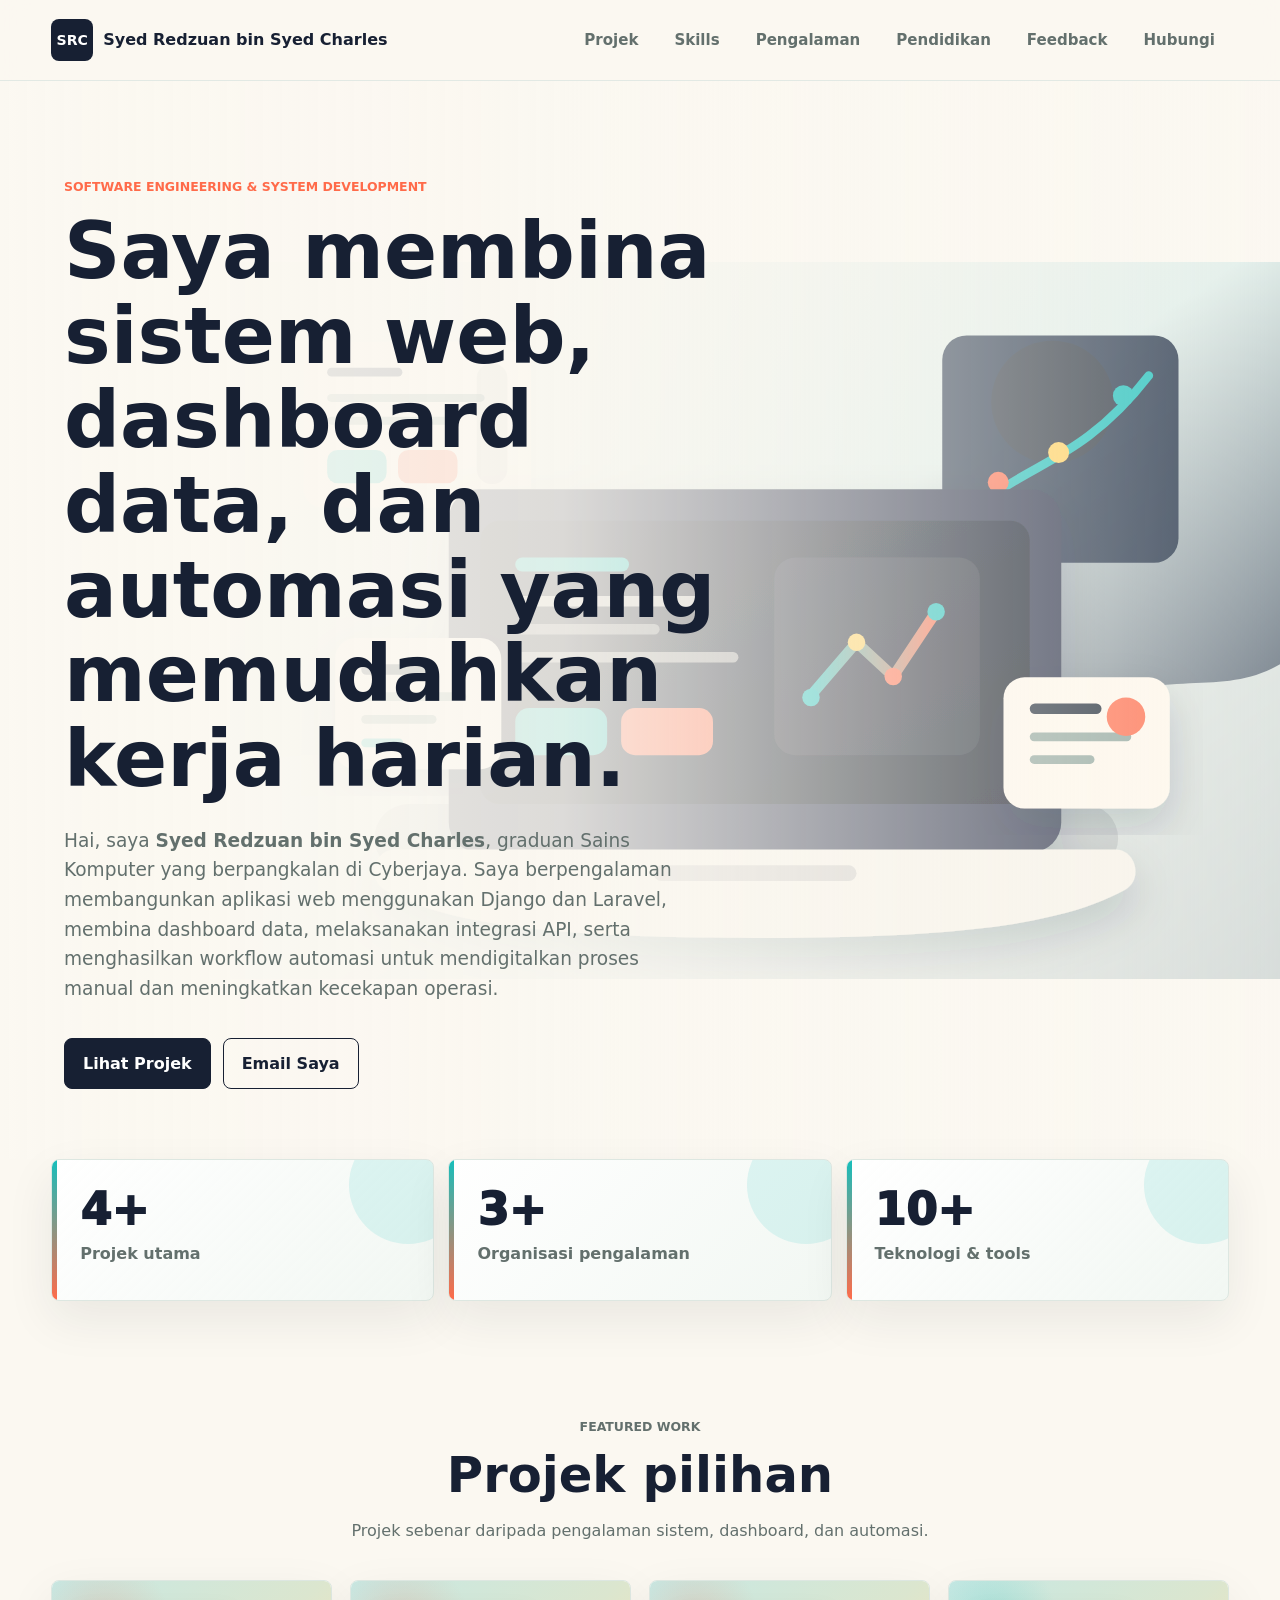
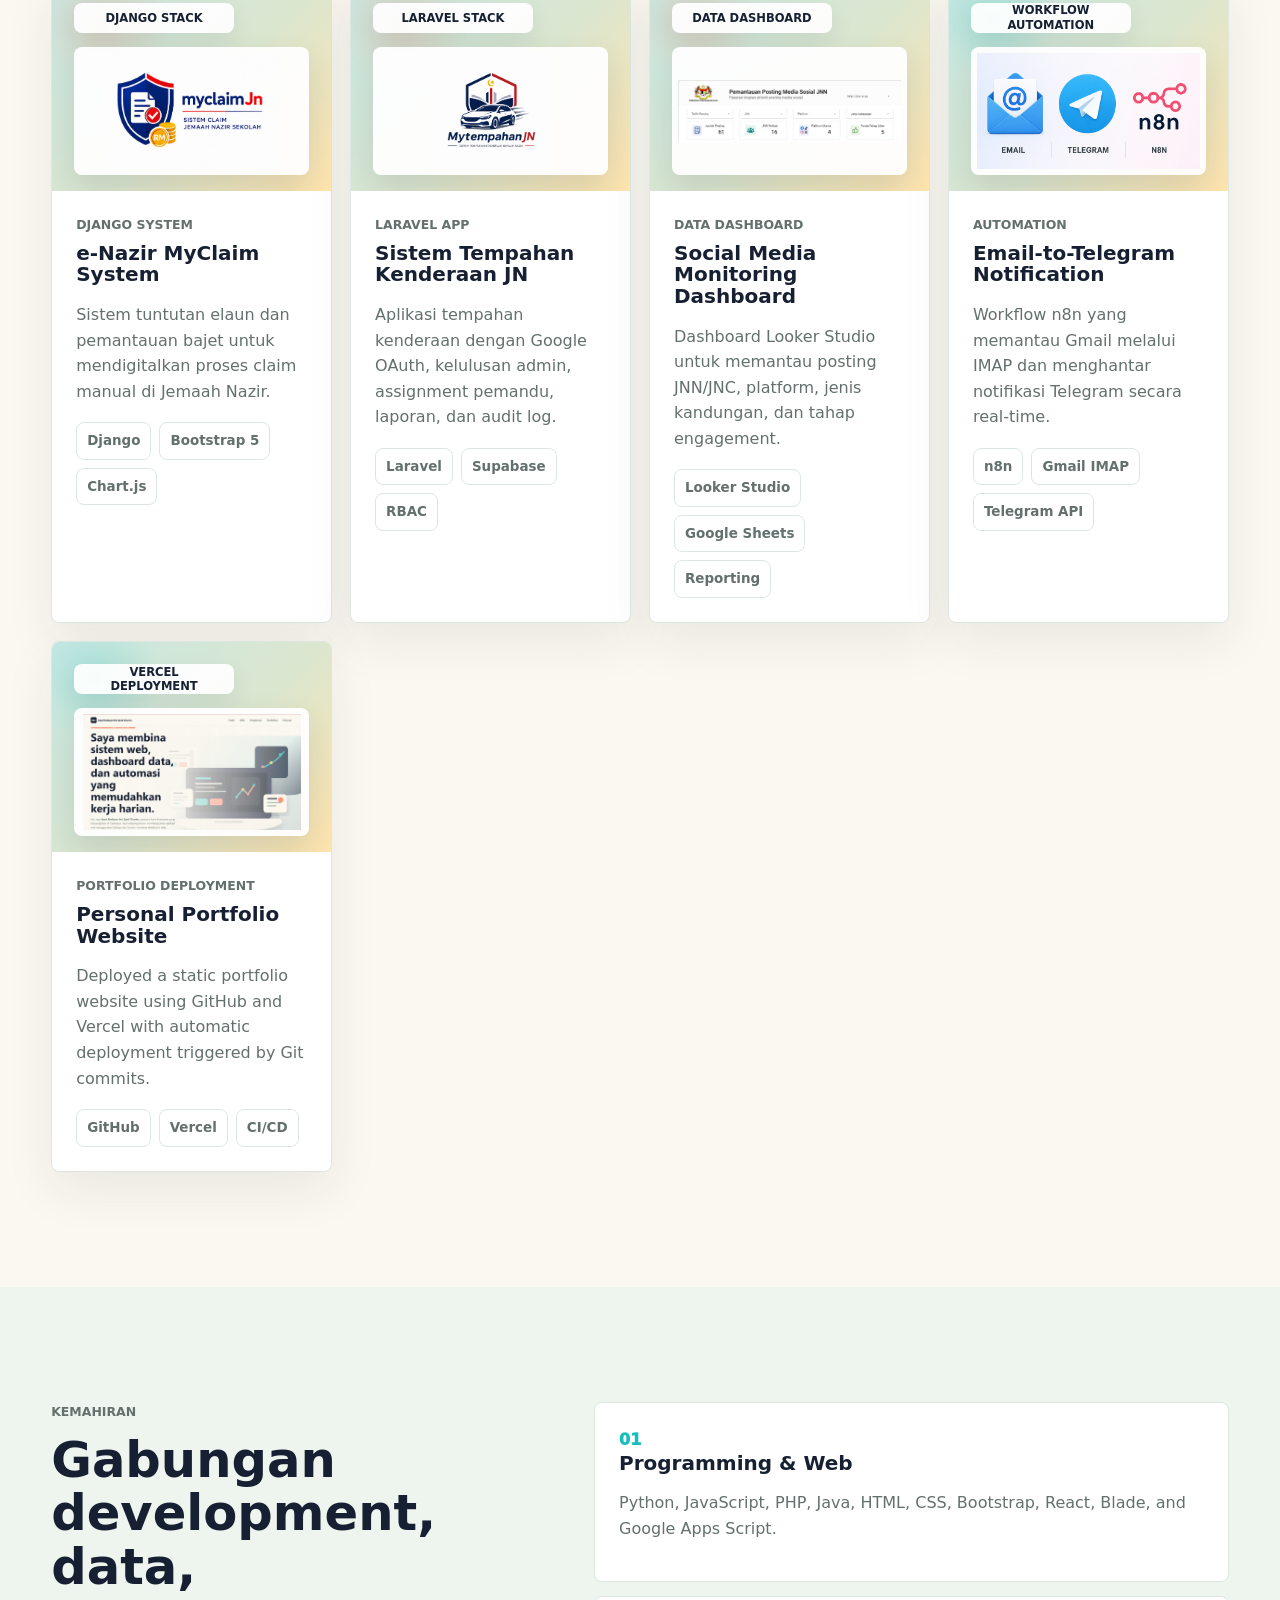
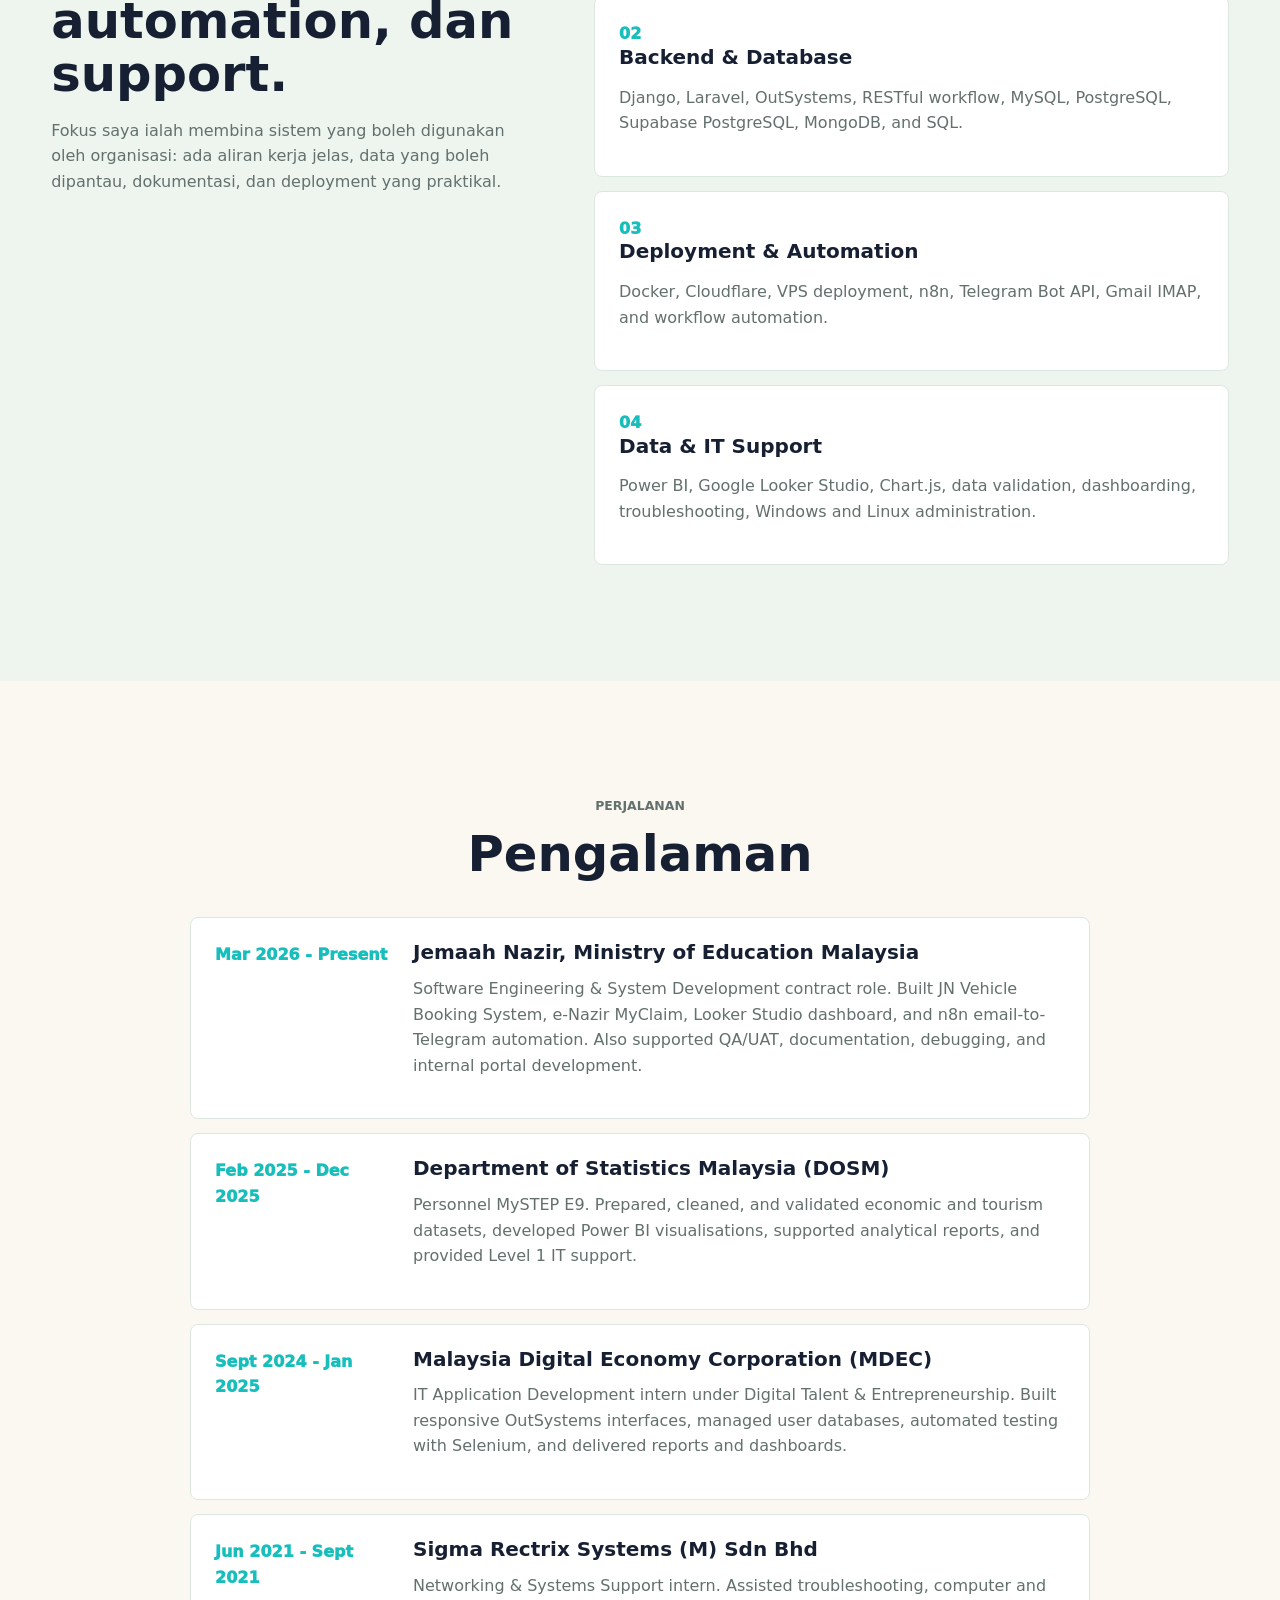
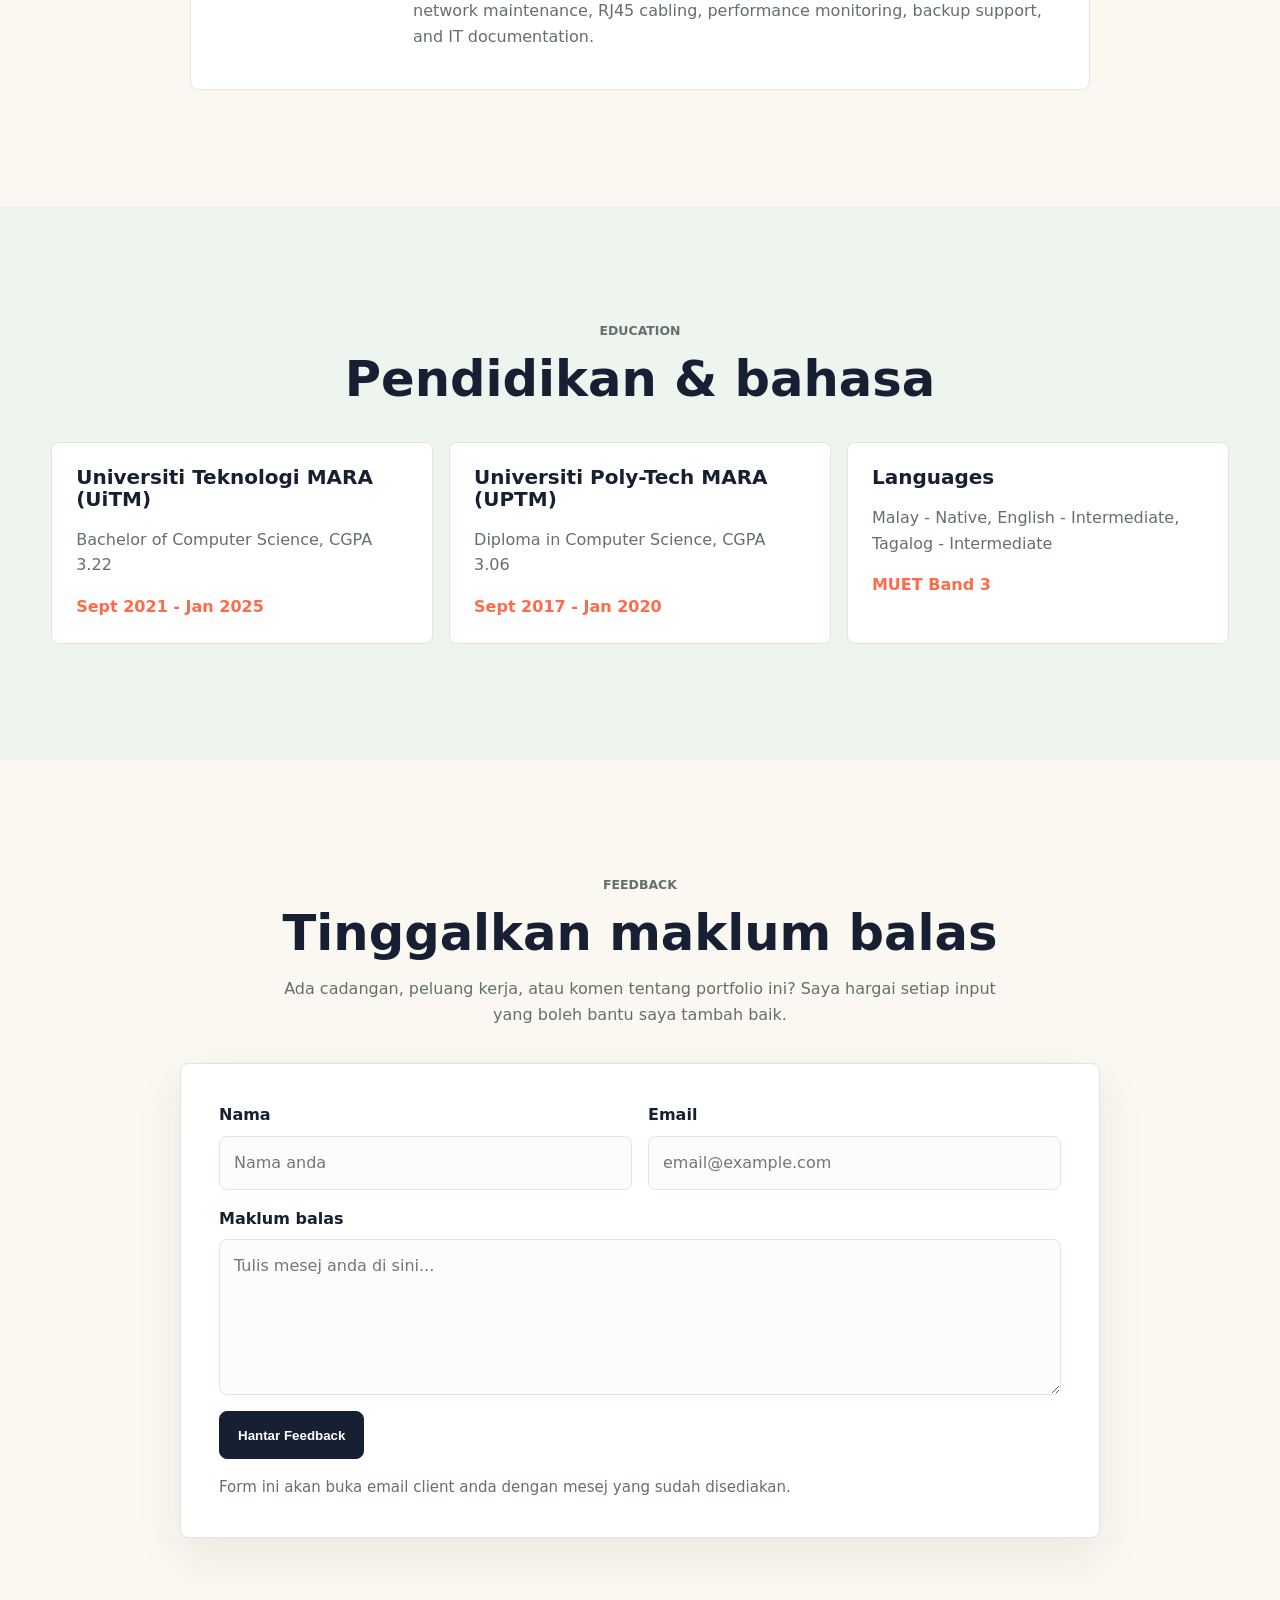
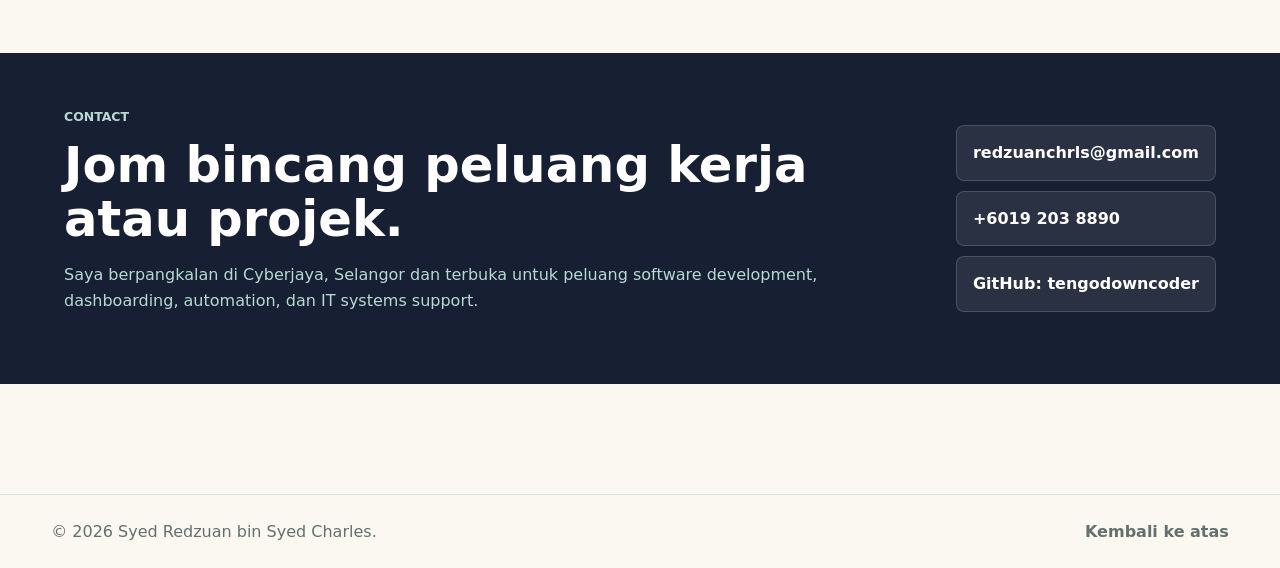
==== index.html @ b67ead53 "Add feedback section" ====
<!doctype html>
<html lang="ms">
  <head>
    <meta charset="utf-8" />
    <meta name="viewport" content="width=device-width, initial-scale=1" />
    <meta
      name="description"
      content="Portfolio peribadi untuk mempamerkan projek, kemahiran, pengalaman, dan cara untuk dihubungi."
    />
    <title>Syed Redzuan Charles | Software Engineer Portfolio</title>
    <link rel="stylesheet" href="styles.css" />
    <script defer src="script.js"></script>
  </head>
  <body>
    <header class="site-header">
      <a class="brand" href="#home" aria-label="Pergi ke halaman utama">
        <span class="brand-mark">SRC</span>
        <span>Syed Redzuan bin Syed Charles</span>
      </a>

      <button class="nav-toggle" type="button" aria-label="Buka menu" aria-expanded="false">
        <span></span>
        <span></span>
        <span></span>
      </button>

      <nav class="site-nav" aria-label="Navigasi utama">
        <a href="#projects">Projek</a>
        <a href="#skills">Skills</a>
        <a href="#experience">Pengalaman</a>
        <a href="#education">Pendidikan</a>
        <a href="#feedback">Feedback</a>
        <a href="#contact">Hubungi</a>
      </nav>
    </header>

    <main>
      <section class="hero" id="home">
        <div class="hero-copy">
          <p class="eyebrow">Software Engineering & System Development</p>
          <h1>Saya membina sistem web, dashboard data, dan automasi yang memudahkan kerja harian.</h1>
          <p class="hero-text">
            Hai, saya <strong>Syed Redzuan bin Syed Charles</strong>, graduan Sains
            Komputer yang berpangkalan di Cyberjaya. Saya berpengalaman membangunkan
            aplikasi web menggunakan Django dan Laravel, membina dashboard data,
            melaksanakan integrasi API, serta menghasilkan workflow automasi untuk
            mendigitalkan proses manual dan meningkatkan kecekapan operasi.
          </p>
          <div class="hero-actions" aria-label="Tindakan utama">
            <a class="button primary" href="#projects">Lihat Projek</a>
            <a class="button secondary" href="mailto:redzuanchrls@gmail.com">Email Saya</a>
          </div>
        </div>
      </section>

      <section class="stats" aria-label="Ringkasan pencapaian">
        <div>
          <strong data-count="4">0</strong>
          <span>Projek utama</span>
        </div>
        <div>
          <strong data-count="3">0</strong>
          <span>Organisasi pengalaman</span>
        </div>
        <div>
          <strong data-count="10">0</strong>
          <span>Teknologi & tools</span>
        </div>
      </section>

      <section class="section" id="projects">
        <div class="section-heading">
          <p class="eyebrow">Featured Work</p>
          <h2>Projek pilihan</h2>
          <p>Projek sebenar daripada pengalaman sistem, dashboard, dan automasi.</p>
        </div>

        <div class="project-grid">
          <article class="project-card">
            <div class="project-shot screenshot myclaim-preview">
              <span>Django Stack</span>
              <figure>
                <img src="assets/myclaim-preview.png" alt="Logo MyClaim JN" />
              </figure>
            </div>
            <div class="project-content">
              <p class="project-type">Django System</p>
              <h3>e-Nazir MyClaim System</h3>
              <p>Sistem tuntutan elaun dan pemantauan bajet untuk mendigitalkan proses claim manual di Jemaah Nazir.</p>
              <div class="tags">
                <span>Django</span>
                <span>Bootstrap 5</span>
                <span>Chart.js</span>
              </div>
            </div>
          </article>

          <article class="project-card">
            <div class="project-shot screenshot vehicle-preview">
              <span>Laravel Stack</span>
              <figure>
                <img src="assets/vehicle-booking-preview.png" alt="Logo MyTempahanJN" />
              </figure>
            </div>
            <div class="project-content">
              <p class="project-type">Laravel App</p>
              <h3>Sistem Tempahan Kenderaan JN</h3>
              <p>Aplikasi tempahan kenderaan dengan Google OAuth, kelulusan admin, assignment pemandu, laporan, dan audit log.</p>
              <div class="tags">
                <span>Laravel</span>
                <span>Supabase</span>
                <span>RBAC</span>
              </div>
            </div>
          </article>

          <article class="project-card">
            <div class="project-shot screenshot">
              <span>Data Dashboard</span>
              <figure>
                <img src="assets/social-media-dashboard.png" alt="Paparan Social Media Monitoring Dashboard" />
              </figure>
            </div>
            <div class="project-content">
              <p class="project-type">Data Dashboard</p>
              <h3>Social Media Monitoring Dashboard</h3>
              <p>Dashboard Looker Studio untuk memantau posting JNN/JNC, platform, jenis kandungan, dan tahap engagement.</p>
              <div class="tags">
                <span>Looker Studio</span>
                <span>Google Sheets</span>
                <span>Reporting</span>
              </div>
            </div>
          </article>

          <article class="project-card">
            <div class="project-shot screenshot automation-preview">
              <span>Workflow Automation</span>
              <figure>
                <img src="assets/email-telegram-n8n.png" alt="Visual automasi Email, Telegram, dan n8n" />
              </figure>
            </div>
            <div class="project-content">
              <p class="project-type">Automation</p>
              <h3>Email-to-Telegram Notification</h3>
              <p>Workflow n8n yang memantau Gmail melalui IMAP dan menghantar notifikasi Telegram secara real-time.</p>
              <div class="tags">
                <span>n8n</span>
                <span>Gmail IMAP</span>
                <span>Telegram API</span>
              </div>
            </div>
          </article>

          <article class="project-card">
            <div class="project-shot screenshot portfolio-preview">
              <span>Vercel Deployment</span>
              <figure>
                <img src="assets/portfolio-preview.png" alt="Paparan hero portfolio Syed Redzuan" />
              </figure>
            </div>
            <div class="project-content">
              <p class="project-type">Portfolio Deployment</p>
              <h3>Personal Portfolio Website</h3>
              <p>Deployed a static portfolio website using GitHub and Vercel with automatic deployment triggered by Git commits.</p>
              <div class="tags">
                <span>GitHub</span>
                <span>Vercel</span>
                <span>CI/CD</span>
              </div>
            </div>
          </article>
        </div>
      </section>

      <section class="section split" id="skills">
        <div class="section-heading align-left">
          <p class="eyebrow">Kemahiran</p>
          <h2>Gabungan development, data, automation, dan support.</h2>
          <p>
            Fokus saya ialah membina sistem yang boleh digunakan oleh organisasi:
            ada aliran kerja jelas, data yang boleh dipantau, dokumentasi, dan deployment
            yang praktikal.
          </p>
        </div>

        <div class="skill-list">
          <div>
            <span>01</span>
            <h3>Programming & Web</h3>
            <p>Python, JavaScript, PHP, Java, HTML, CSS, Bootstrap, React, Blade, and Google Apps Script.</p>
          </div>
          <div>
            <span>02</span>
            <h3>Backend & Database</h3>
            <p>Django, Laravel, OutSystems, RESTful workflow, MySQL, PostgreSQL, Supabase PostgreSQL, MongoDB, and SQL.</p>
          </div>
          <div>
            <span>03</span>
            <h3>Deployment & Automation</h3>
            <p>Docker, Cloudflare, VPS deployment, n8n, Telegram Bot API, Gmail IMAP, and workflow automation.</p>
          </div>
          <div>
            <span>04</span>
            <h3>Data & IT Support</h3>
            <p>Power BI, Google Looker Studio, Chart.js, data validation, dashboarding, troubleshooting, Windows and Linux administration.</p>
          </div>
        </div>
      </section>

      <section class="section timeline-section" id="experience">
        <div class="section-heading">
          <p class="eyebrow">Perjalanan</p>
          <h2>Pengalaman</h2>
        </div>

        <div class="timeline">
          <article>
            <time>Mar 2026 - Present</time>
            <div>
              <h3>Jemaah Nazir, Ministry of Education Malaysia</h3>
              <p>Software Engineering & System Development contract role. Built JN Vehicle Booking System, e-Nazir MyClaim, Looker Studio dashboard, and n8n email-to-Telegram automation. Also supported QA/UAT, documentation, debugging, and internal portal development.</p>
            </div>
          </article>
          <article>
            <time>Feb 2025 - Dec 2025</time>
            <div>
              <h3>Department of Statistics Malaysia (DOSM)</h3>
              <p>Personnel MySTEP E9. Prepared, cleaned, and validated economic and tourism datasets, developed Power BI visualisations, supported analytical reports, and provided Level 1 IT support.</p>
            </div>
          </article>
          <article>
            <time>Sept 2024 - Jan 2025</time>
            <div>
              <h3>Malaysia Digital Economy Corporation (MDEC)</h3>
              <p>IT Application Development intern under Digital Talent & Entrepreneurship. Built responsive OutSystems interfaces, managed user databases, automated testing with Selenium, and delivered reports and dashboards.</p>
            </div>
          </article>
          <article>
            <time>Jun 2021 - Sept 2021</time>
            <div>
              <h3>Sigma Rectrix Systems (M) Sdn Bhd</h3>
              <p>Networking & Systems Support intern. Assisted troubleshooting, computer and network maintenance, RJ45 cabling, performance monitoring, backup support, and IT documentation.</p>
            </div>
          </article>
        </div>
      </section>

      <section class="section education-section" id="education">
        <div class="section-heading">
          <p class="eyebrow">Education</p>
          <h2>Pendidikan & bahasa</h2>
        </div>

        <div class="education-grid">
          <article>
            <h3>Universiti Teknologi MARA (UiTM)</h3>
            <p>Bachelor of Computer Science, CGPA 3.22</p>
            <span>Sept 2021 - Jan 2025</span>
          </article>
          <article>
            <h3>Universiti Poly-Tech MARA (UPTM)</h3>
            <p>Diploma in Computer Science, CGPA 3.06</p>
            <span>Sept 2017 - Jan 2020</span>
          </article>
          <article>
            <h3>Languages</h3>
            <p>Malay - Native, English - Intermediate, Tagalog - Intermediate</p>
            <span>MUET Band 3</span>
          </article>
        </div>
      </section>

      <section class="section feedback-section" id="feedback">
        <div class="section-heading">
          <p class="eyebrow">Feedback</p>
          <h2>Tinggalkan maklum balas</h2>
          <p>
            Ada cadangan, peluang kerja, atau komen tentang portfolio ini? Saya hargai
            setiap input yang boleh bantu saya tambah baik.
          </p>
        </div>

        <form class="feedback-form" id="feedback-form">
          <div class="field-row">
            <label>
              <span>Nama</span>
              <input type="text" name="name" placeholder="Nama anda" required />
            </label>
            <label>
              <span>Email</span>
              <input type="email" name="email" placeholder="email@example.com" required />
            </label>
          </div>
          <label>
            <span>Maklum balas</span>
            <textarea name="message" rows="5" placeholder="Tulis mesej anda di sini..." required></textarea>
          </label>
          <button class="button primary" type="submit">Hantar Feedback</button>
          <p class="form-note" id="feedback-note" aria-live="polite">
            Form ini akan buka email client anda dengan mesej yang sudah disediakan.
          </p>
        </form>
      </section>

      <section class="contact" id="contact">
        <div>
          <p class="eyebrow">Contact</p>
          <h2>Jom bincang peluang kerja atau projek.</h2>
          <p>
            Saya berpangkalan di Cyberjaya, Selangor dan terbuka untuk peluang software
            development, dashboarding, automation, dan IT systems support.
          </p>
        </div>

        <div class="contact-panel">
          <a href="mailto:redzuanchrls@gmail.com">redzuanchrls@gmail.com</a>
          <a href="tel:+60192038890">+6019 203 8890</a>
          <a href="https://github.com/tengodowncoder" target="_blank" rel="noreferrer">GitHub: tengodowncoder</a>
        </div>
      </section>
    </main>

    <footer class="site-footer">
      <span>© <span id="year"></span> Syed Redzuan bin Syed Charles.</span>
      <a href="#home">Kembali ke atas</a>
    </footer>
  </body>
</html>
---- styles.css ----
:root {
  color-scheme: light;
  --ink: #172033;
  --muted: #63706d;
  --paper: #fbf8f1;
  --surface: #ffffff;
  --teal: #17bebb;
  --coral: #ff6b4a;
  --gold: #ffcf5a;
  --line: #dde7e1;
  --shadow: 0 24px 70px rgba(23, 32, 51, 0.12);
}

* {
  box-sizing: border-box;
}

html {
  scroll-behavior: smooth;
}

body {
  margin: 0;
  color: var(--ink);
  background: var(--paper);
  font-family:
    Inter, ui-sans-serif, system-ui, -apple-system, BlinkMacSystemFont, "Segoe UI",
    sans-serif;
  line-height: 1.6;
}

a {
  color: inherit;
  text-decoration: none;
}

img {
  display: block;
  max-width: 100%;
}

.site-header {
  position: sticky;
  top: 0;
  z-index: 20;
  display: flex;
  align-items: center;
  justify-content: space-between;
  gap: 24px;
  padding: 18px clamp(18px, 4vw, 64px);
  background: rgba(251, 248, 241, 0.88);
  border-bottom: 1px solid rgba(221, 231, 225, 0.8);
  backdrop-filter: blur(14px);
}

.brand,
.site-nav,
.hero-actions,
.tags,
.contact-panel {
  display: flex;
  align-items: center;
}

.brand {
  gap: 10px;
  font-weight: 800;
}

.brand-mark {
  display: grid;
  width: 42px;
  height: 42px;
  place-items: center;
  color: white;
  background: var(--ink);
  border-radius: 8px;
  font-size: 0.88rem;
}

.site-nav {
  gap: 8px;
}

.site-nav a {
  padding: 10px 14px;
  border-radius: 8px;
  color: var(--muted);
  font-weight: 700;
  font-size: 0.94rem;
}

.site-nav a:hover,
.site-nav a:focus-visible {
  color: var(--ink);
  background: #eef5ef;
}

.nav-toggle {
  display: none;
  width: 44px;
  height: 44px;
  border: 1px solid var(--line);
  border-radius: 8px;
  background: var(--surface);
}

.nav-toggle span {
  display: block;
  width: 18px;
  height: 2px;
  margin: 4px auto;
  background: var(--ink);
}

.hero {
  position: relative;
  display: flex;
  align-items: center;
  min-height: calc(100vh - 80px);
  padding: clamp(48px, 7rem, 96px) clamp(18px, 4rem, 64px) clamp(28px, 5rem, 70px);
  overflow: hidden;
  background:
    linear-gradient(90deg, rgba(251, 248, 241, 0.98) 0%, rgba(251, 248, 241, 0.86) 44%, rgba(251, 248, 241, 0.18) 100%),
    url("assets/portfolio-visual.svg") right center / min(66rem, 82vw) auto no-repeat,
    #fbf8f1;
}

.hero-copy {
  position: relative;
  z-index: 1;
  max-width: 680px;
}

.eyebrow {
  margin: 0 0 12px;
  color: var(--coral);
  font-size: 0.78rem;
  font-weight: 900;
  letter-spacing: 0;
  text-transform: uppercase;
}

h1,
h2,
h3,
p {
  overflow-wrap: anywhere;
}

h1,
h2,
h3 {
  margin: 0;
  line-height: 1.08;
}

h1 {
  font-size: clamp(2.55rem, 4.9rem, 5.8rem);
  max-width: 850px;
}

h2 {
  font-size: clamp(2rem, 3.1rem, 3.6rem);
}

h3 {
  font-size: 1.25rem;
}

.hero-text {
  max-width: 620px;
  margin: 24px 0 0;
  color: var(--muted);
  font-size: clamp(1.03rem, 1.16rem, 1.24rem);
}

.hero-actions {
  flex-wrap: wrap;
  gap: 12px;
  margin-top: 34px;
}

.button {
  display: inline-flex;
  align-items: center;
  justify-content: center;
  min-height: 48px;
  padding: 12px 18px;
  border: 1px solid var(--ink);
  border-radius: 8px;
  font-weight: 850;
}

.button.primary {
  color: white;
  background: var(--ink);
}

.button.secondary {
  background: transparent;
}

.button:hover {
  transform: translateY(-2px);
}

.stats {
  display: grid;
  grid-template-columns: repeat(3, 1fr);
  margin: 0 clamp(18px, 4vw, 64px);
  gap: 14px;
  overflow: visible;
  border: 0;
  background: transparent;
}

.stats div {
  position: relative;
  min-height: 142px;
  padding: 28px;
  overflow: hidden;
  border: 1px solid var(--line);
  border-radius: 8px;
  background:
    linear-gradient(135deg, rgba(255, 255, 255, 0.96), rgba(238, 245, 239, 0.78)),
    var(--surface);
  box-shadow: 0 18px 48px rgba(23, 32, 51, 0.08);
}

.stats div::before {
  content: "";
  position: absolute;
  inset: 0 auto 0 0;
  width: 5px;
  background: linear-gradient(180deg, var(--teal), var(--coral));
}

.stats div::after {
  content: "";
  position: absolute;
  right: -34px;
  top: -34px;
  width: 118px;
  height: 118px;
  border-radius: 50%;
  background: rgba(23, 190, 187, 0.12);
}

.stats strong {
  position: relative;
  display: block;
  font-size: clamp(2rem, 2.8rem, 3.2rem);
  font-weight: 950;
  line-height: 1;
}

.stats span,
.section-heading p,
.project-content p,
.skill-list p,
.timeline p,
.contact p {
  color: var(--muted);
}

.stats span {
  position: relative;
  display: block;
  margin-top: 8px;
  font-weight: 750;
}

.section {
  padding: clamp(70px, 9vw, 122px) clamp(18px, 4vw, 64px);
}

.section-heading {
  max-width: 730px;
  margin: 0 auto 36px;
  text-align: center;
}

.section-heading.align-left {
  margin: 0;
  text-align: left;
}

.project-grid {
  display: grid;
  grid-template-columns: repeat(auto-fit, minmax(260px, 1fr));
  gap: 18px;
}

.project-card {
  overflow: hidden;
  background: var(--surface);
  border: 1px solid var(--line);
  border-radius: 8px;
  box-shadow: 0 18px 50px rgba(23, 32, 51, 0.08);
}

.project-shot {
  position: relative;
  min-height: 210px;
  padding: 22px;
  background-color: #e8f5f2;
  background-image:
    radial-gradient(circle at 20% 22%, rgba(255, 107, 74, 0.24), transparent 26%),
    linear-gradient(135deg, rgba(23, 190, 187, 0.28), rgba(255, 207, 90, 0.3));
}

.project-shot::before,
.project-shot::after {
  content: "";
  display: block;
  border-radius: 8px;
  background: rgba(255, 255, 255, 0.76);
}

.project-shot::before {
  width: 68%;
  height: 28px;
  margin-bottom: 18px;
}

.project-shot::after {
  width: 100%;
  height: 118px;
}

.project-shot.booking {
  background-color: #f7e9df;
}

.project-shot.brand {
  background-color: #e9ecf7;
}

.project-shot.screenshot {
  display: flex;
  flex-direction: column;
  gap: 14px;
  height: 210px;
  min-height: 210px;
  padding: 22px;
  overflow: hidden;
  background:
    radial-gradient(circle at 16% 18%, rgba(255, 107, 74, 0.18), transparent 22%),
    linear-gradient(135deg, #c7e8e3 0%, #dbe6cf 55%, #ffe4ad 100%);
}

.project-shot.screenshot::before,
.project-shot.screenshot::after {
  display: none;
}

.project-shot.screenshot span {
  display: inline-flex;
  width: min(68%, 238px);
  min-height: 30px;
  align-items: center;
  justify-content: center;
  padding: 4px 12px;
  border-radius: 8px;
  background: rgba(255, 255, 255, 0.92);
  color: var(--ink);
  font-size: 0.72rem;
  font-weight: 900;
  line-height: 1.25;
  text-align: center;
  text-transform: uppercase;
  overflow-wrap: anywhere;
  box-shadow: 0 10px 24px rgba(23, 32, 51, 0.08);
}

.project-shot.screenshot figure {
  display: grid;
  flex: 1;
  height: 128px;
  min-height: 128px;
  margin: 0;
  padding: 6px;
  overflow: hidden;
  border-radius: 8px;
  background: rgba(255, 255, 255, 0.94);
  box-shadow: 0 14px 32px rgba(23, 32, 51, 0.12);
}

.project-shot.screenshot img {
  width: 100%;
  height: 100%;
  min-height: 0;
  object-fit: contain;
  object-position: center;
}

.project-shot.automation-preview {
  background:
    radial-gradient(circle at 16% 18%, rgba(23, 190, 187, 0.2), transparent 22%),
    linear-gradient(135deg, #c7e8e3 0%, #dbe6cf 55%, #ffe4ad 100%);
}

.project-shot.myclaim-preview {
  background:
    radial-gradient(circle at 18% 20%, rgba(255, 107, 74, 0.18), transparent 24%),
    linear-gradient(135deg, #c7e8e3 0%, #dbe6cf 55%, #ffe4ad 100%);
}

.project-shot.vehicle-preview {
  background:
    radial-gradient(circle at 18% 20%, rgba(255, 107, 74, 0.18), transparent 24%),
    linear-gradient(135deg, #c7e8e3 0%, #dbe6cf 55%, #ffe4ad 100%);
}

.project-shot.myclaim-preview img {
  object-fit: contain;
  object-position: center;
}

.project-shot.vehicle-preview img {
  object-fit: contain;
  object-position: center;
}

.project-shot.automation-preview img {
  object-fit: cover;
  object-position: center;
}

.project-shot.portfolio-preview {
  background:
    radial-gradient(circle at 16% 18%, rgba(23, 190, 187, 0.2), transparent 22%),
    linear-gradient(135deg, #c7e8e3 0%, #dbe6cf 55%, #ffe4ad 100%);
}

.project-shot.portfolio-preview img {
  object-fit: contain;
  object-position: center;
}

.project-content {
  padding: 24px;
}

.project-type {
  margin: 0 0 8px;
  color: var(--coral);
  font-size: 0.78rem;
  font-weight: 900;
  text-transform: uppercase;
}

.tags {
  flex-wrap: wrap;
  gap: 8px;
  margin-top: 18px;
}

.tags span {
  padding: 7px 10px;
  border: 1px solid var(--line);
  border-radius: 8px;
  color: var(--muted);
  font-size: 0.84rem;
  font-weight: 750;
}

.split {
  display: grid;
  grid-template-columns: minmax(0, 0.86fr) minmax(0, 1.14fr);
  gap: clamp(28px, 5vw, 70px);
  align-items: start;
  background: #eef5ef;
}

.skill-list {
  display: grid;
  gap: 14px;
}

.skill-list div,
.timeline article,
.contact,
.feedback-form {
  border: 1px solid var(--line);
  border-radius: 8px;
  background: var(--surface);
}

.skill-list div {
  padding: 24px;
}

.skill-list span {
  color: var(--teal);
  font-weight: 950;
}

.timeline-section {
  background: var(--paper);
}

.timeline {
  display: grid;
  gap: 14px;
  max-width: 900px;
  margin: 0 auto;
}

.timeline article {
  display: grid;
  grid-template-columns: minmax(120px, 180px) 1fr;
  gap: 18px;
  padding: 24px;
}

.timeline time {
  color: var(--teal);
  font-weight: 950;
}

.timeline h3 + p {
  margin-top: 12px;
}

.education-section {
  background: #eef5ef;
}

.education-grid {
  display: grid;
  grid-template-columns: repeat(auto-fit, minmax(260px, 1fr));
  gap: 16px;
}

.education-grid article {
  padding: 24px;
  border: 1px solid var(--line);
  border-radius: 8px;
  background: var(--surface);
}

.education-grid p {
  color: var(--muted);
}

.education-grid span {
  color: var(--coral);
  font-weight: 850;
}

.feedback-section {
  background: var(--paper);
}

.feedback-form {
  display: grid;
  gap: 16px;
  max-width: 920px;
  margin: 0 auto;
  padding: clamp(22px, 4rem, 38px);
  box-shadow: 0 18px 48px rgba(23, 32, 51, 0.08);
}

.field-row {
  display: grid;
  grid-template-columns: repeat(2, 1fr);
  gap: 16px;
}

.feedback-form label {
  display: grid;
  gap: 8px;
}

.feedback-form label span {
  color: var(--ink);
  font-weight: 850;
}

.feedback-form input,
.feedback-form textarea {
  width: 100%;
  border: 1px solid var(--line);
  border-radius: 8px;
  padding: 13px 14px;
  color: var(--ink);
  background: #fbfdfb;
  font: inherit;
}

.feedback-form textarea {
  resize: vertical;
}

.feedback-form input:focus,
.feedback-form textarea:focus {
  border-color: var(--teal);
  outline: 3px solid rgba(23, 190, 187, 0.16);
}

.feedback-form .button {
  justify-self: start;
  cursor: pointer;
}

.form-note {
  margin: 0;
  color: var(--muted);
  font-size: 0.94rem;
}

.contact {
  display: grid;
  grid-template-columns: 1fr auto;
  gap: 28px;
  align-items: center;
  margin: 0 0 clamp(70px, 8rem, 110px);
  padding: clamp(28px, 5rem, 54px) clamp(18px, 4rem, 64px);
  color: white;
  background: var(--ink);
  border-width: 0;
  border-radius: 0;
}

.contact .eyebrow,
.contact p {
  color: #b9d8d1;
}

.contact-panel {
  flex-direction: column;
  align-items: stretch;
  gap: 10px;
  min-width: min(320px, 100%);
}

.contact-panel a {
  padding: 14px 16px;
  border: 1px solid rgba(255, 255, 255, 0.16);
  border-radius: 8px;
  color: white;
  background: rgba(255, 255, 255, 0.08);
  font-weight: 800;
  overflow-wrap: anywhere;
}

.site-footer {
  display: flex;
  justify-content: space-between;
  gap: 16px;
  padding: 24px clamp(18px, 4vw, 64px);
  color: var(--muted);
  border-top: 1px solid var(--line);
}

.site-footer a {
  font-weight: 800;
}

@media (max-width: 900px) {
  .split,
  .contact {
    grid-template-columns: 1fr;
  }

  .hero {
    min-height: auto;
    background:
      linear-gradient(180deg, rgba(251, 248, 241, 0.96), rgba(251, 248, 241, 0.82)),
      url("assets/portfolio-visual.svg") right bottom / 54rem auto no-repeat,
      #fbf8f1;
  }

  .project-grid,
  .stats,
  .field-row {
    grid-template-columns: 1fr;
  }

  .contact-panel {
    width: 100%;
  }
}

@media (max-width: 620px) {
  h1 {
    font-size: 2.75rem;
  }

  h2 {
    font-size: 2.08rem;
  }
}

@media (max-width: 720px) {
  .nav-toggle {
    display: block;
  }

  .site-nav {
    position: fixed;
    inset: 79px 14px auto;
    display: none;
    flex-direction: column;
    align-items: stretch;
    padding: 10px;
    background: var(--surface);
    border: 1px solid var(--line);
    border-radius: 8px;
    box-shadow: var(--shadow);
  }

  .site-nav.open {
    display: flex;
  }

  .timeline article {
    grid-template-columns: 1fr;
  }

  .site-footer {
    flex-direction: column;
  }
}
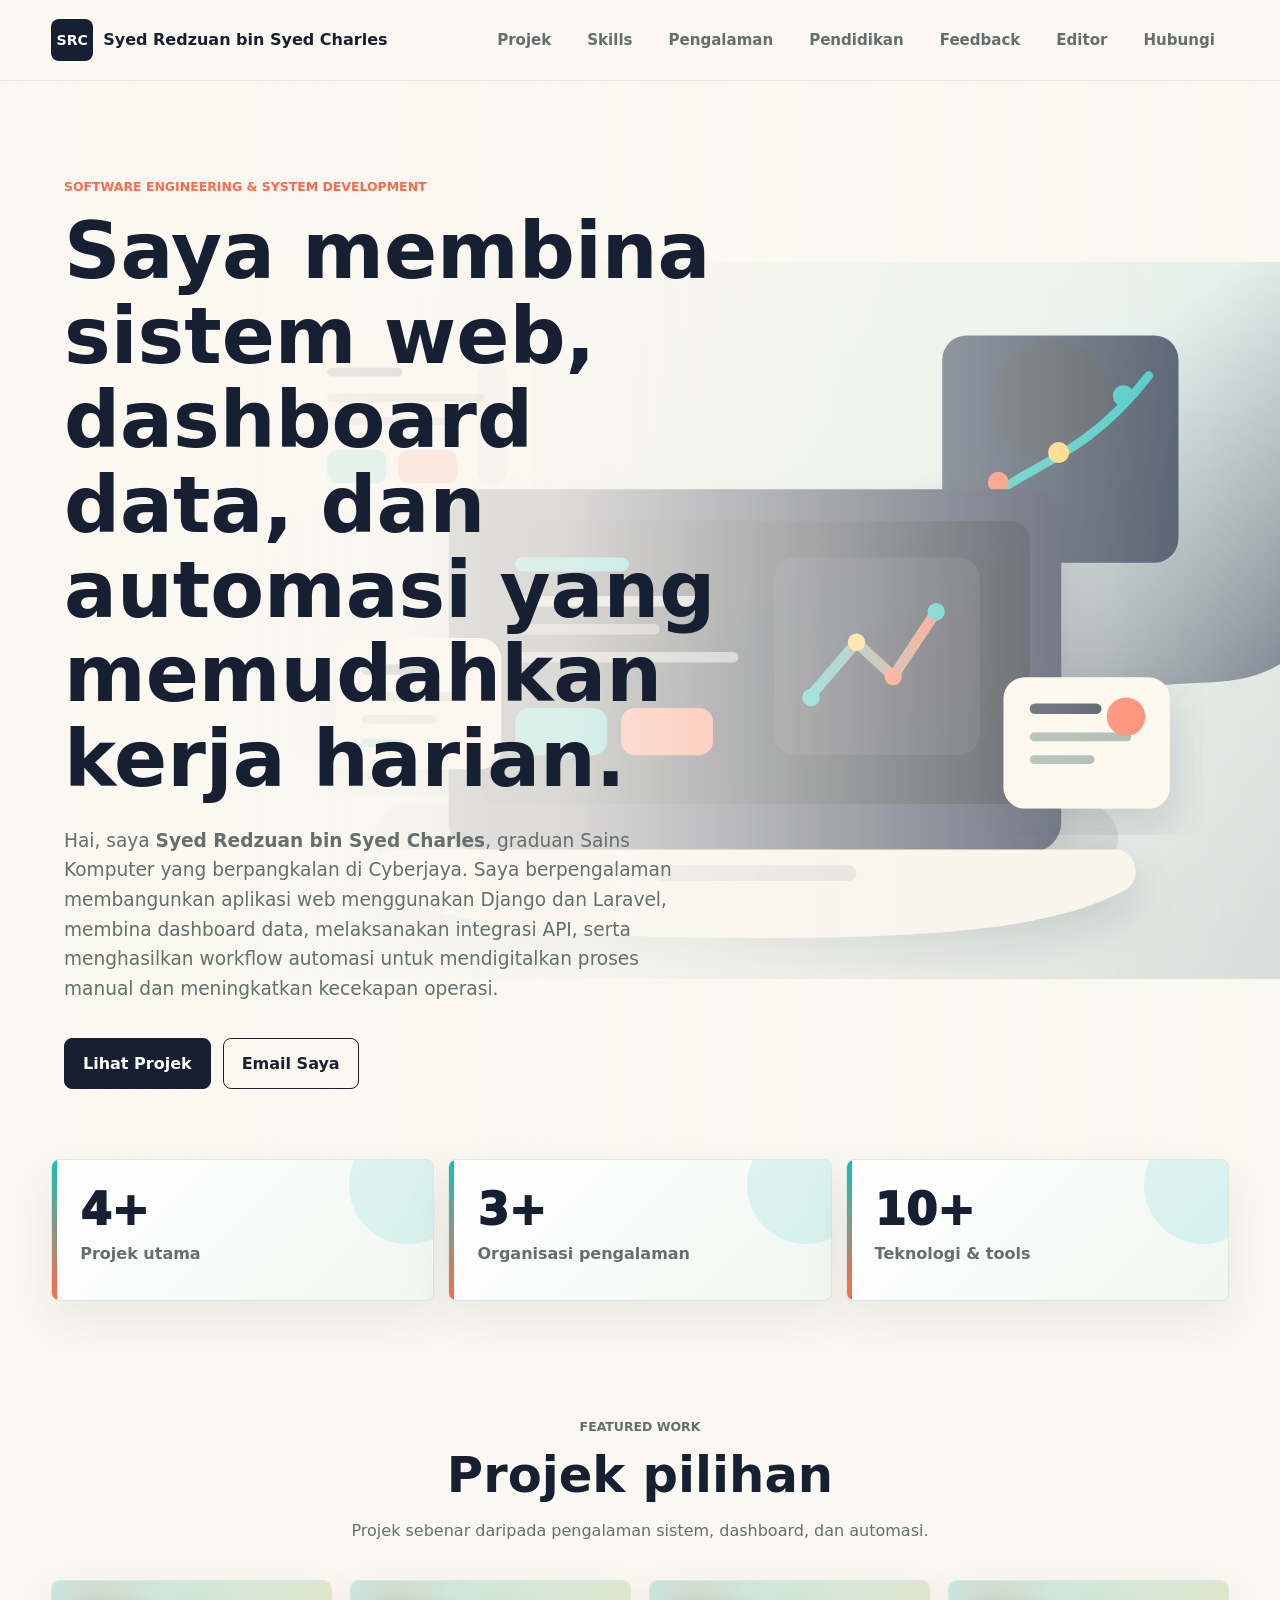
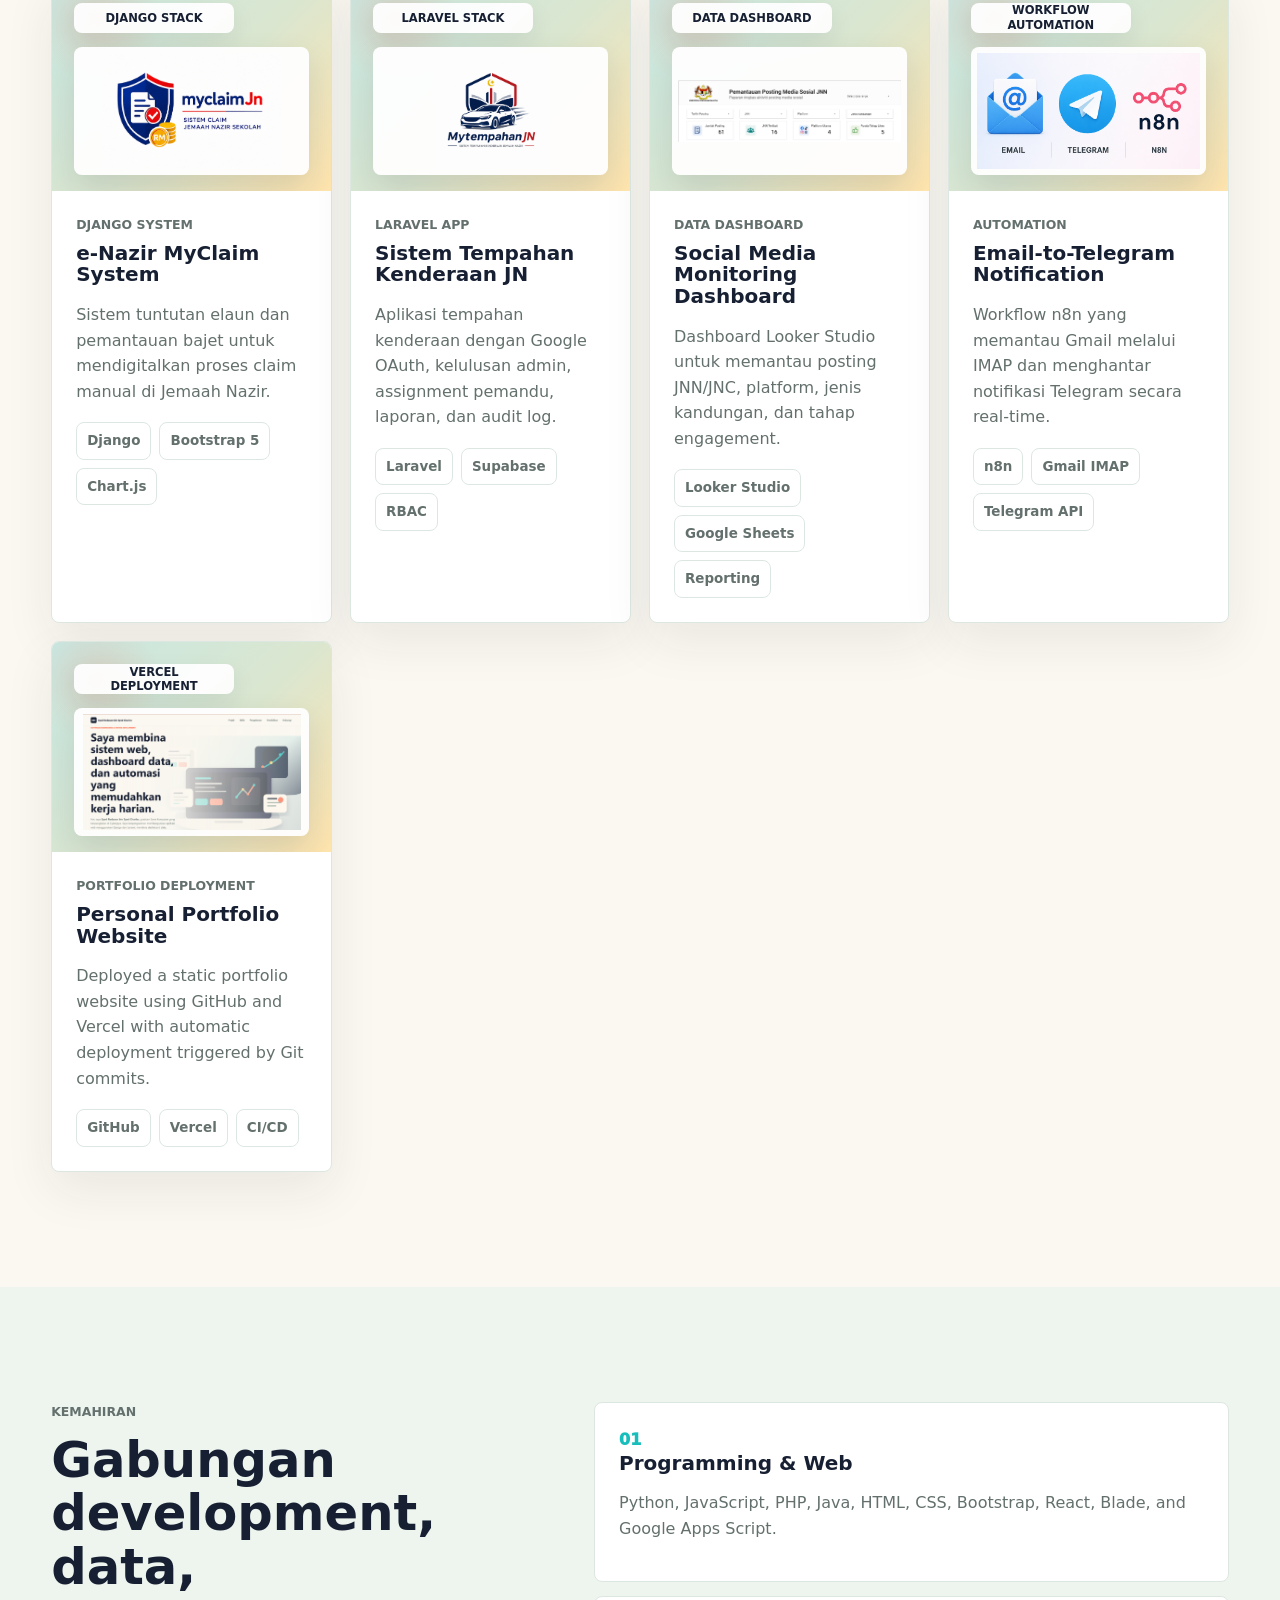
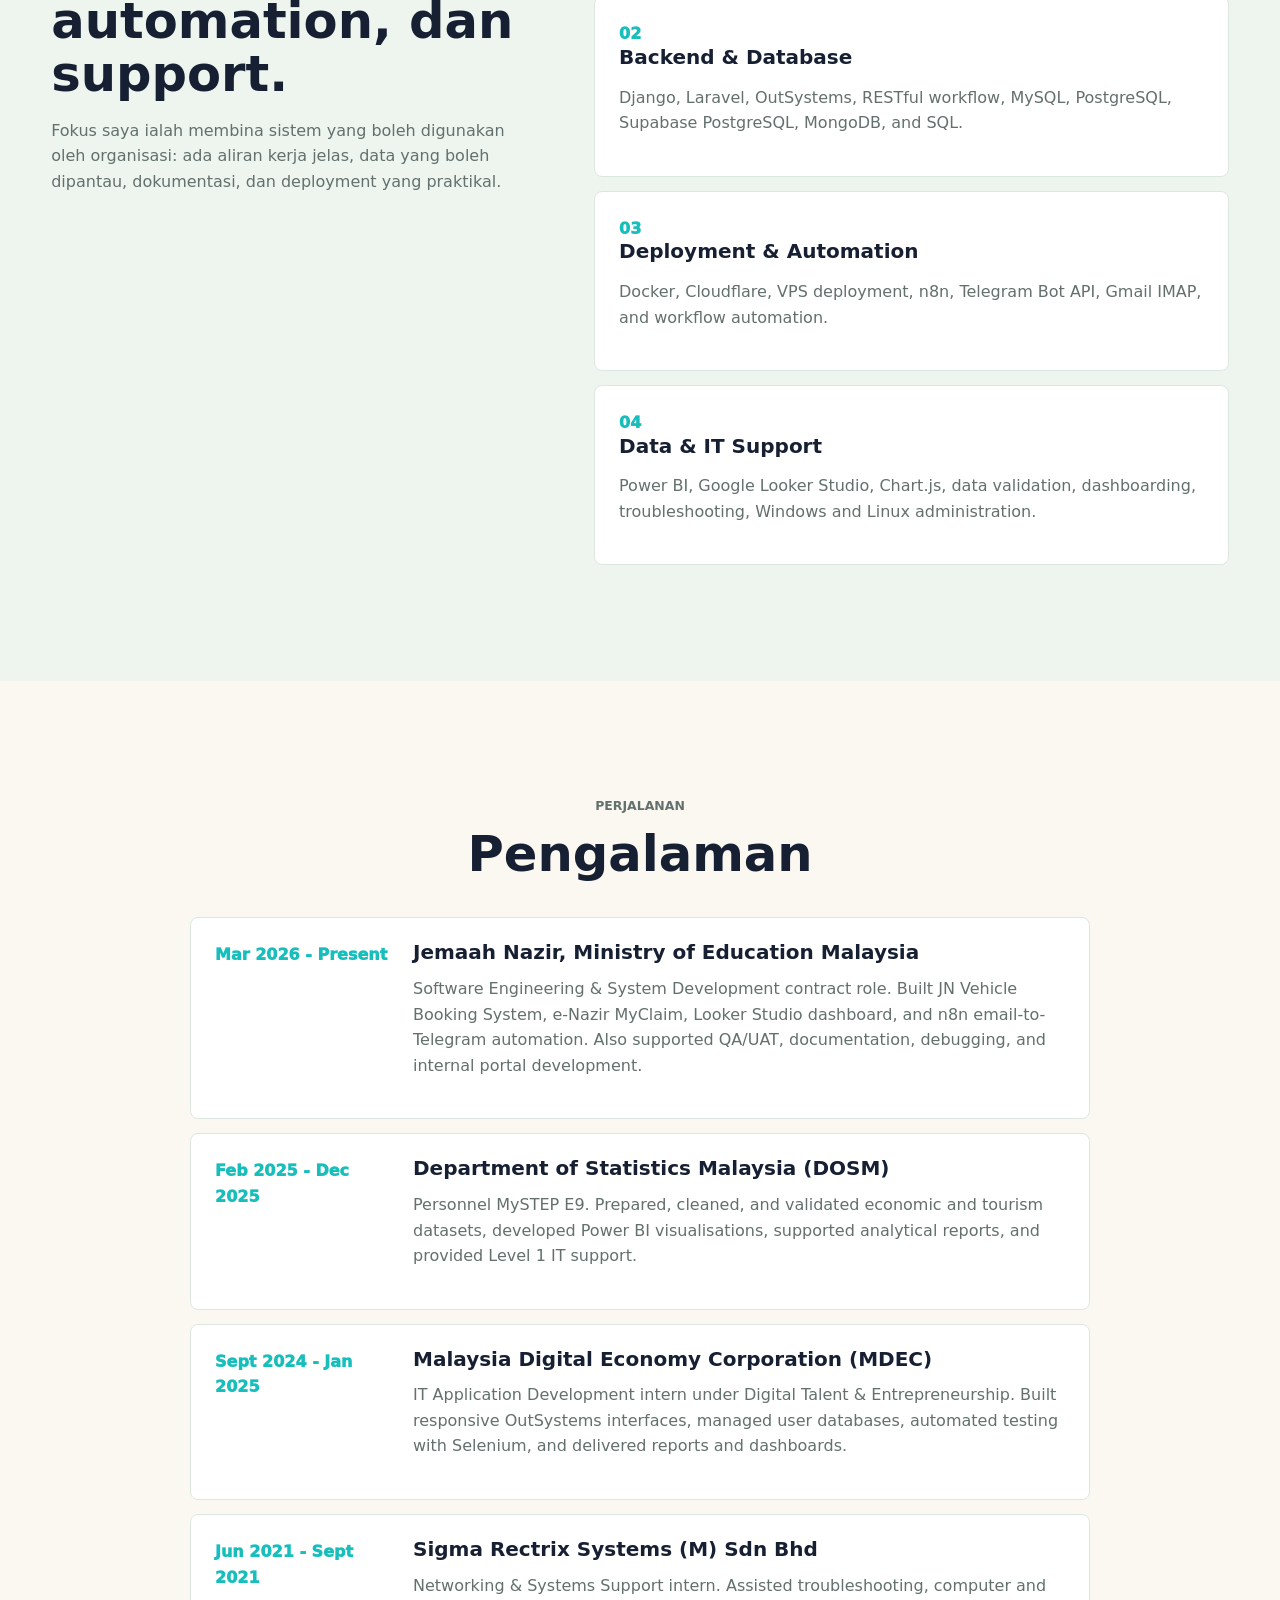
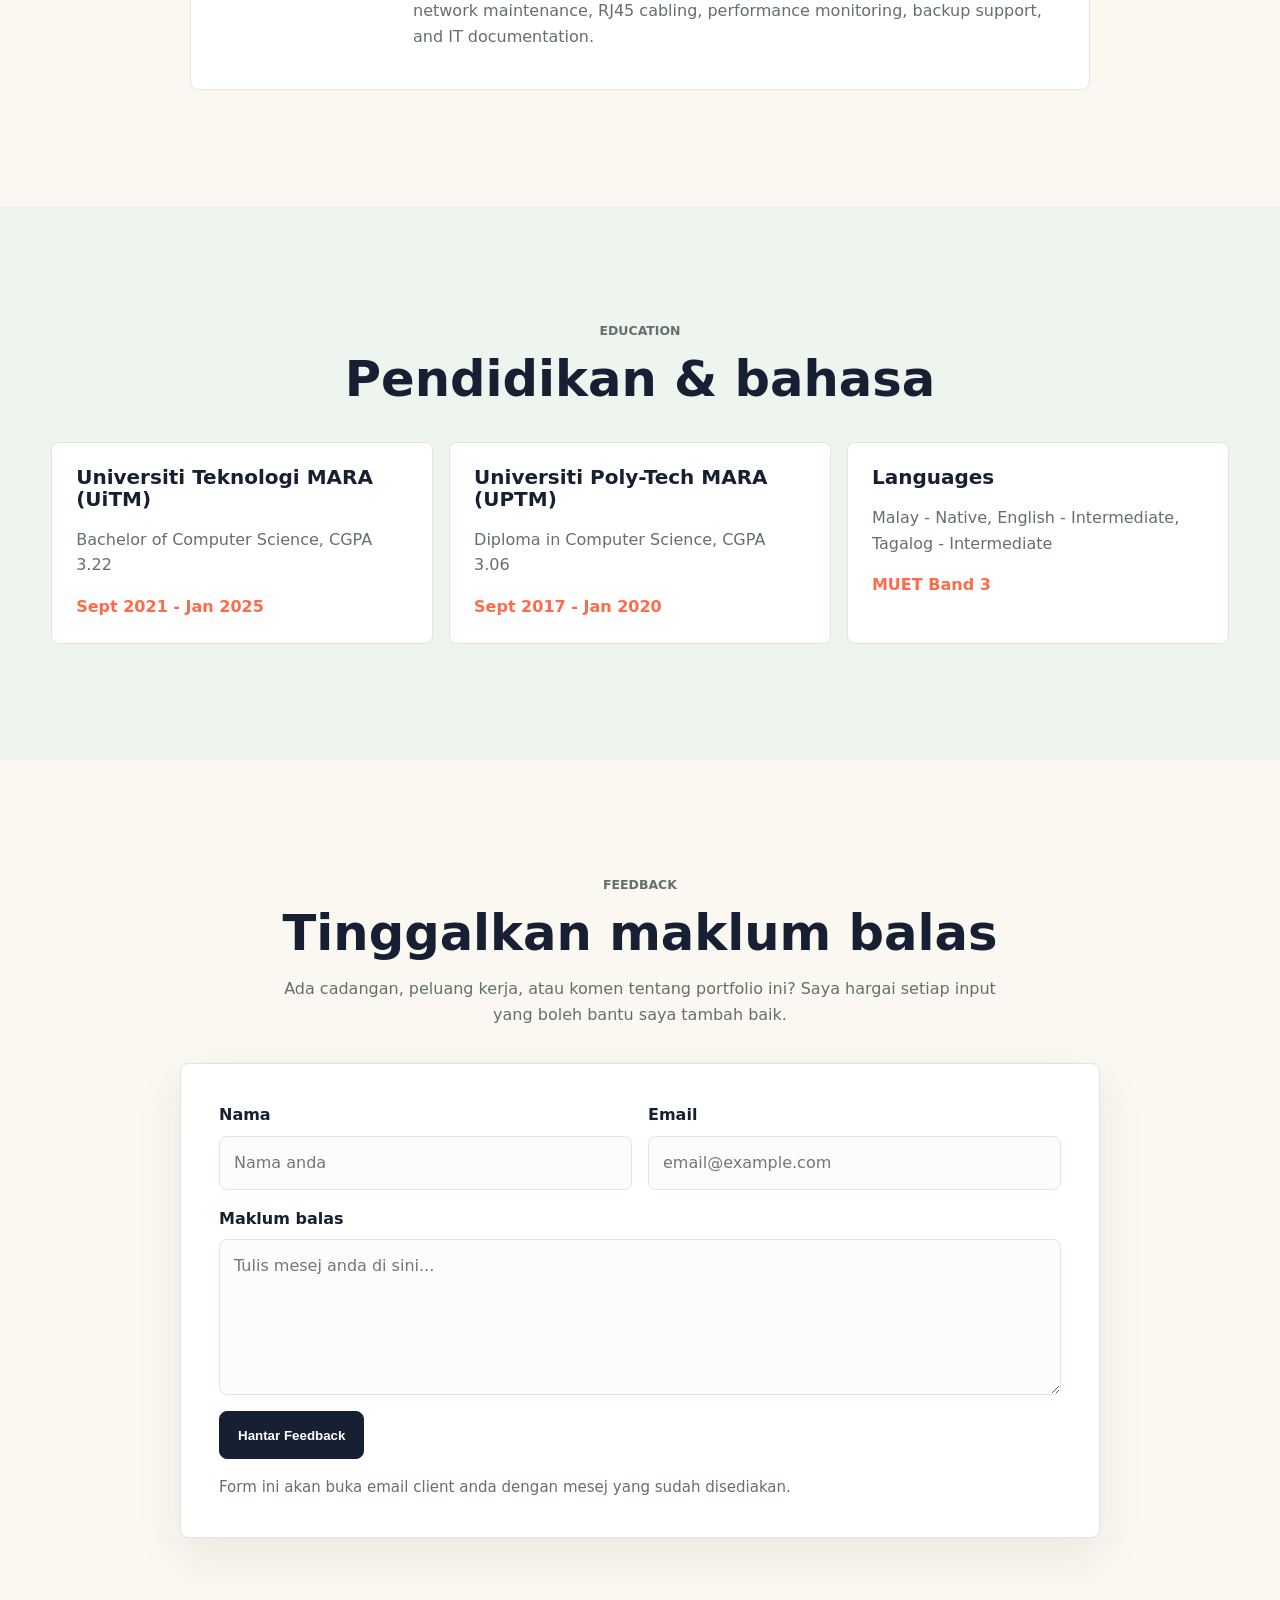
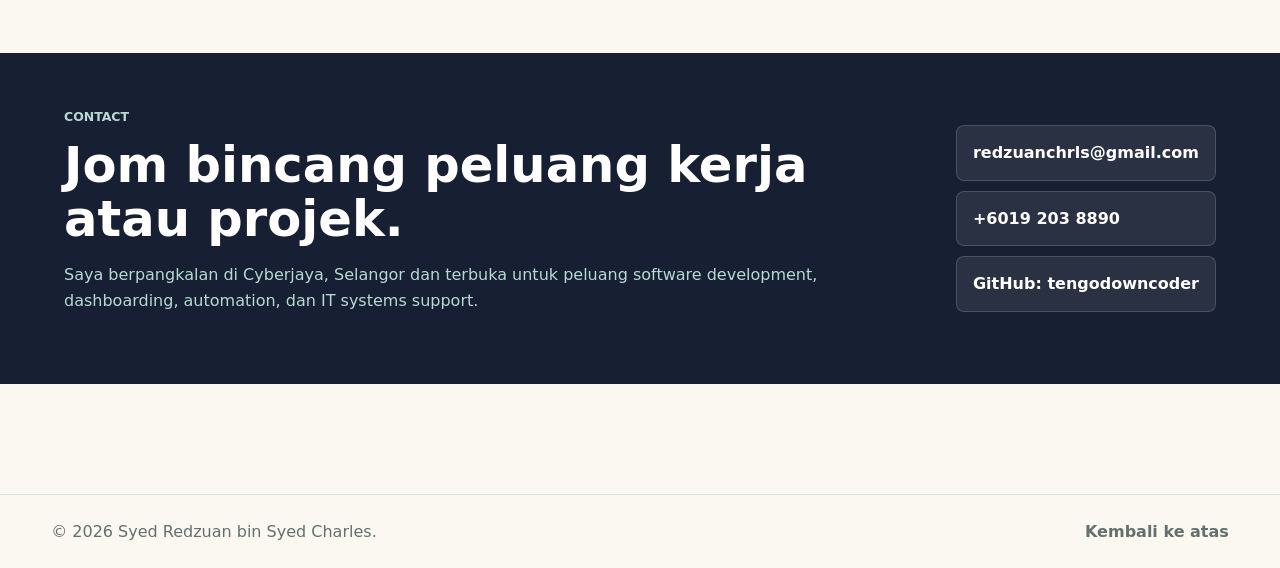
==== commit c8f91bd9: "Add project card editor page" ====
--- a/index.html
+++ b/index.html
@@ -9,6 +9,7 @@
     />
     <title>Syed Redzuan Charles | Software Engineer Portfolio</title>
     <link rel="stylesheet" href="styles.css" />
+    <script defer src="projects-data.js"></script>
     <script defer src="script.js"></script>
   </head>
   <body>
@@ -30,6 +31,7 @@
         <a href="#experience">Pengalaman</a>
         <a href="#education">Pendidikan</a>
         <a href="#feedback">Feedback</a>
+        <a href="editor.html">Editor</a>
         <a href="#contact">Hubungi</a>
       </nav>
     </header>
@@ -75,102 +77,7 @@
           <p>Projek sebenar daripada pengalaman sistem, dashboard, dan automasi.</p>
         </div>
 
-        <div class="project-grid">
-          <article class="project-card">
-            <div class="project-shot screenshot myclaim-preview">
-              <span>Django Stack</span>
-              <figure>
-                <img src="assets/myclaim-preview.png" alt="Logo MyClaim JN" />
-              </figure>
-            </div>
-            <div class="project-content">
-              <p class="project-type">Django System</p>
-              <h3>e-Nazir MyClaim System</h3>
-              <p>Sistem tuntutan elaun dan pemantauan bajet untuk mendigitalkan proses claim manual di Jemaah Nazir.</p>
-              <div class="tags">
-                <span>Django</span>
-                <span>Bootstrap 5</span>
-                <span>Chart.js</span>
-              </div>
-            </div>
-          </article>
-
-          <article class="project-card">
-            <div class="project-shot screenshot vehicle-preview">
-              <span>Laravel Stack</span>
-              <figure>
-                <img src="assets/vehicle-booking-preview.png" alt="Logo MyTempahanJN" />
-              </figure>
-            </div>
-            <div class="project-content">
-              <p class="project-type">Laravel App</p>
-              <h3>Sistem Tempahan Kenderaan JN</h3>
-              <p>Aplikasi tempahan kenderaan dengan Google OAuth, kelulusan admin, assignment pemandu, laporan, dan audit log.</p>
-              <div class="tags">
-                <span>Laravel</span>
-                <span>Supabase</span>
-                <span>RBAC</span>
-              </div>
-            </div>
-          </article>
-
-          <article class="project-card">
-            <div class="project-shot screenshot">
-              <span>Data Dashboard</span>
-              <figure>
-                <img src="assets/social-media-dashboard.png" alt="Paparan Social Media Monitoring Dashboard" />
-              </figure>
-            </div>
-            <div class="project-content">
-              <p class="project-type">Data Dashboard</p>
-              <h3>Social Media Monitoring Dashboard</h3>
-              <p>Dashboard Looker Studio untuk memantau posting JNN/JNC, platform, jenis kandungan, dan tahap engagement.</p>
-              <div class="tags">
-                <span>Looker Studio</span>
-                <span>Google Sheets</span>
-                <span>Reporting</span>
-              </div>
-            </div>
-          </article>
-
-          <article class="project-card">
-            <div class="project-shot screenshot automation-preview">
-              <span>Workflow Automation</span>
-              <figure>
-                <img src="assets/email-telegram-n8n.png" alt="Visual automasi Email, Telegram, dan n8n" />
-              </figure>
-            </div>
-            <div class="project-content">
-              <p class="project-type">Automation</p>
-              <h3>Email-to-Telegram Notification</h3>
-              <p>Workflow n8n yang memantau Gmail melalui IMAP dan menghantar notifikasi Telegram secara real-time.</p>
-              <div class="tags">
-                <span>n8n</span>
-                <span>Gmail IMAP</span>
-                <span>Telegram API</span>
-              </div>
-            </div>
-          </article>
-
-          <article class="project-card">
-            <div class="project-shot screenshot portfolio-preview">
-              <span>Vercel Deployment</span>
-              <figure>
-                <img src="assets/portfolio-preview.png" alt="Paparan hero portfolio Syed Redzuan" />
-              </figure>
-            </div>
-            <div class="project-content">
-              <p class="project-type">Portfolio Deployment</p>
-              <h3>Personal Portfolio Website</h3>
-              <p>Deployed a static portfolio website using GitHub and Vercel with automatic deployment triggered by Git commits.</p>
-              <div class="tags">
-                <span>GitHub</span>
-                <span>Vercel</span>
-                <span>CI/CD</span>
-              </div>
-            </div>
-          </article>
-        </div>
+        <div class="project-grid" id="project-grid"></div>
       </section>
 
       <section class="section split" id="skills">
--- a/styles.css
+++ b/styles.css
@@ -395,6 +395,14 @@
   object-position: center;
 }
 
+.project-shot.screenshot img.fit-cover {
+  object-fit: cover;
+}
+
+.project-shot.screenshot img.fit-contain {
+  object-fit: contain;
+}
+
 .project-shot.automation-preview {
   background:
     radial-gradient(circle at 16% 18%, rgba(23, 190, 187, 0.2), transparent 22%),
@@ -609,6 +617,64 @@
   margin: 0;
   color: var(--muted);
   font-size: 0.94rem;
+}
+
+.editor-section h1 {
+  font-size: clamp(2.4rem, 4rem, 4.6rem);
+}
+
+.editor-layout {
+  display: grid;
+  grid-template-columns: minmax(0, 1fr) minmax(280px, 380px);
+  gap: 18px;
+  align-items: start;
+}
+
+.editor-form select {
+  width: 100%;
+  border: 1px solid var(--line);
+  border-radius: 8px;
+  padding: 13px 14px;
+  color: var(--ink);
+  background: #fbfdfb;
+  font: inherit;
+}
+
+.editor-actions {
+  display: flex;
+  flex-wrap: wrap;
+  gap: 10px;
+}
+
+.editor-actions .button {
+  min-height: 44px;
+}
+
+.button.danger {
+  color: #9b1c1c;
+  border-color: #e6b8b8;
+}
+
+.editor-preview {
+  position: sticky;
+  top: 98px;
+}
+
+.editor-preview .project-card {
+  margin-top: 14px;
+}
+
+.editor-list {
+  margin-top: 48px;
+}
+
+.editor-nav {
+  align-items: center;
+}
+
+.editor-nav .button {
+  min-height: 40px;
+  padding: 8px 12px;
 }
 
 .contact {
@@ -661,7 +727,8 @@
 
 @media (max-width: 900px) {
   .split,
-  .contact {
+  .contact,
+  .editor-layout {
     grid-template-columns: 1fr;
   }
 
@@ -681,6 +748,10 @@
 
   .contact-panel {
     width: 100%;
+  }
+
+  .editor-preview {
+    position: static;
   }
 }
 
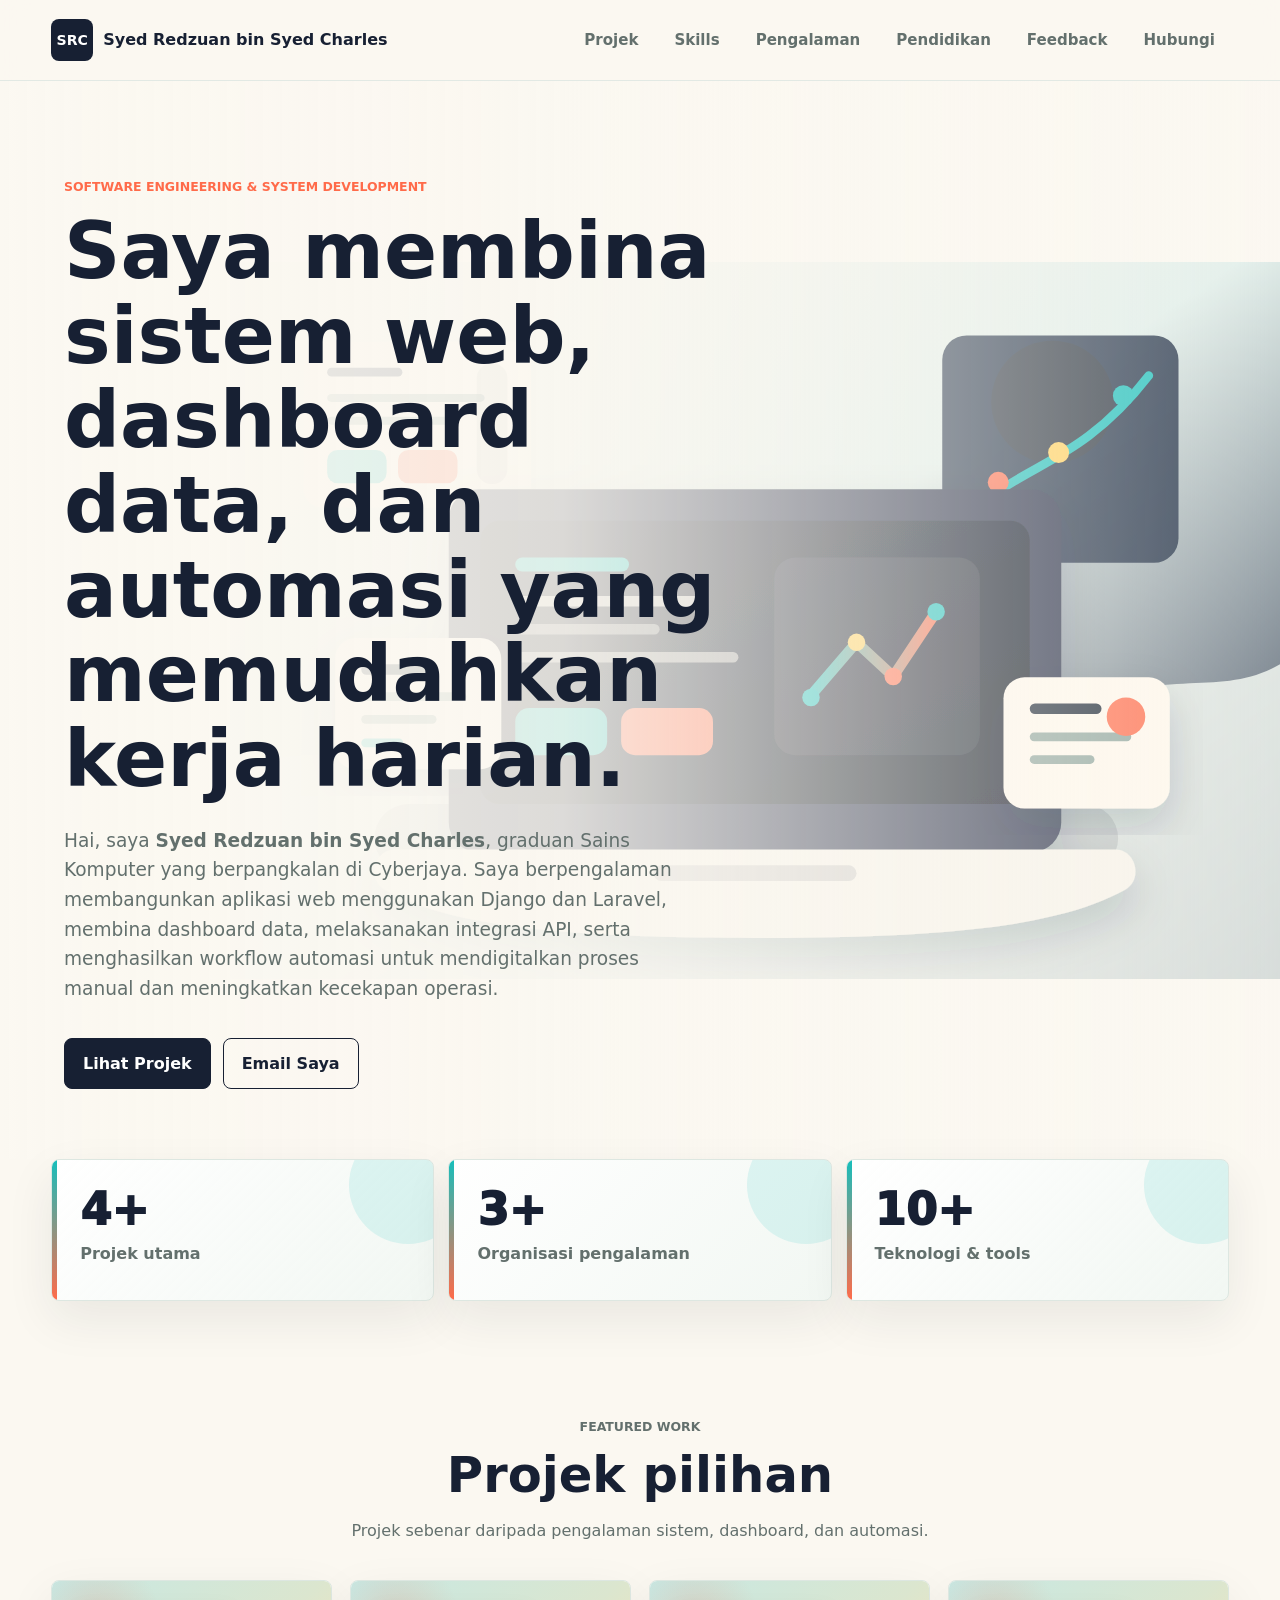
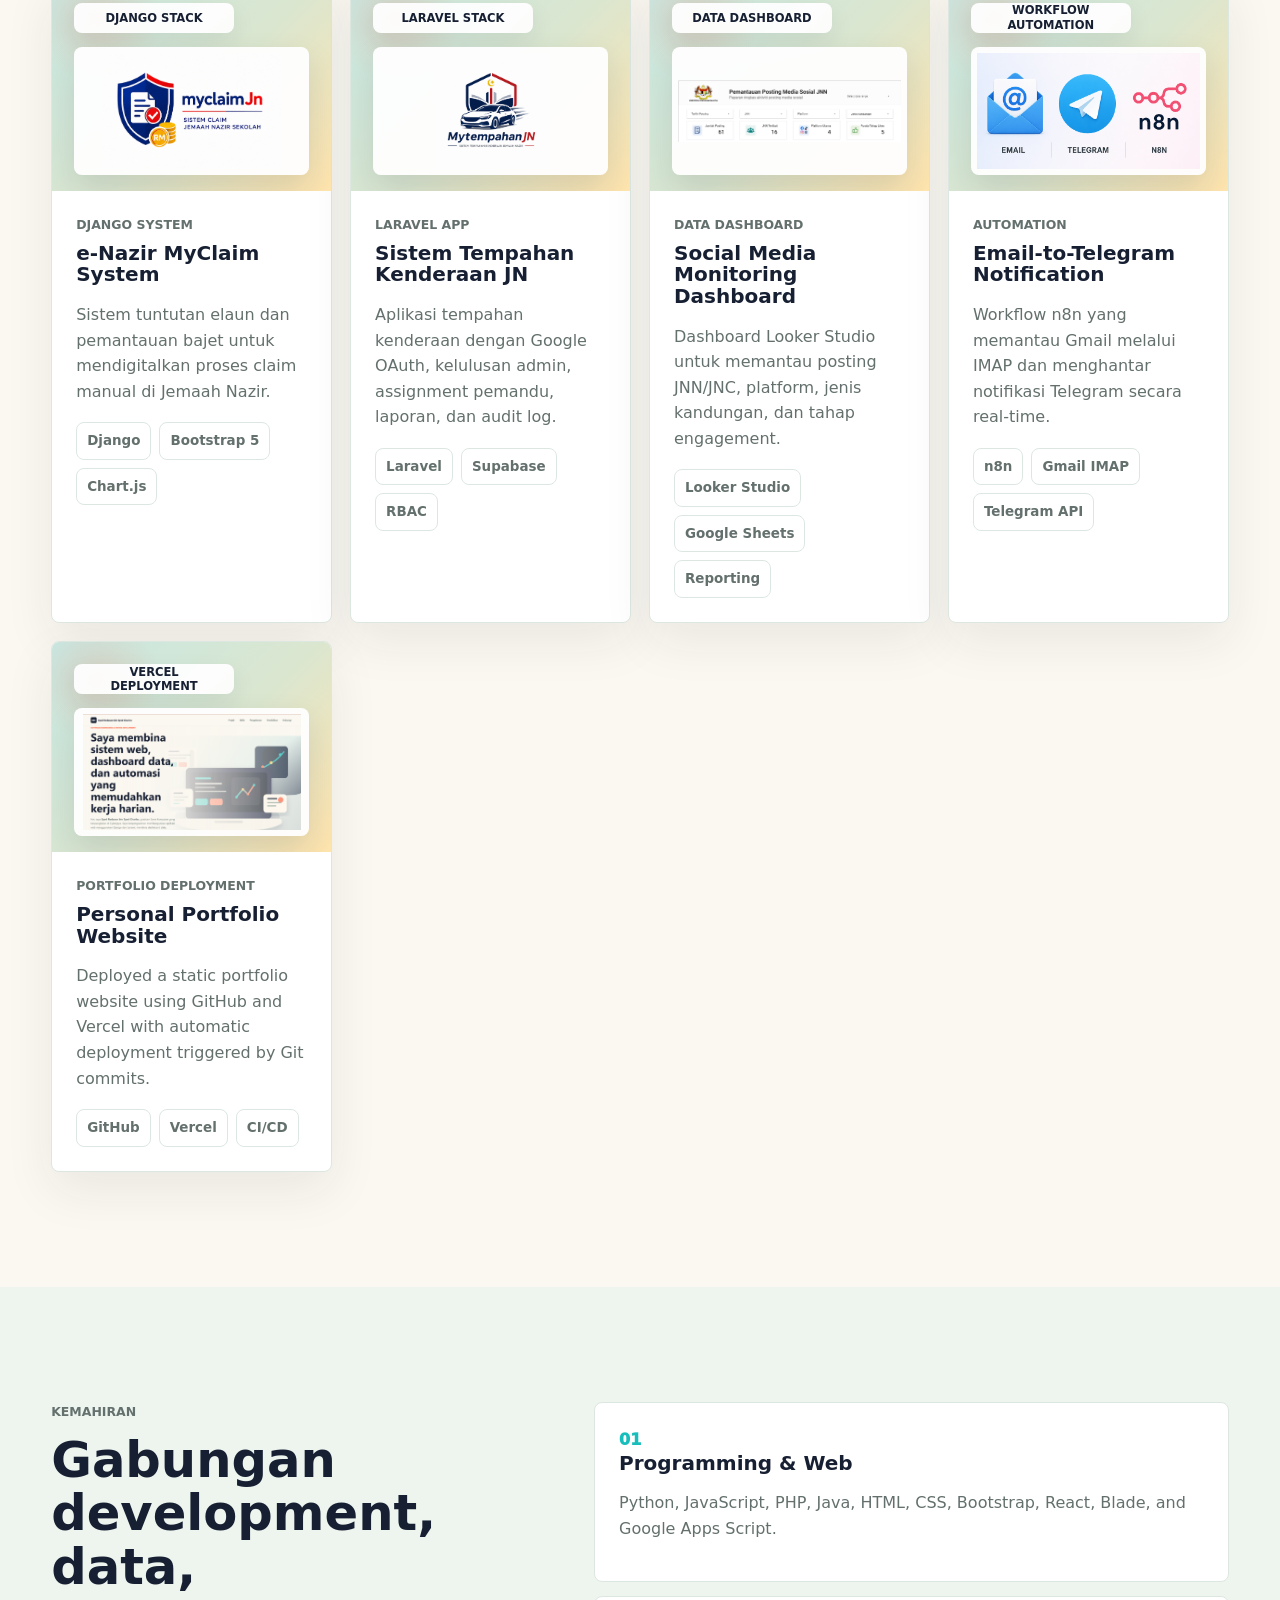
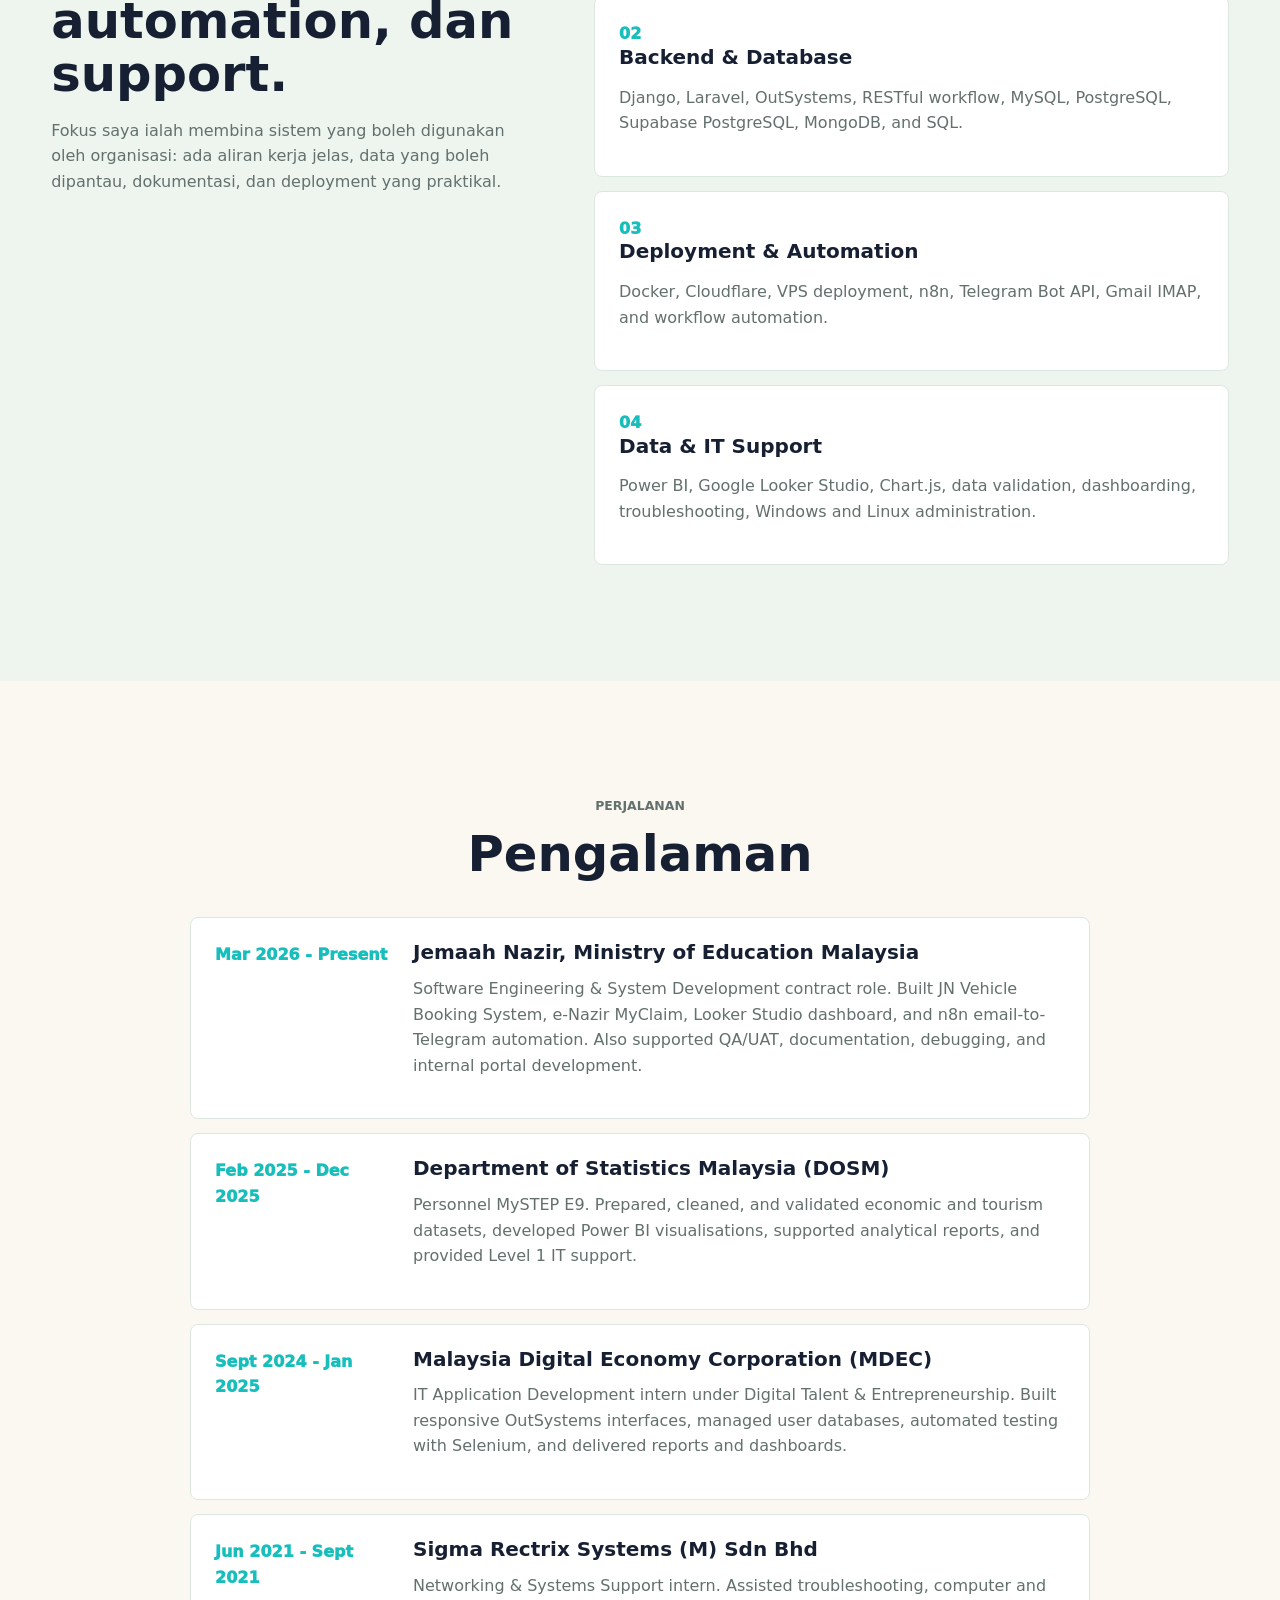
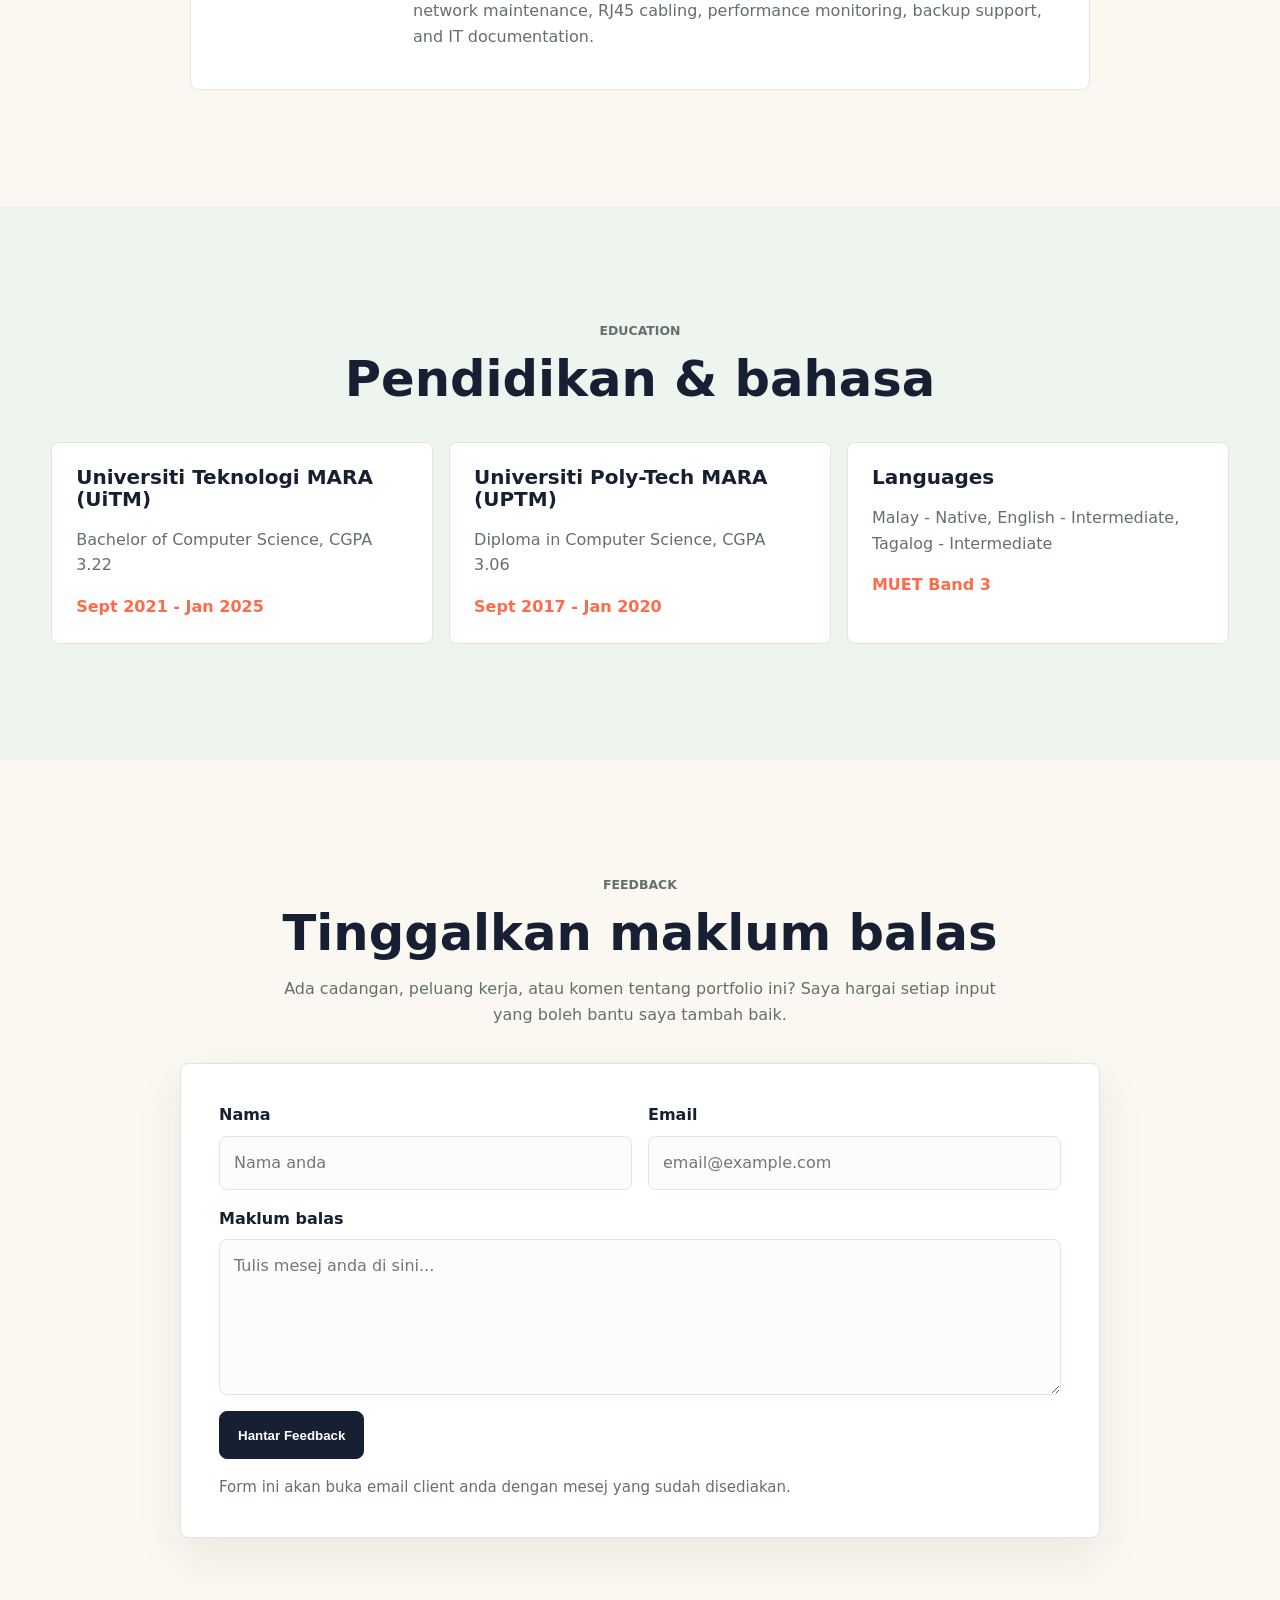
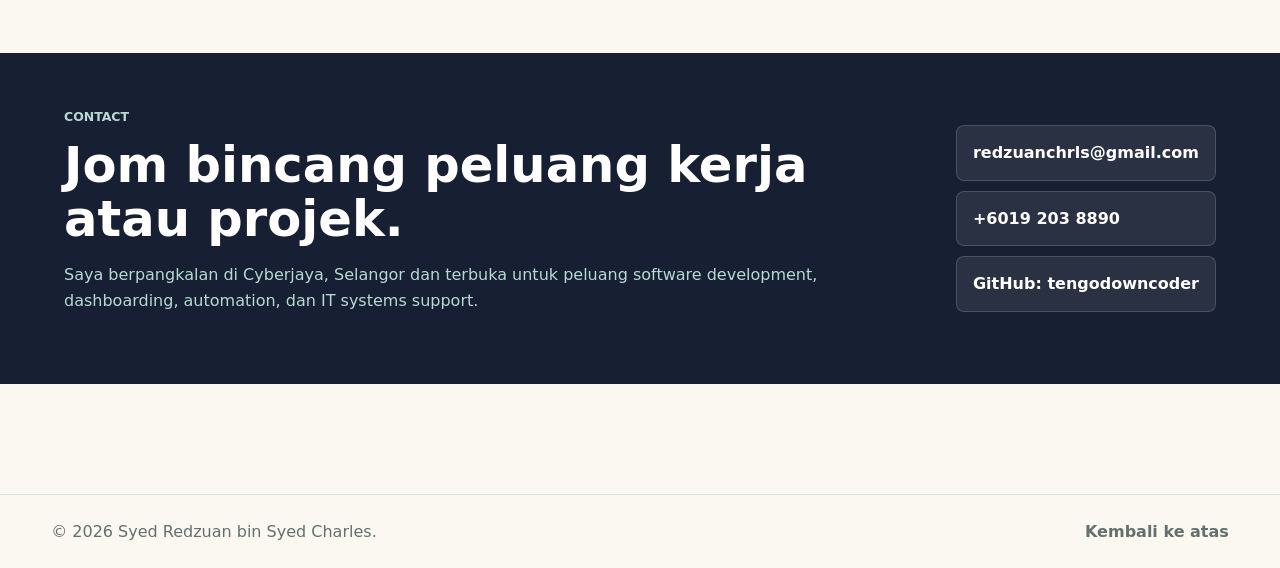
==== commit a94de01c: "Hide editor link from public navigation" ====
--- a/index.html
+++ b/index.html
@@ -31,7 +31,6 @@
         <a href="#experience">Pengalaman</a>
         <a href="#education">Pendidikan</a>
         <a href="#feedback">Feedback</a>
-        <a href="editor.html">Editor</a>
         <a href="#contact">Hubungi</a>
       </nav>
     </header>
--- a/styles.css
+++ b/styles.css
@@ -630,6 +630,10 @@
   align-items: start;
 }
 
+.editor-layout.is-hidden {
+  display: none;
+}
+
 .editor-form select {
   width: 100%;
   border: 1px solid var(--line);
@@ -664,8 +668,77 @@
   margin-top: 14px;
 }
 
+.empty-preview {
+  display: grid;
+  min-height: 260px;
+  margin-top: 14px;
+  place-items: center;
+  padding: 24px;
+  border: 1px dashed var(--line);
+  border-radius: 8px;
+  color: var(--muted);
+  background: rgba(255, 255, 255, 0.64);
+  text-align: center;
+}
+
 .editor-list {
   margin-top: 48px;
+}
+
+.editor-list .project-card {
+  cursor: pointer;
+  transition:
+    border-color 160ms ease,
+    box-shadow 160ms ease,
+    transform 160ms ease;
+}
+
+.editor-list .project-card:hover,
+.editor-list .project-card:focus-visible {
+  border-color: rgba(23, 190, 187, 0.72);
+  box-shadow: 0 22px 58px rgba(23, 32, 51, 0.14);
+  outline: 0;
+  transform: translateY(-2px);
+}
+
+.editor-list .project-card.selected {
+  border-color: var(--teal);
+  box-shadow:
+    0 0 0 3px rgba(23, 190, 187, 0.18),
+    0 22px 58px rgba(23, 32, 51, 0.14);
+}
+
+.add-project-card {
+  display: grid;
+  min-height: 100%;
+  place-items: center;
+  align-content: center;
+  gap: 12px;
+  padding: 34px;
+  text-align: center;
+  border-style: dashed;
+  background:
+    linear-gradient(135deg, rgba(255, 255, 255, 0.9), rgba(238, 245, 239, 0.76)),
+    var(--surface);
+}
+
+.add-project-card .add-icon {
+  display: grid;
+  width: 64px;
+  height: 64px;
+  place-items: center;
+  border-radius: 50%;
+  color: white;
+  background: var(--ink);
+  font-size: 2.2rem;
+  font-weight: 800;
+  line-height: 1;
+}
+
+.add-project-card p {
+  max-width: 220px;
+  margin: 0;
+  color: var(--muted);
 }
 
 .editor-nav {
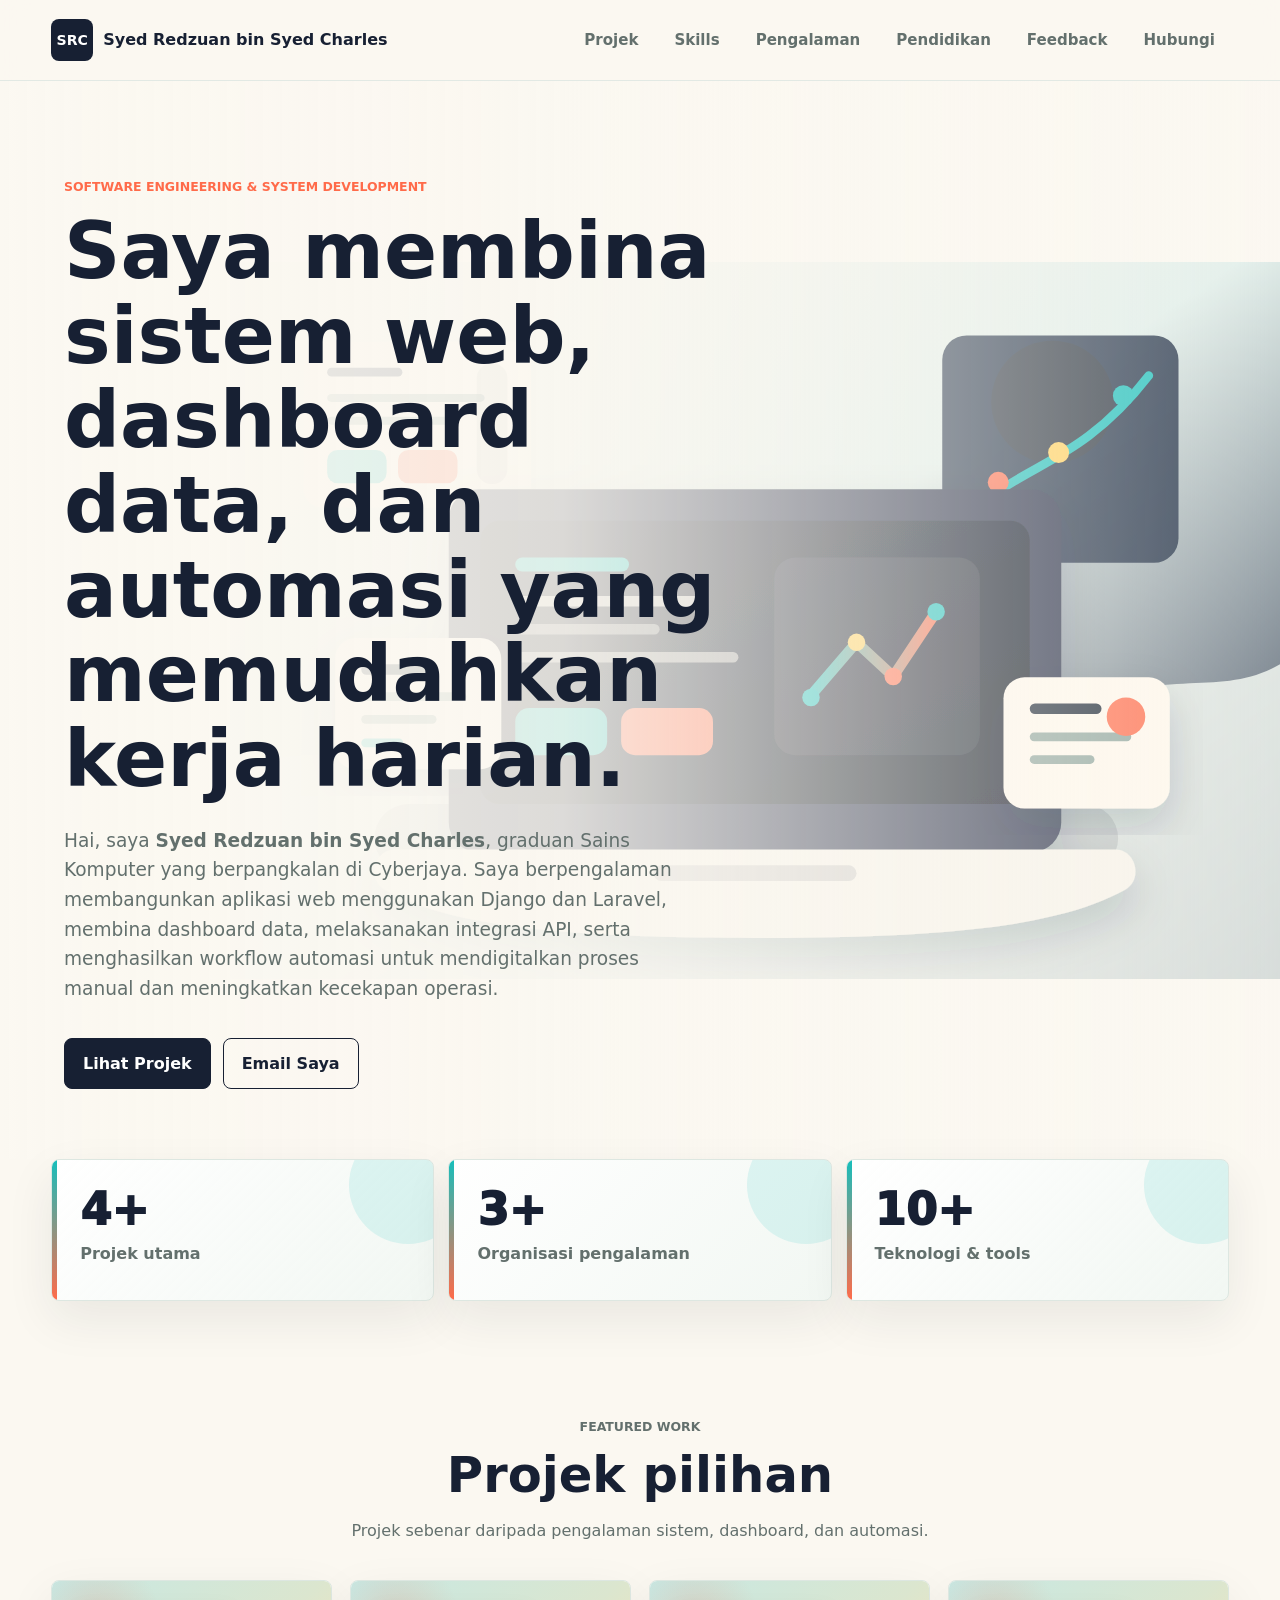
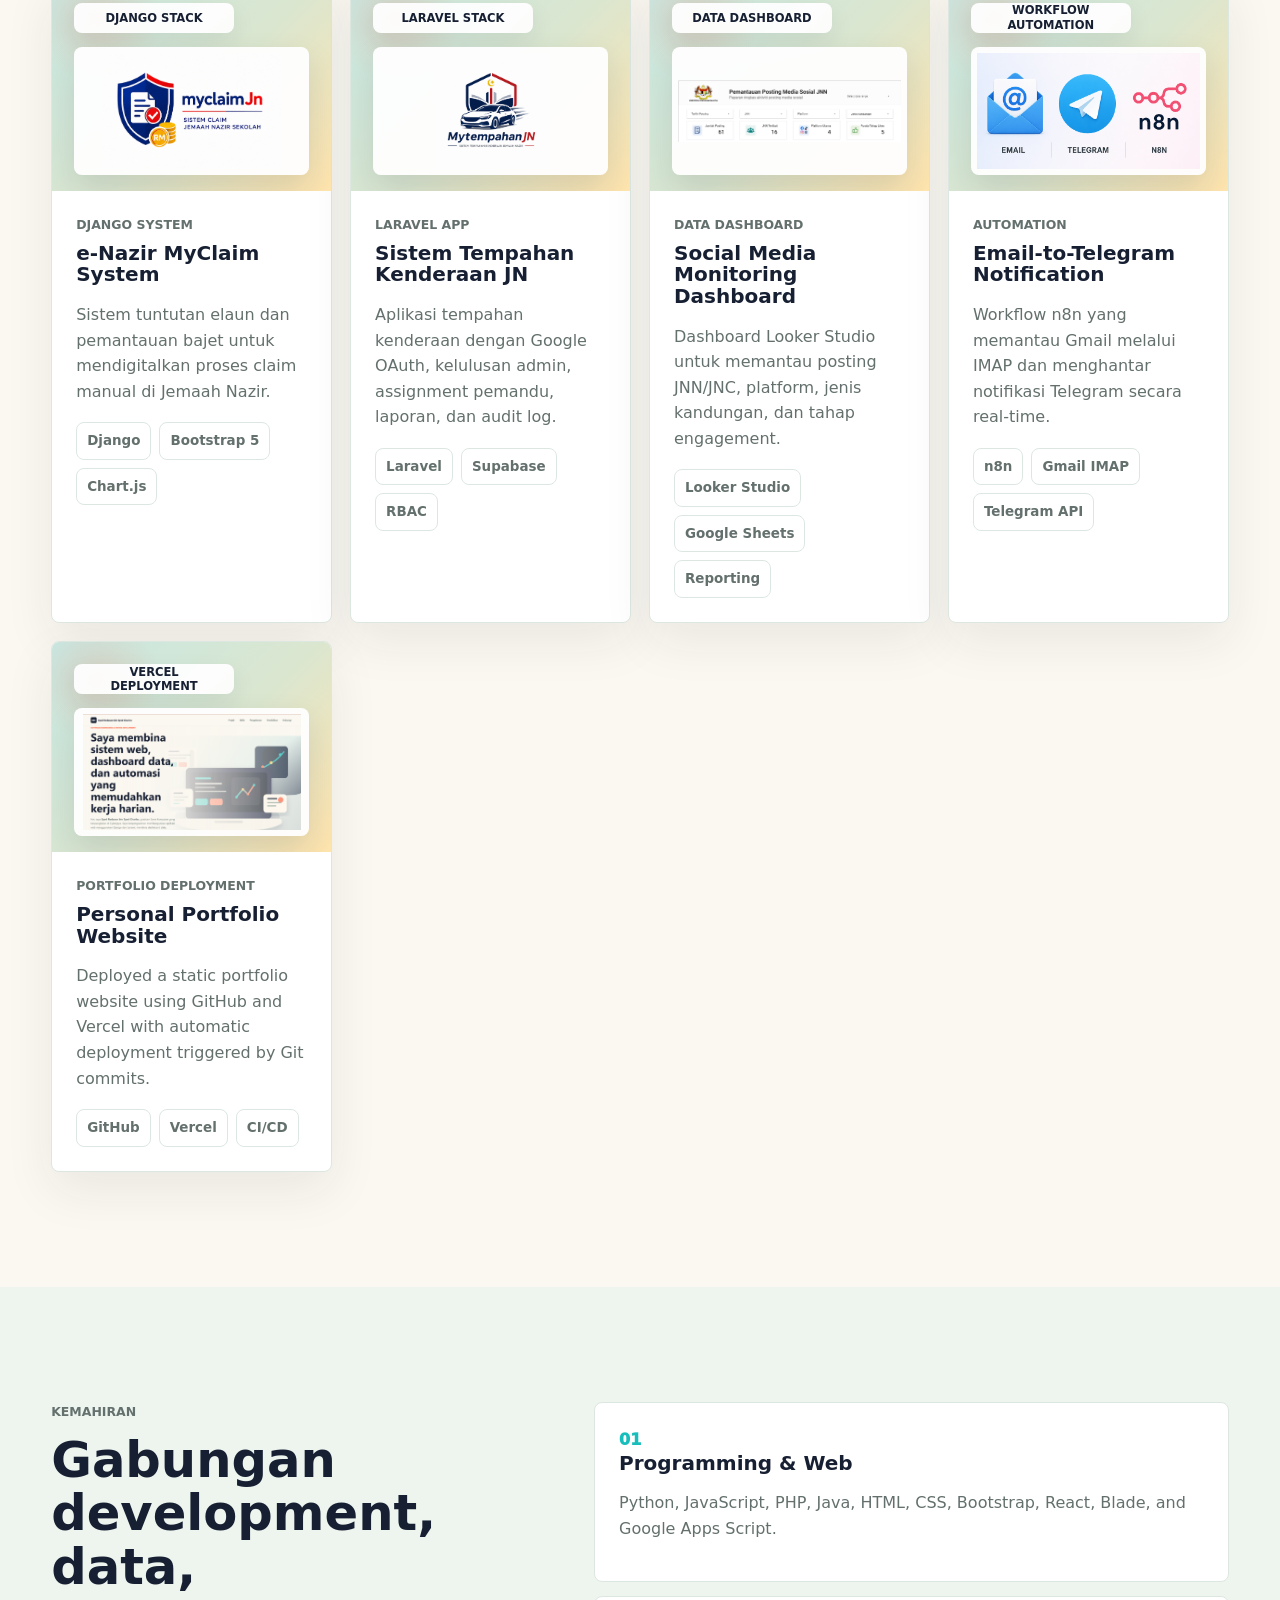
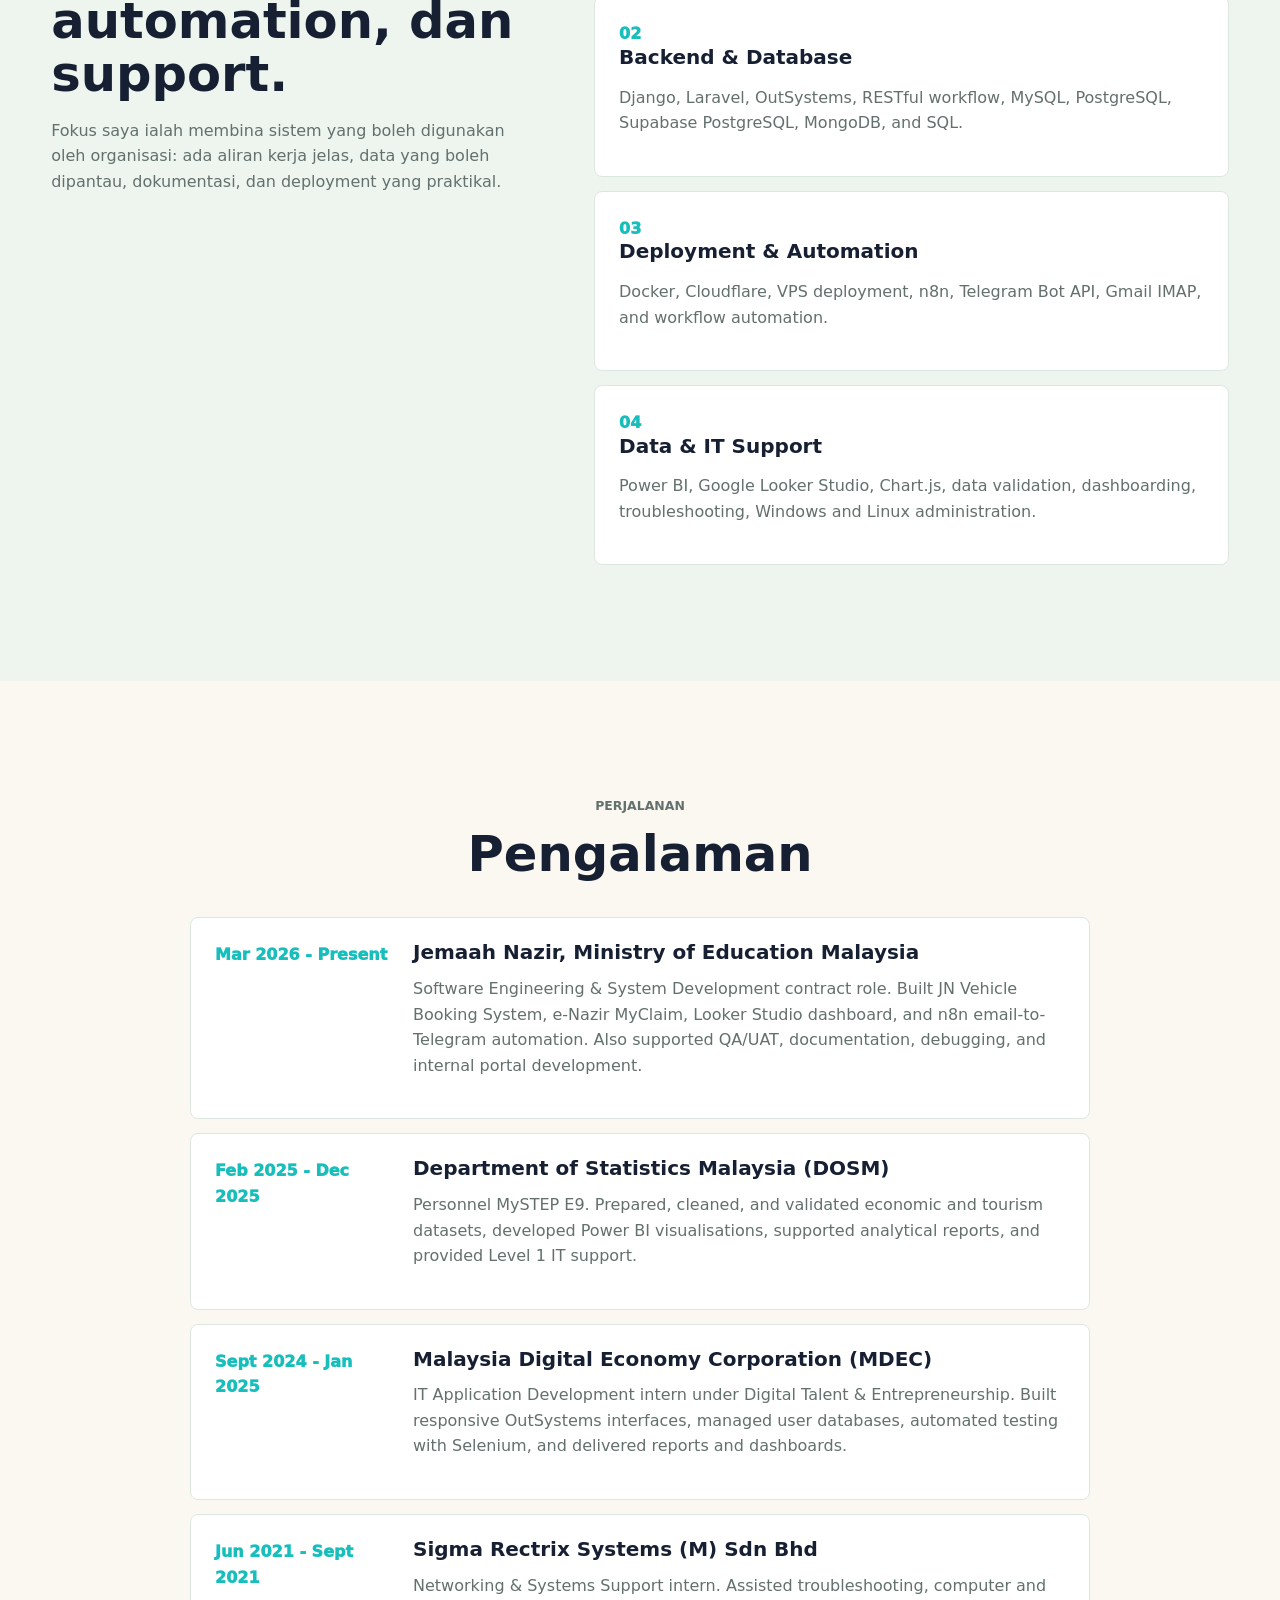
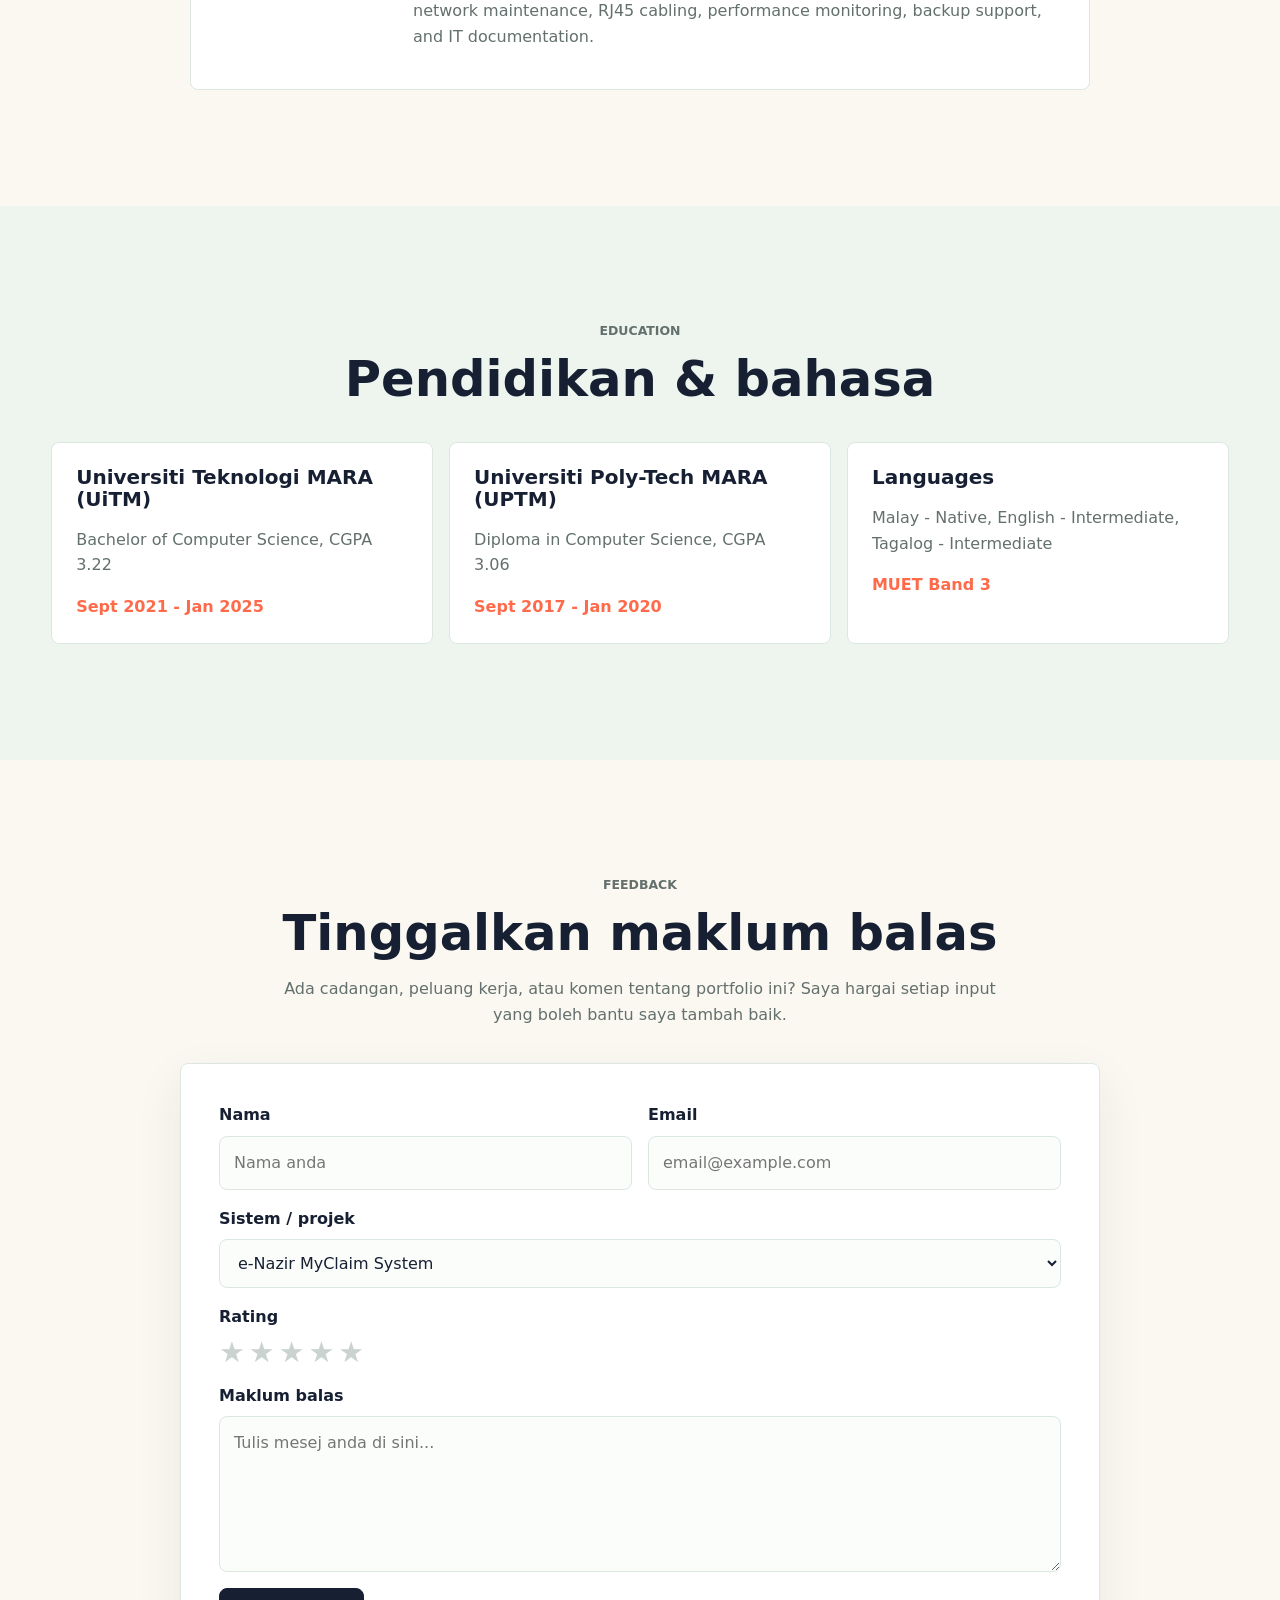
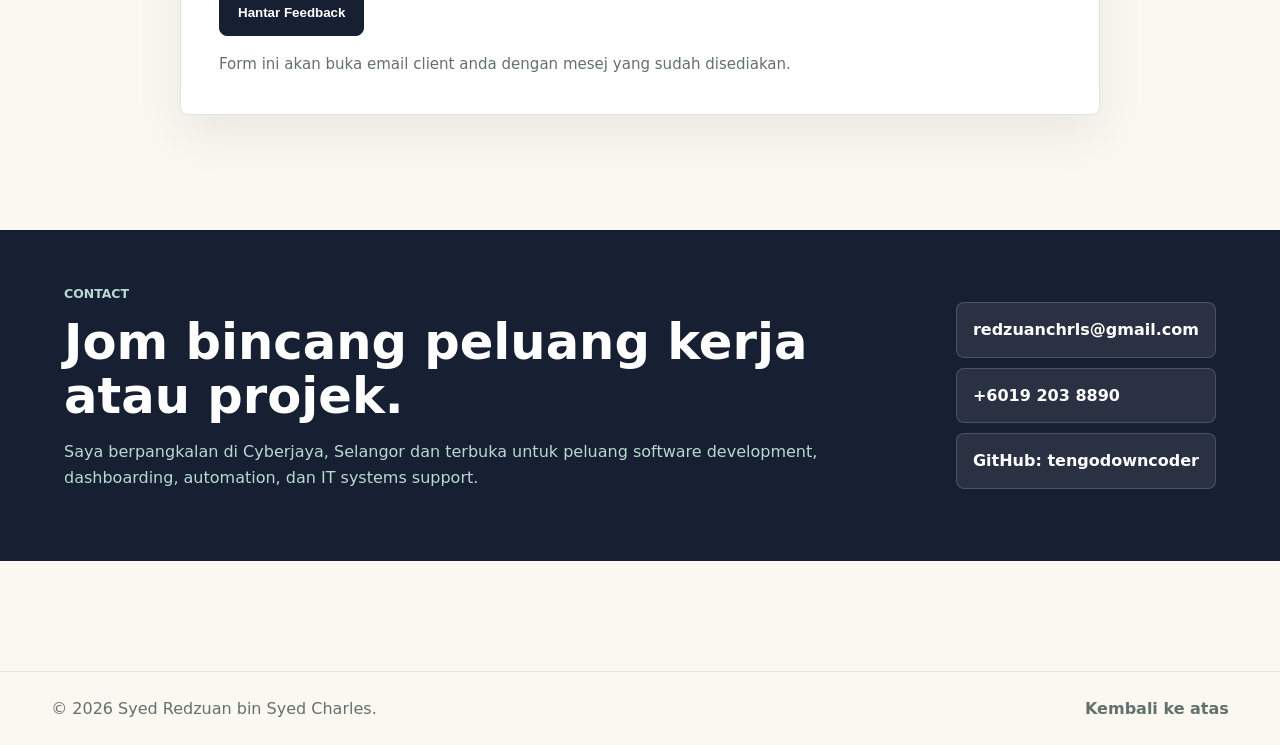
==== commit 72d0372f: "Add project detail modal and feedback ratings" ====
--- a/index.html
+++ b/index.html
@@ -198,6 +198,26 @@
               <input type="email" name="email" placeholder="email@example.com" required />
             </label>
           </div>
+            <label>
+              <span>Sistem / projek</span>
+              <select name="project" id="feedback-project" required></select>
+            </label>
+            <label>
+              <span>Rating</span>
+              <div class="rating-field" aria-label="Rating bintang">
+                <input type="radio" id="rating-5" name="rating" value="5" required />
+                <label for="rating-5">★</label>
+                <input type="radio" id="rating-4" name="rating" value="4" />
+                <label for="rating-4">★</label>
+                <input type="radio" id="rating-3" name="rating" value="3" />
+                <label for="rating-3">★</label>
+                <input type="radio" id="rating-2" name="rating" value="2" />
+                <label for="rating-2">★</label>
+                <input type="radio" id="rating-1" name="rating" value="1" />
+                <label for="rating-1">★</label>
+              </div>
+            </label>
+          </div>
           <label>
             <span>Maklum balas</span>
             <textarea name="message" rows="5" placeholder="Tulis mesej anda di sini..." required></textarea>
@@ -231,5 +251,13 @@
       <span>© <span id="year"></span> Syed Redzuan bin Syed Charles.</span>
       <a href="#home">Kembali ke atas</a>
     </footer>
+
+    <div class="modal" id="project-modal" aria-hidden="true">
+      <div class="modal-backdrop" data-close-modal></div>
+      <section class="modal-panel" role="dialog" aria-modal="true" aria-labelledby="modal-title">
+        <button class="modal-close" type="button" data-close-modal aria-label="Tutup detail">×</button>
+        <div id="modal-content"></div>
+      </section>
+    </div>
   </body>
 </html>
--- a/styles.css
+++ b/styles.css
@@ -298,6 +298,19 @@
   border: 1px solid var(--line);
   border-radius: 8px;
   box-shadow: 0 18px 50px rgba(23, 32, 51, 0.08);
+  cursor: pointer;
+  transition:
+    border-color 160ms ease,
+    box-shadow 160ms ease,
+    transform 160ms ease;
+}
+
+.project-card:hover,
+.project-card:focus-visible {
+  border-color: rgba(23, 190, 187, 0.72);
+  box-shadow: 0 24px 64px rgba(23, 32, 51, 0.14);
+  outline: 0;
+  transform: translateY(-2px);
 }
 
 .project-shot {
@@ -588,7 +601,8 @@
 }
 
 .feedback-form input,
-.feedback-form textarea {
+.feedback-form textarea,
+.feedback-form select {
   width: 100%;
   border: 1px solid var(--line);
   border-radius: 8px;
@@ -603,9 +617,36 @@
 }
 
 .feedback-form input:focus,
-.feedback-form textarea:focus {
+.feedback-form textarea:focus,
+.feedback-form select:focus {
   border-color: var(--teal);
   outline: 3px solid rgba(23, 190, 187, 0.16);
+}
+
+.rating-field {
+  display: inline-flex;
+  flex-direction: row-reverse;
+  justify-content: flex-end;
+  gap: 4px;
+}
+
+.rating-field input {
+  position: absolute;
+  opacity: 0;
+  pointer-events: none;
+}
+
+.rating-field label {
+  color: #cad3cf;
+  cursor: pointer;
+  font-size: 1.8rem;
+  line-height: 1;
+}
+
+.rating-field label:hover,
+.rating-field label:hover ~ label,
+.rating-field input:checked ~ label {
+  color: var(--gold);
 }
 
 .feedback-form .button {
@@ -798,6 +839,103 @@
   font-weight: 800;
 }
 
+.modal-open {
+  overflow: hidden;
+}
+
+.modal {
+  position: fixed;
+  inset: 0;
+  z-index: 50;
+  display: none;
+}
+
+.modal.open {
+  display: block;
+}
+
+.modal-backdrop {
+  position: absolute;
+  inset: 0;
+  background: rgba(23, 32, 51, 0.54);
+}
+
+.modal-panel {
+  position: relative;
+  width: min(980px, calc(100% - 28px));
+  max-height: calc(100vh - 36px);
+  margin: 18px auto;
+  overflow: auto;
+  border-radius: 8px;
+  background: var(--surface);
+  box-shadow: 0 30px 90px rgba(23, 32, 51, 0.28);
+}
+
+.modal-close {
+  position: sticky;
+  top: 14px;
+  z-index: 2;
+  display: grid;
+  width: 42px;
+  height: 42px;
+  margin: 14px 14px -56px auto;
+  place-items: center;
+  border: 1px solid var(--line);
+  border-radius: 8px;
+  color: var(--ink);
+  background: rgba(255, 255, 255, 0.94);
+  cursor: pointer;
+  font-size: 1.6rem;
+  line-height: 1;
+}
+
+#modal-content {
+  padding: 28px;
+}
+
+.modal-hero {
+  display: grid;
+  grid-template-columns: minmax(260px, 0.9fr) minmax(0, 1.1fr);
+  gap: 24px;
+  align-items: center;
+}
+
+.modal-hero .project-shot {
+  height: 280px;
+}
+
+.modal-detail,
+.modal-comments {
+  margin-top: 24px;
+  padding-top: 22px;
+  border-top: 1px solid var(--line);
+}
+
+.modal-detail p,
+.empty-comments,
+.comment-item p {
+  color: var(--muted);
+}
+
+.comment-item {
+  display: grid;
+  gap: 8px;
+  padding: 16px 0;
+  border-bottom: 1px solid var(--line);
+}
+
+.comment-item:last-child {
+  border-bottom: 0;
+}
+
+.comment-stars span {
+  color: #cad3cf;
+}
+
+.comment-stars span.active {
+  color: var(--gold);
+}
+
 @media (max-width: 900px) {
   .split,
   .contact,
@@ -816,6 +954,10 @@
   .project-grid,
   .stats,
   .field-row {
+    grid-template-columns: 1fr;
+  }
+
+  .modal-hero {
     grid-template-columns: 1fr;
   }
 
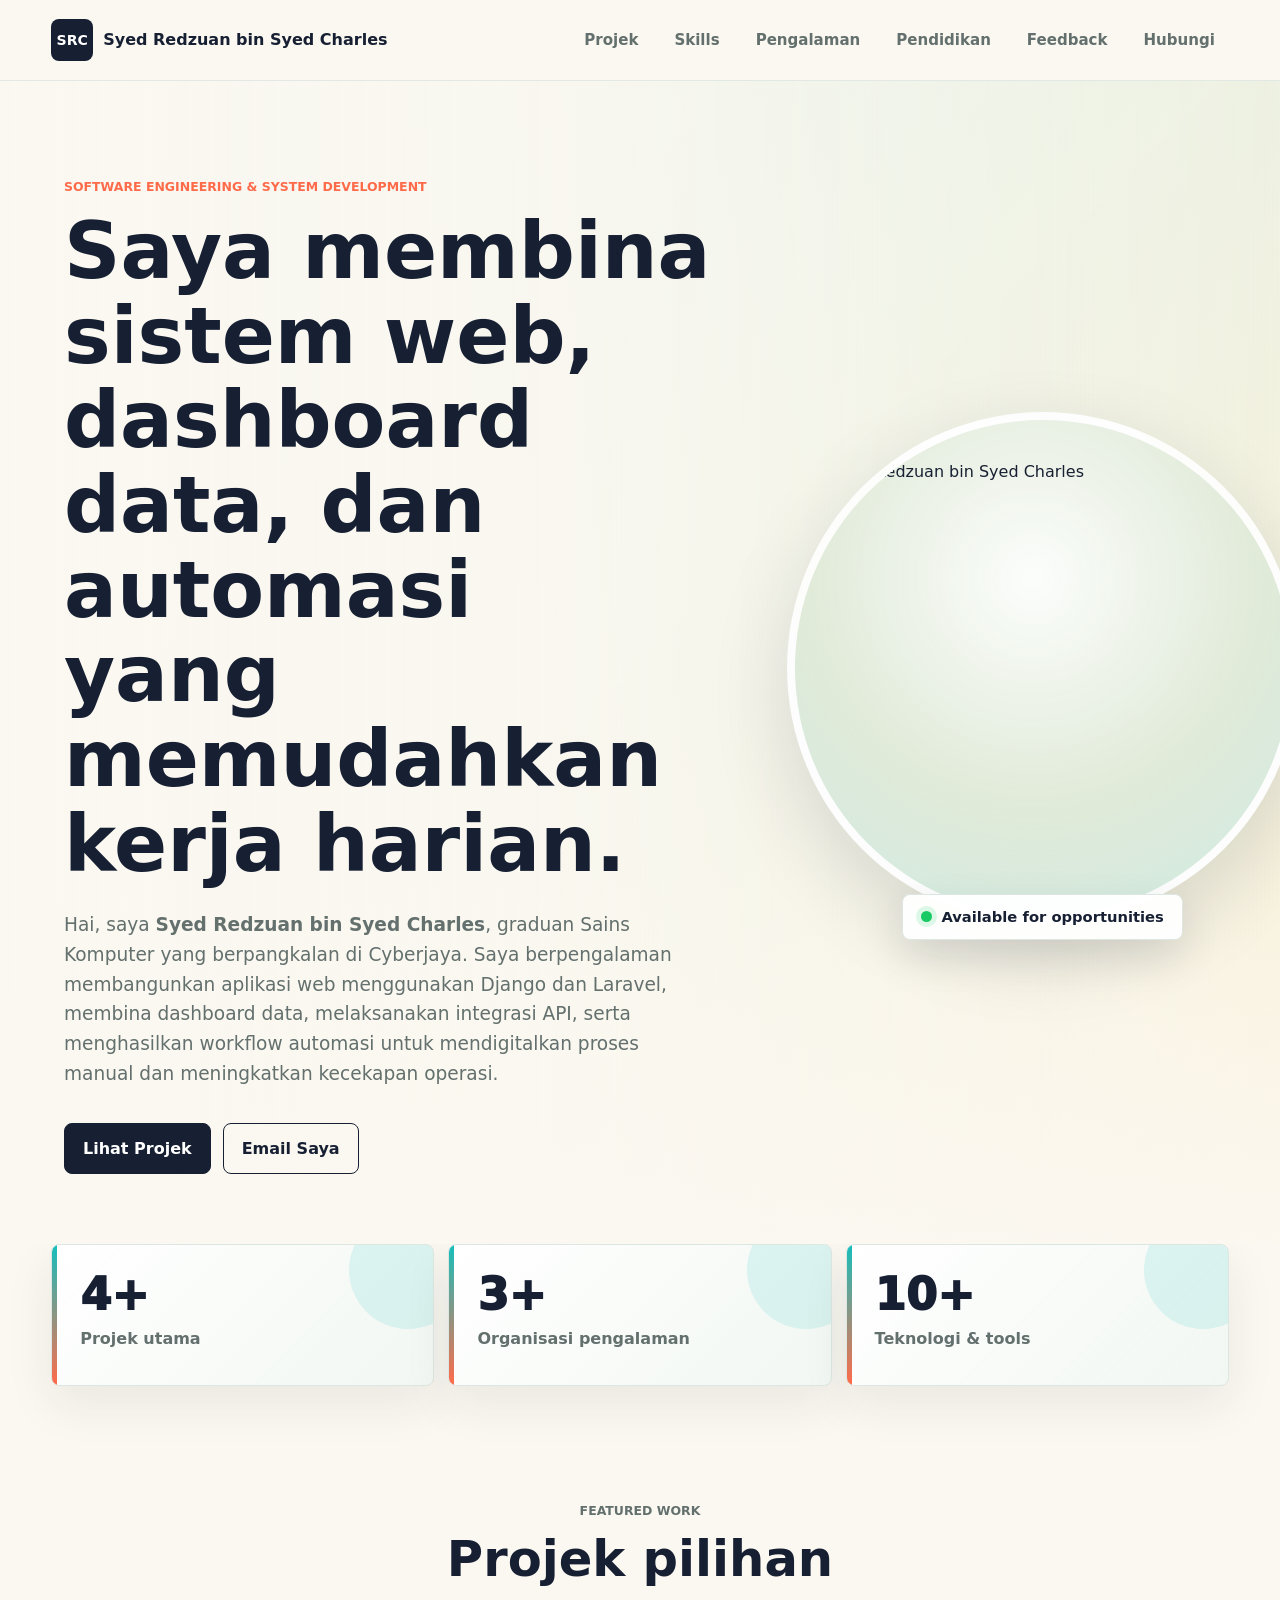
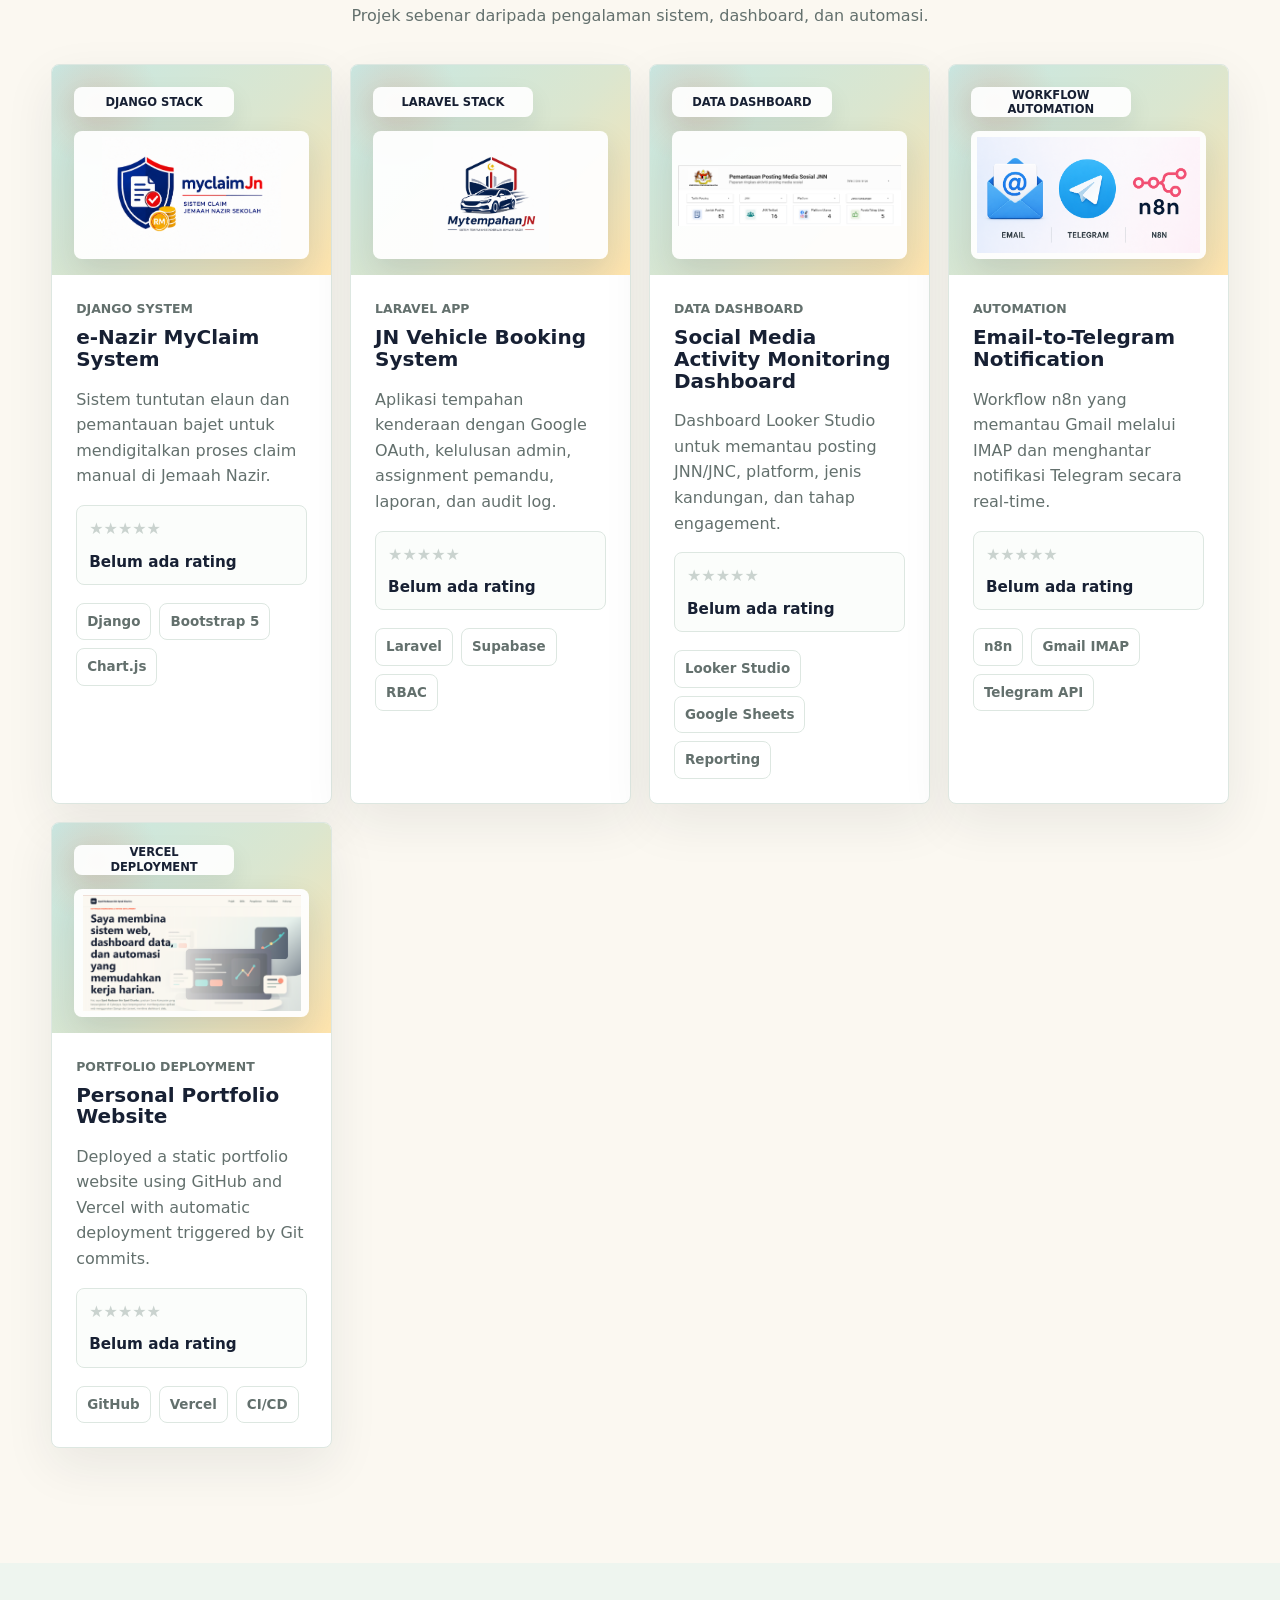
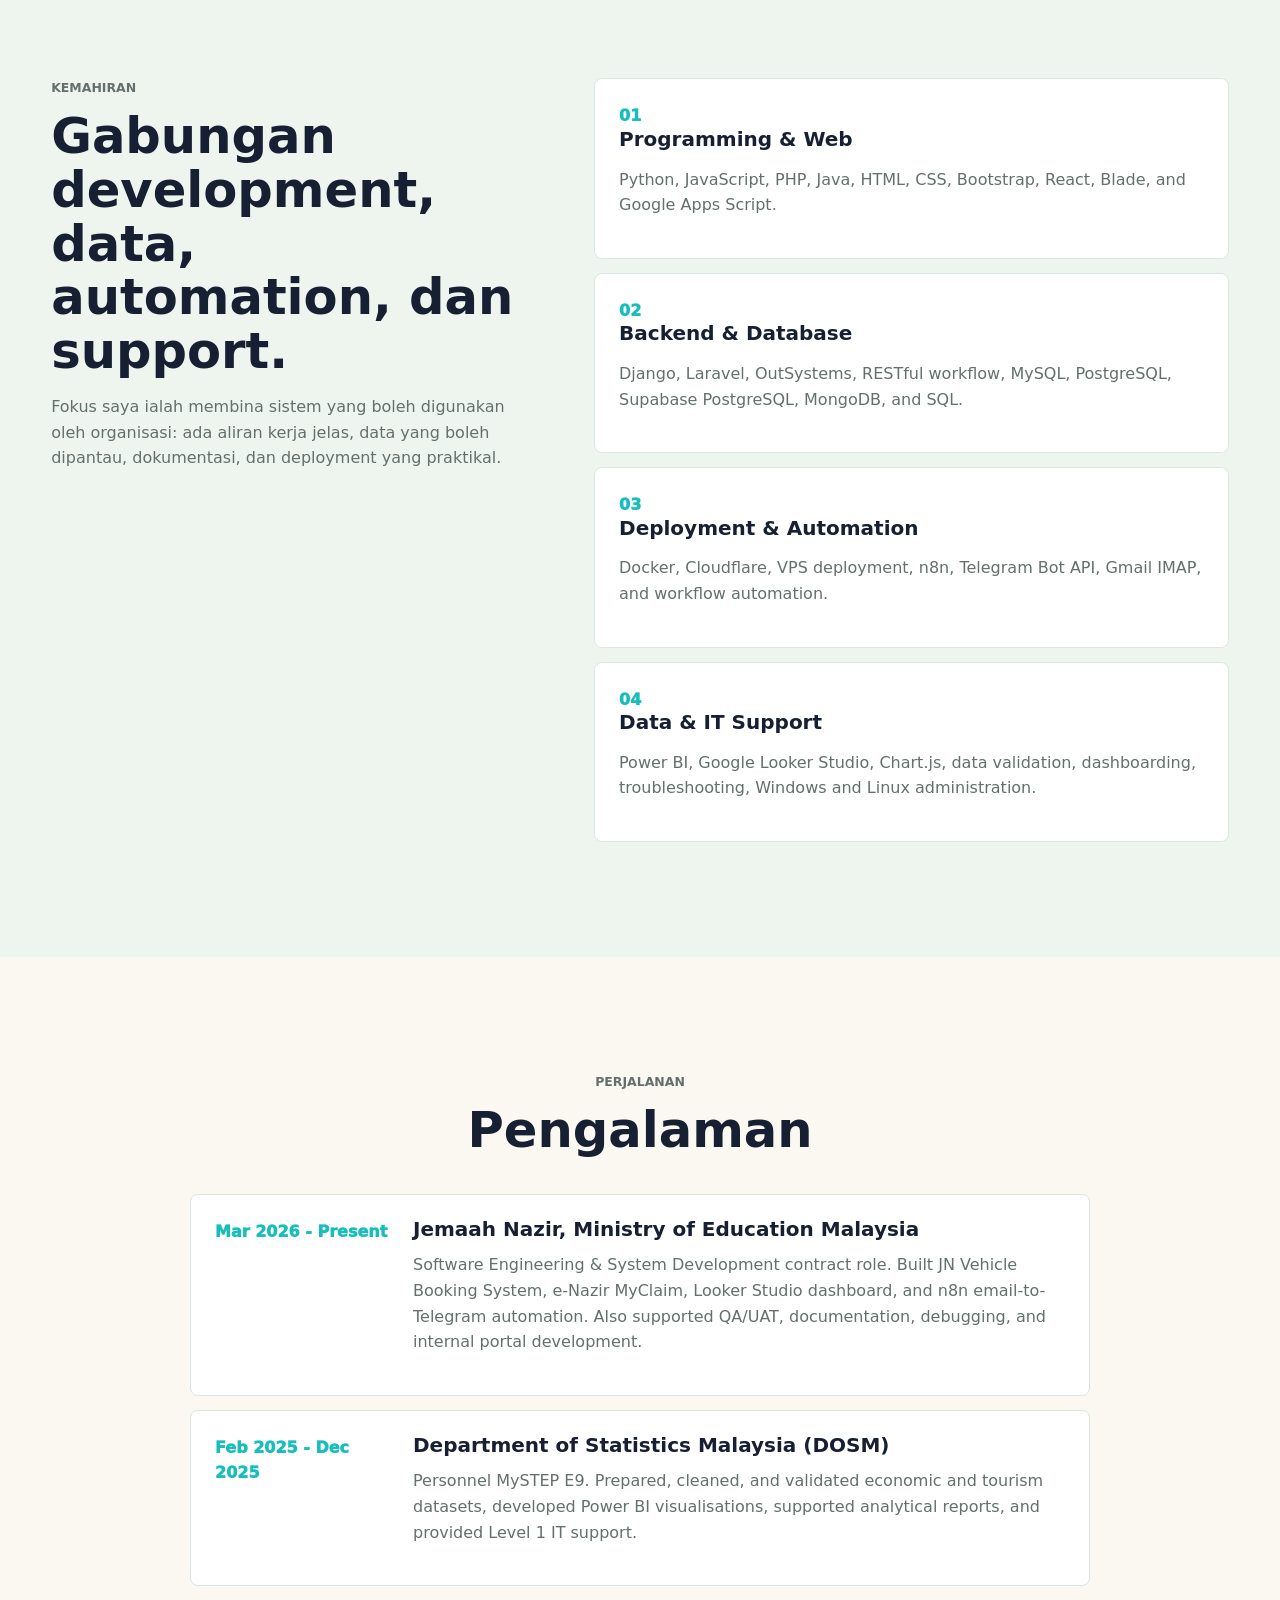
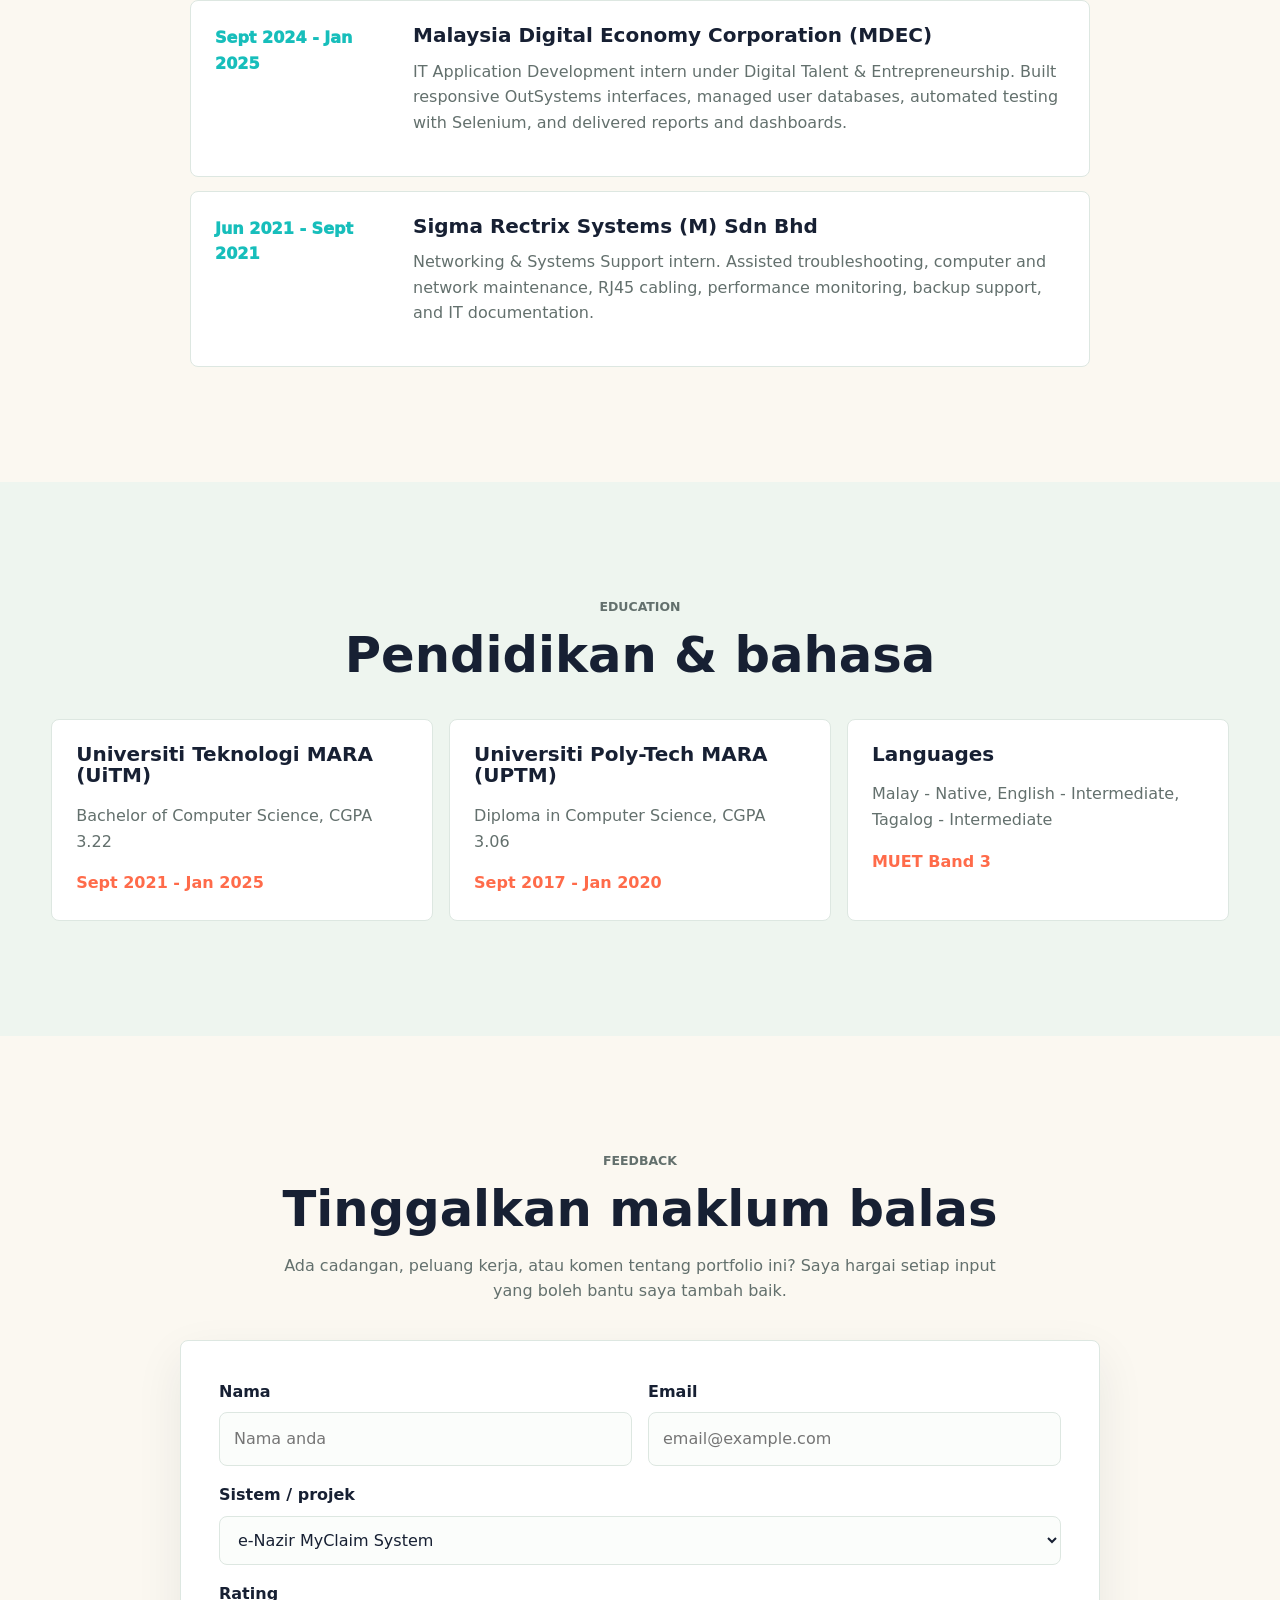
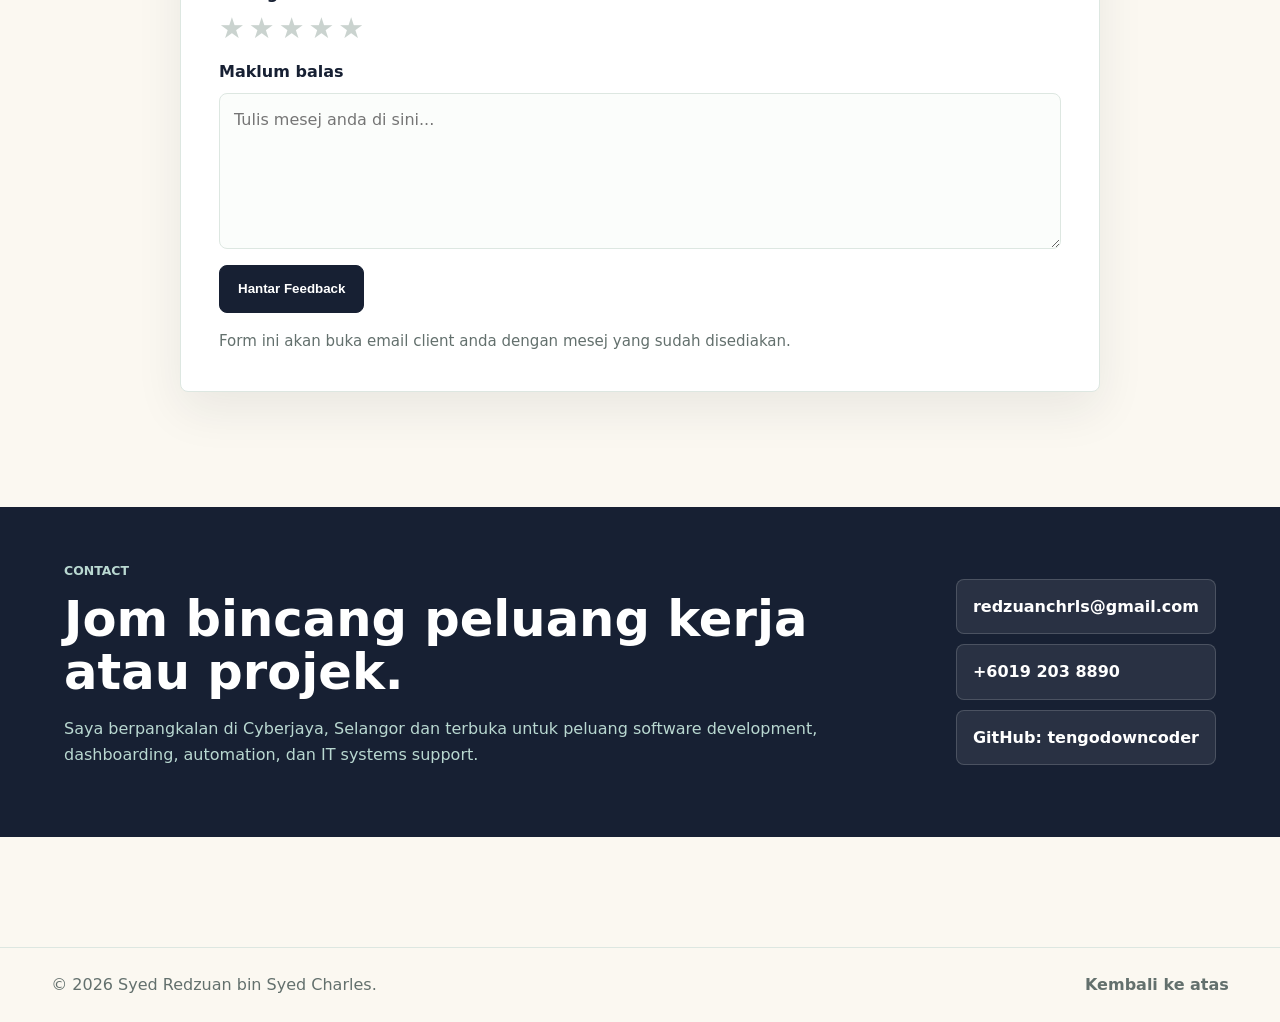
==== commit 8df82fef: "Update hero to circular profile portrait" ====
--- a/index.html
+++ b/index.html
@@ -52,6 +52,16 @@
             <a class="button secondary" href="mailto:redzuanchrls@gmail.com">Email Saya</a>
           </div>
         </div>
+
+        <div class="hero-portrait" aria-label="Gambar Syed Redzuan bin Syed Charles">
+          <div class="portrait-frame">
+            <img src="assets/profile-hero-cutout.png" alt="Syed Redzuan bin Syed Charles" />
+          </div>
+          <div class="availability-badge">
+            <span></span>
+            Available for opportunities
+          </div>
+        </div>
       </section>
 
       <section class="stats" aria-label="Ringkasan pencapaian">
--- a/styles.css
+++ b/styles.css
@@ -115,21 +115,87 @@
 
 .hero {
   position: relative;
-  display: flex;
+  display: grid;
+  grid-template-columns: minmax(0, 1fr) minmax(300px, 0.66fr);
+  gap: clamp(28px, 5rem, 72px);
   align-items: center;
   min-height: calc(100vh - 80px);
   padding: clamp(48px, 7rem, 96px) clamp(18px, 4rem, 64px) clamp(28px, 5rem, 70px);
   overflow: hidden;
   background:
-    linear-gradient(90deg, rgba(251, 248, 241, 0.98) 0%, rgba(251, 248, 241, 0.86) 44%, rgba(251, 248, 241, 0.18) 100%),
-    url("assets/portfolio-visual.svg") right center / min(66rem, 82vw) auto no-repeat,
+    linear-gradient(90deg, rgba(251, 248, 241, 1) 0%, rgba(251, 248, 241, 0.9) 43%, rgba(251, 248, 241, 0.2) 100%),
+    linear-gradient(135deg, rgba(23, 190, 187, 0.16), rgba(255, 207, 90, 0.18)),
     #fbf8f1;
+}
+
+.hero::before {
+  content: "";
+  position: absolute;
+  inset: auto 0 0 0;
+  height: 34%;
+  background: linear-gradient(0deg, rgba(251, 248, 241, 0.96), rgba(251, 248, 241, 0));
+  pointer-events: none;
+  z-index: 1;
 }
 
 .hero-copy {
   position: relative;
-  z-index: 1;
+  z-index: 2;
   max-width: 680px;
+}
+
+.hero-portrait {
+  position: relative;
+  z-index: 2;
+  display: grid;
+  justify-items: center;
+  align-self: center;
+}
+
+.portrait-frame {
+  display: grid;
+  width: min(32rem, 78vw);
+  aspect-ratio: 1;
+  place-items: end center;
+  overflow: hidden;
+  border: 8px solid rgba(255, 255, 255, 0.92);
+  border-radius: 50%;
+  background:
+    radial-gradient(circle at 48% 32%, rgba(255, 255, 255, 0.78), rgba(219, 230, 207, 0.7) 54%, rgba(199, 232, 227, 0.84)),
+    #eef5ef;
+  box-shadow: 0 28px 80px rgba(23, 32, 51, 0.14);
+}
+
+.portrait-frame img {
+  width: 92%;
+  height: 92%;
+  object-fit: contain;
+  object-position: center bottom;
+  filter: saturate(0.94) contrast(1);
+}
+
+.availability-badge {
+  display: inline-flex;
+  align-items: center;
+  gap: 9px;
+  min-height: 46px;
+  margin-top: -30px;
+  padding: 10px 18px;
+  border: 1px solid var(--line);
+  border-radius: 8px;
+  background: rgba(255, 255, 255, 0.96);
+  box-shadow: 0 16px 40px rgba(23, 32, 51, 0.12);
+  color: var(--ink);
+  font-size: 0.92rem;
+  font-weight: 850;
+}
+
+.availability-badge span {
+  width: 11px;
+  height: 11px;
+  border-radius: 50%;
+  background: #18c964;
+  box-shadow: 0 0 0 5px rgba(24, 201, 100, 0.14);
 }
 
 .eyebrow {
@@ -478,6 +544,40 @@
   margin-top: 18px;
 }
 
+.rating-summary {
+  display: flex;
+  flex-wrap: wrap;
+  gap: 8px;
+  align-items: center;
+  margin-top: 16px;
+  padding: 10px 12px;
+  border: 1px solid var(--line);
+  border-radius: 8px;
+  background: #fbfdfb;
+}
+
+.rating-summary.empty {
+  color: var(--muted);
+}
+
+.rating-summary strong {
+  color: var(--ink);
+  font-size: 0.95rem;
+}
+
+.rating-summary small {
+  color: var(--muted);
+  font-weight: 750;
+}
+
+.rating-stars span {
+  color: #cad3cf;
+}
+
+.rating-stars span.active {
+  color: var(--gold);
+}
+
 .tags span {
   padding: 7px 10px;
   border: 1px solid var(--line);
@@ -485,6 +585,19 @@
   color: var(--muted);
   font-size: 0.84rem;
   font-weight: 750;
+}
+
+.project-link {
+  display: inline-flex;
+  align-items: center;
+  justify-content: center;
+  min-height: 42px;
+  margin-top: 18px;
+  padding: 10px 14px;
+  border-radius: 8px;
+  color: white;
+  background: var(--ink);
+  font-weight: 850;
 }
 
 .split {
@@ -614,6 +727,11 @@
 
 .feedback-form textarea {
   resize: vertical;
+}
+
+.details-textarea {
+  min-height: 260px;
+  line-height: 1.7;
 }
 
 .feedback-form input:focus,
@@ -911,10 +1029,43 @@
   border-top: 1px solid var(--line);
 }
 
+.modal-detail h3,
+.modal-comments h3 {
+  margin-bottom: 16px;
+}
+
 .modal-detail p,
 .empty-comments,
 .comment-item p {
   color: var(--muted);
+}
+
+.rich-detail {
+  display: grid;
+  gap: 16px;
+  color: var(--muted);
+}
+
+.rich-detail p,
+.rich-detail ul {
+  margin: 0;
+}
+
+.rich-detail h4 {
+  margin: 12px 0 0;
+  color: var(--ink);
+  font-size: 1rem;
+  line-height: 1.25;
+}
+
+.rich-detail ul {
+  display: grid;
+  gap: 8px;
+  padding-left: 20px;
+}
+
+.rich-detail li {
+  padding-left: 4px;
 }
 
 .comment-item {
@@ -945,9 +1096,9 @@
 
   .hero {
     min-height: auto;
+    grid-template-columns: 1fr;
     background:
       linear-gradient(180deg, rgba(251, 248, 241, 0.96), rgba(251, 248, 241, 0.82)),
-      url("assets/portfolio-visual.svg") right bottom / 54rem auto no-repeat,
       #fbf8f1;
   }
 
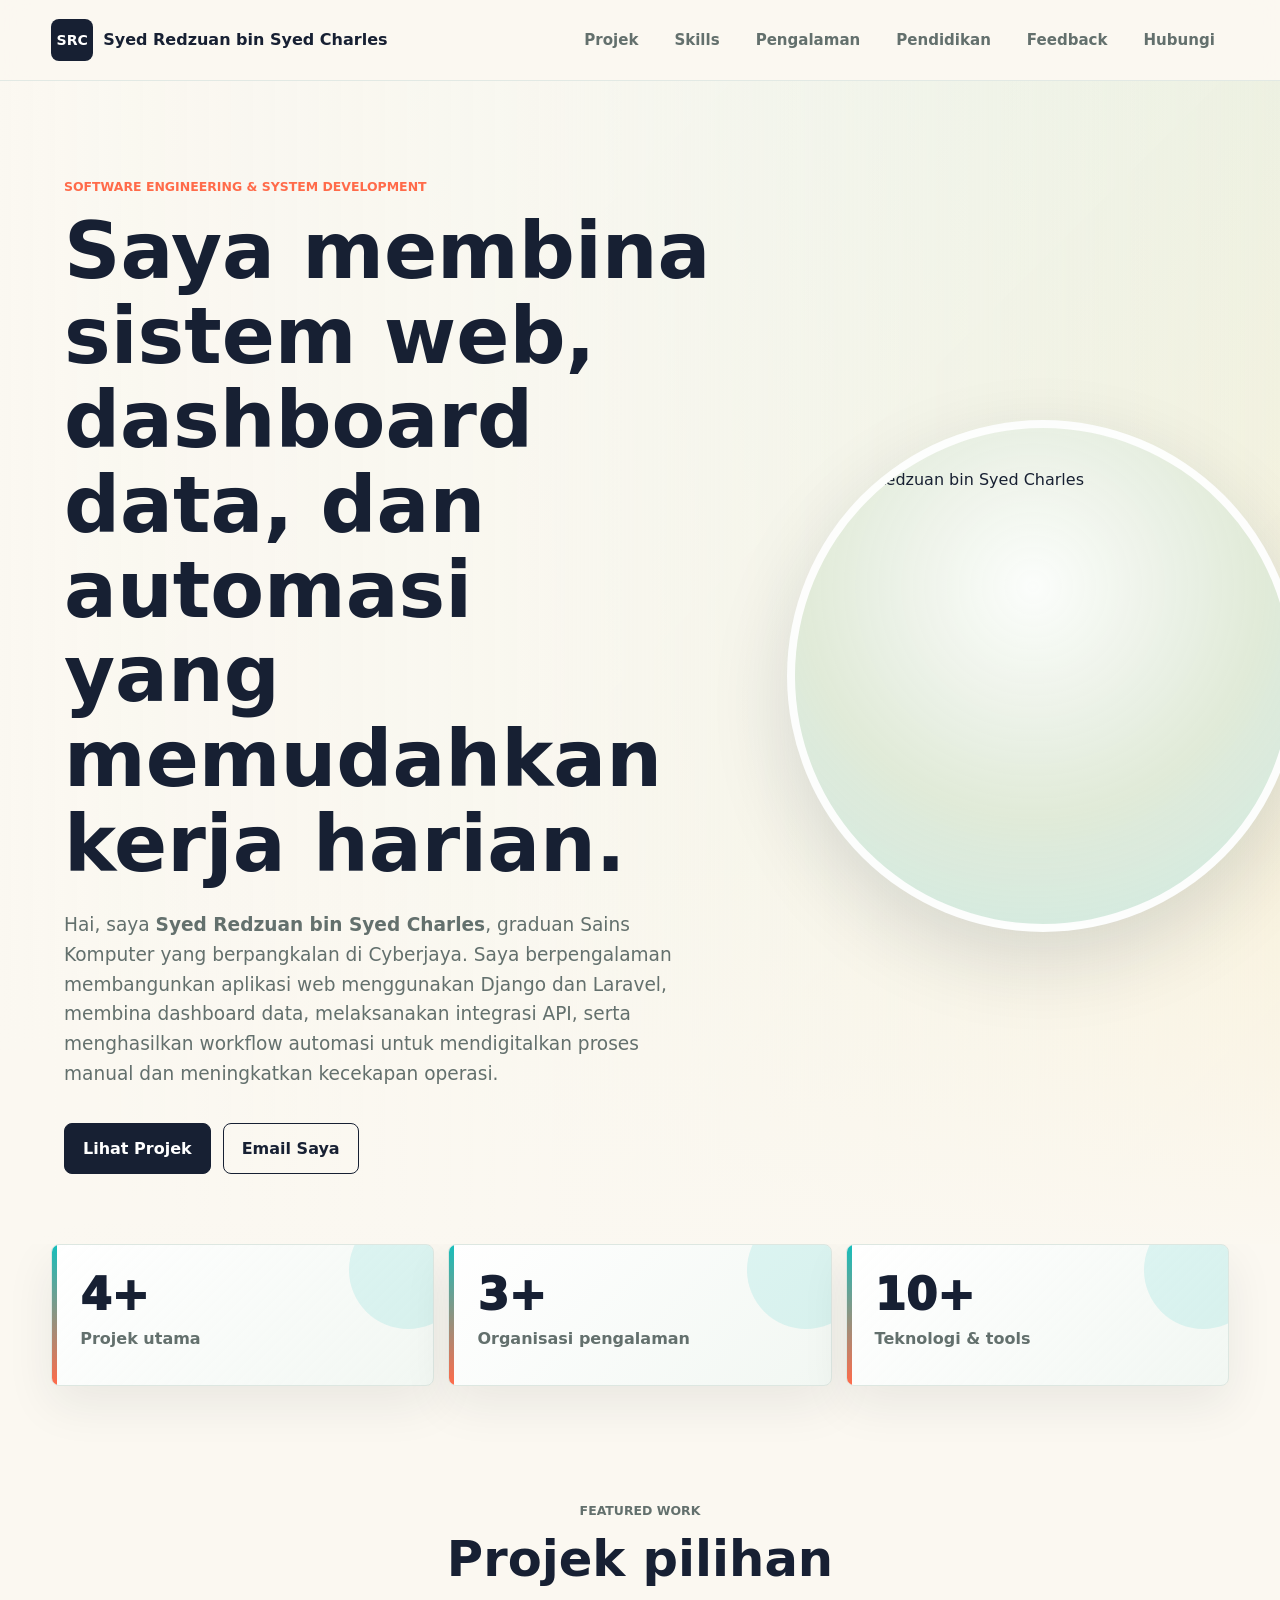
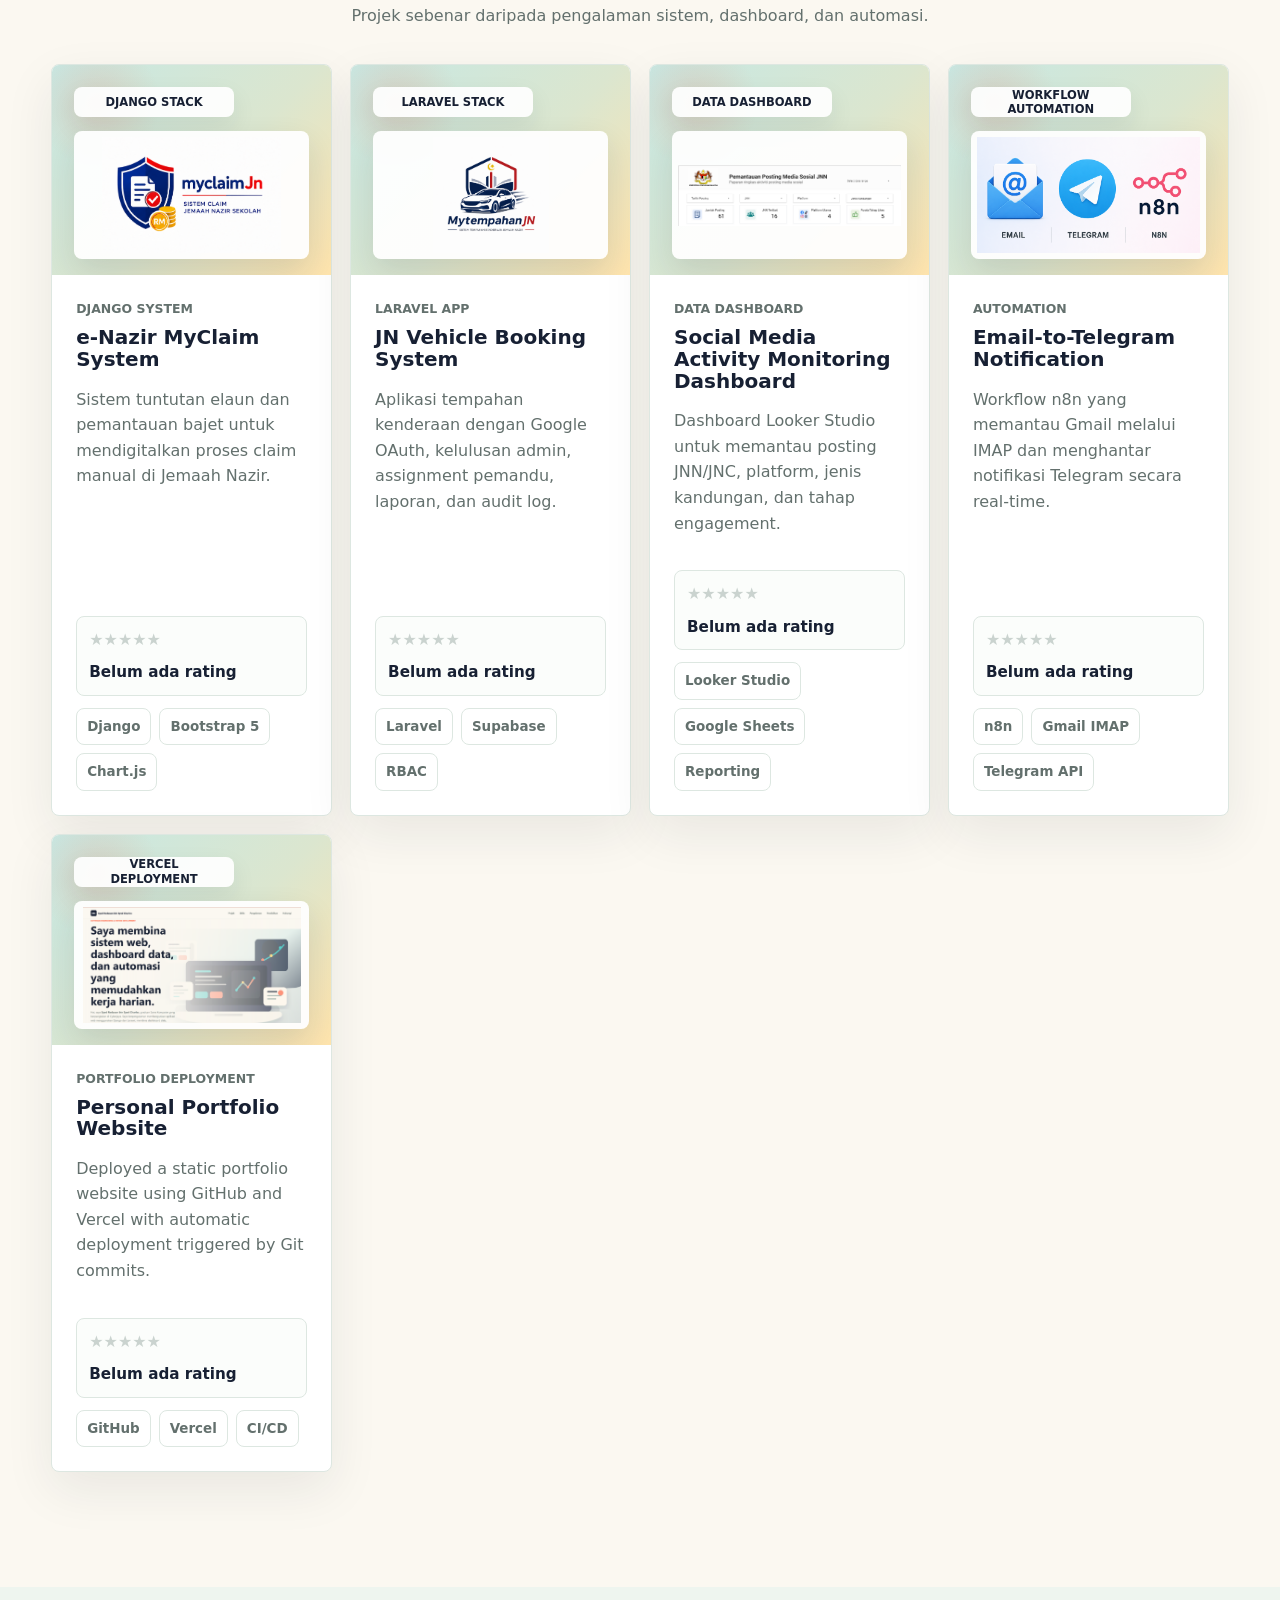
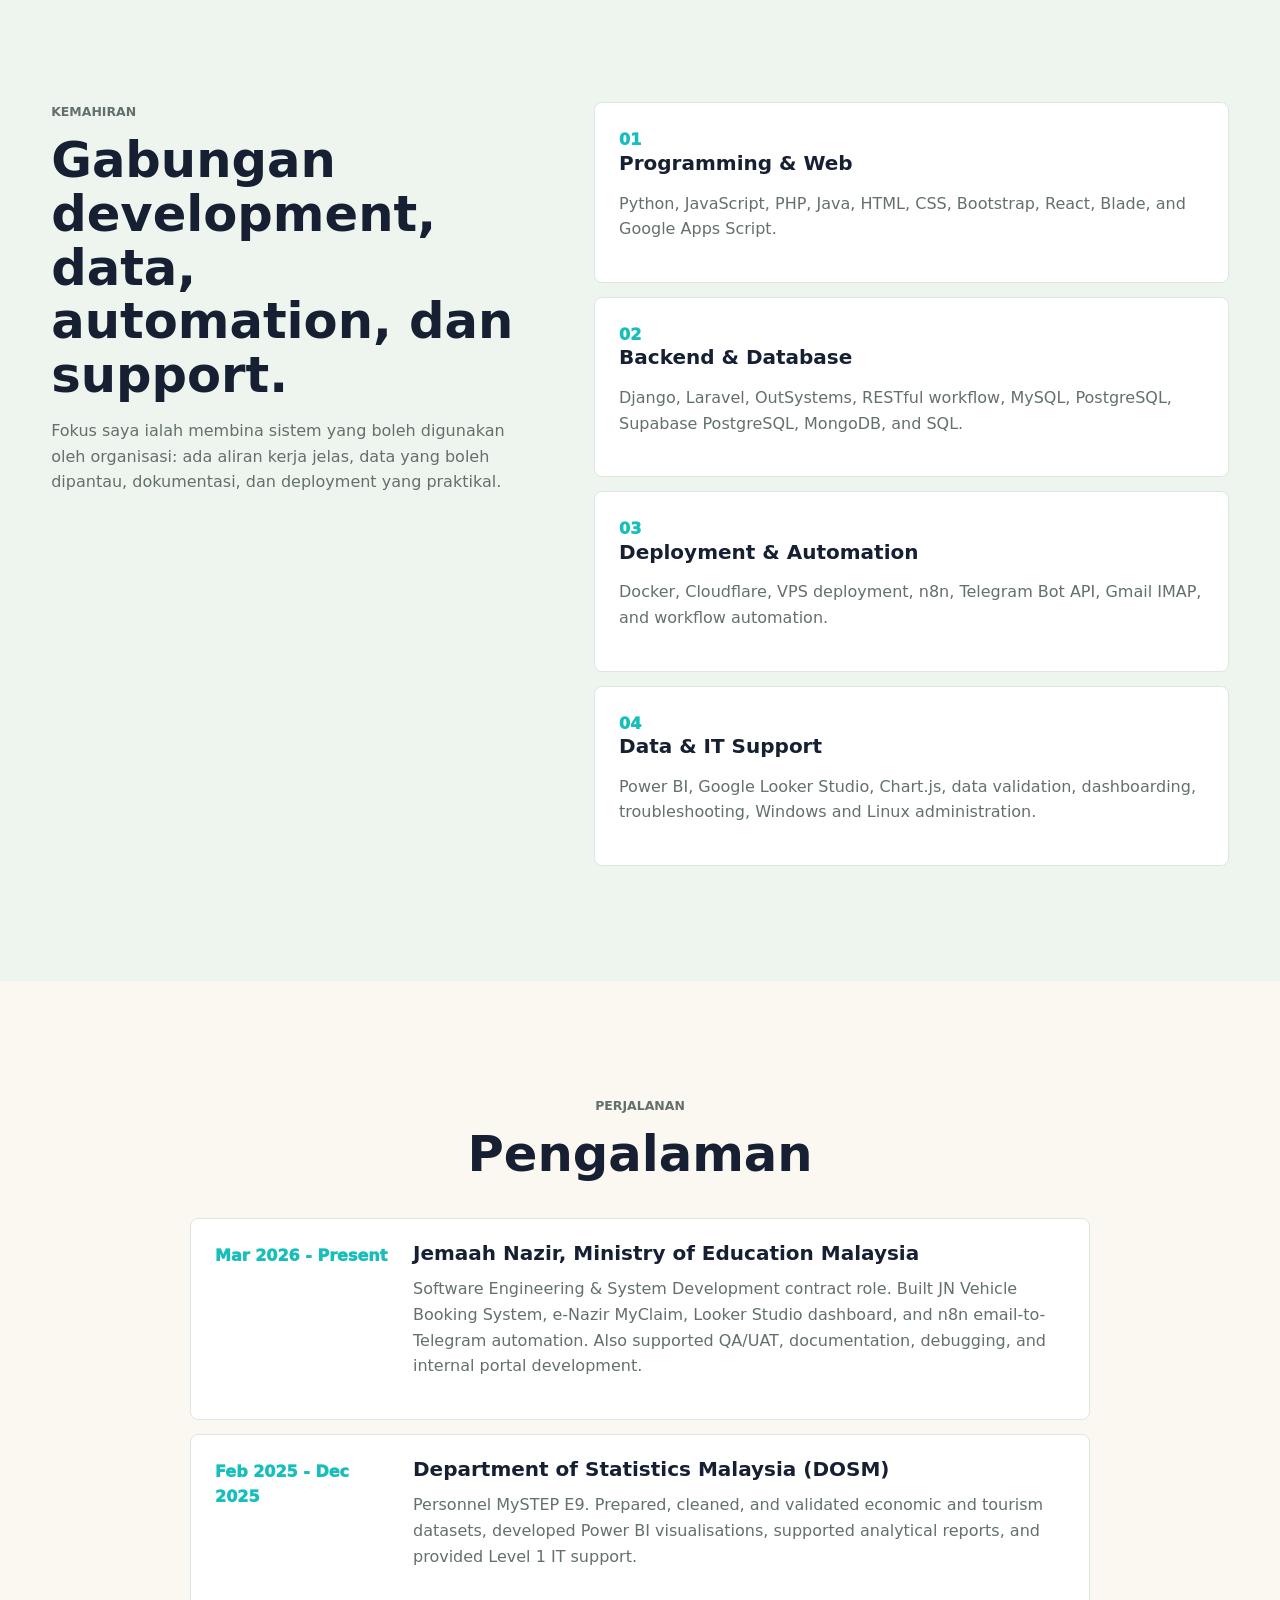
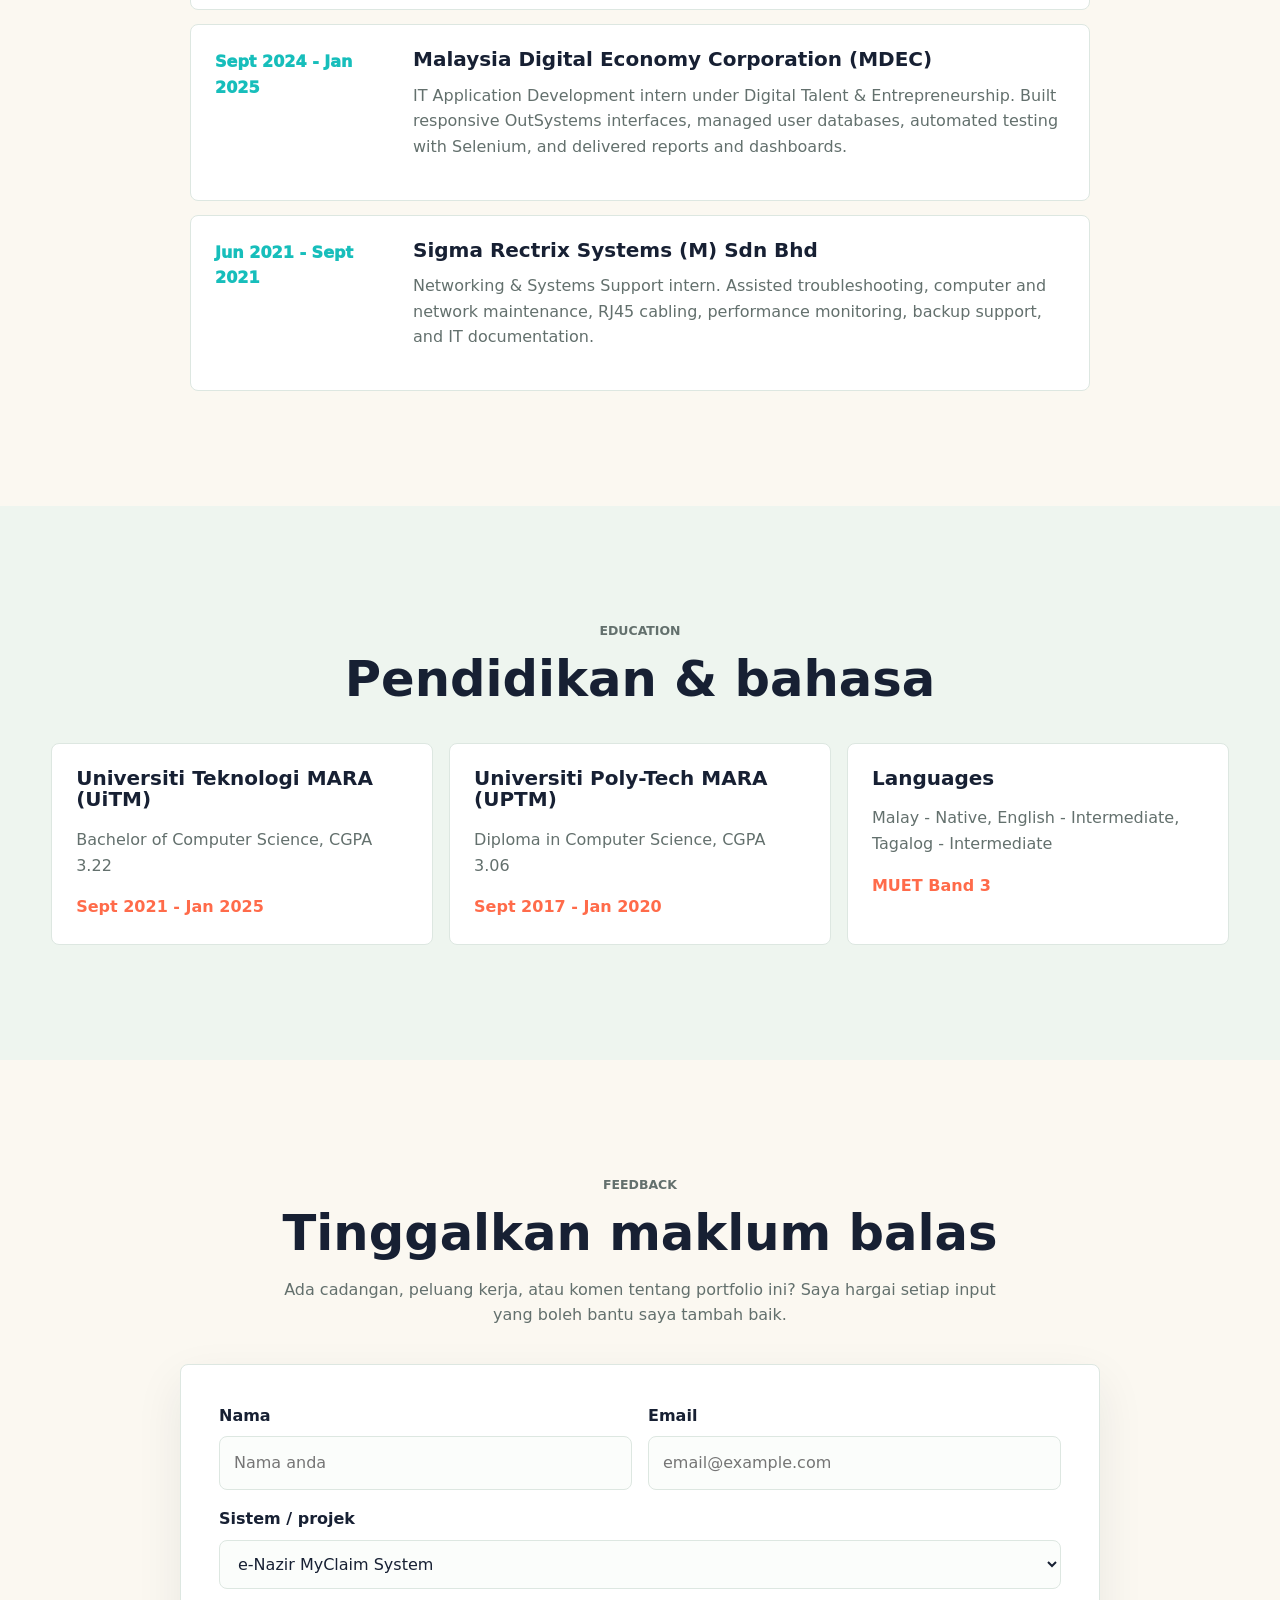
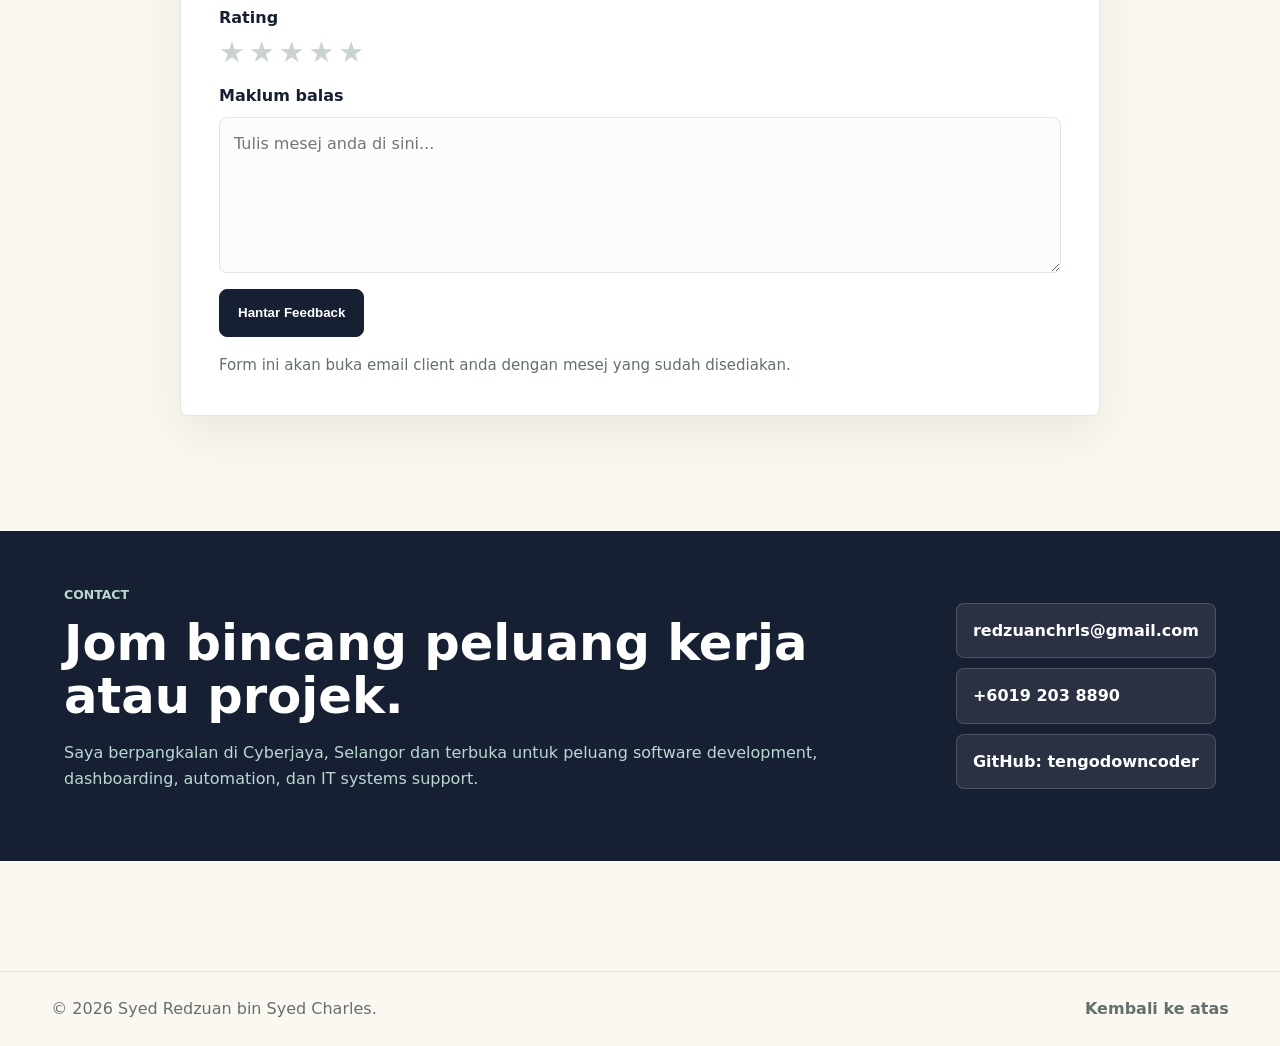
==== commit 1c0542a2: "Remove availability badge and align card footers" ====
--- a/index.html
+++ b/index.html
@@ -57,10 +57,6 @@
           <div class="portrait-frame">
             <img src="assets/profile-hero-cutout.png" alt="Syed Redzuan bin Syed Charles" />
           </div>
-          <div class="availability-badge">
-            <span></span>
-            Available for opportunities
-          </div>
         </div>
       </section>
 
--- a/styles.css
+++ b/styles.css
@@ -174,30 +174,6 @@
   filter: saturate(0.94) contrast(1);
 }
 
-.availability-badge {
-  display: inline-flex;
-  align-items: center;
-  gap: 9px;
-  min-height: 46px;
-  margin-top: -30px;
-  padding: 10px 18px;
-  border: 1px solid var(--line);
-  border-radius: 8px;
-  background: rgba(255, 255, 255, 0.96);
-  box-shadow: 0 16px 40px rgba(23, 32, 51, 0.12);
-  color: var(--ink);
-  font-size: 0.92rem;
-  font-weight: 850;
-}
-
-.availability-badge span {
-  width: 11px;
-  height: 11px;
-  border-radius: 50%;
-  background: #18c964;
-  box-shadow: 0 0 0 5px rgba(24, 201, 100, 0.14);
-}
-
 .eyebrow {
   margin: 0 0 12px;
   color: var(--coral);
@@ -359,6 +335,8 @@
 }
 
 .project-card {
+  display: flex;
+  flex-direction: column;
   overflow: hidden;
   background: var(--surface);
   border: 1px solid var(--line);
@@ -527,6 +505,9 @@
 }
 
 .project-content {
+  display: flex;
+  flex: 1;
+  flex-direction: column;
   padding: 24px;
 }
 
@@ -538,10 +519,15 @@
   text-transform: uppercase;
 }
 
+.project-card-bottom {
+  margin-top: auto;
+  padding-top: 18px;
+}
+
 .tags {
   flex-wrap: wrap;
   gap: 8px;
-  margin-top: 18px;
+  margin-top: 12px;
 }
 
 .rating-summary {
@@ -549,7 +535,7 @@
   flex-wrap: wrap;
   gap: 8px;
   align-items: center;
-  margin-top: 16px;
+  margin-top: 0;
   padding: 10px 12px;
   border: 1px solid var(--line);
   border-radius: 8px;
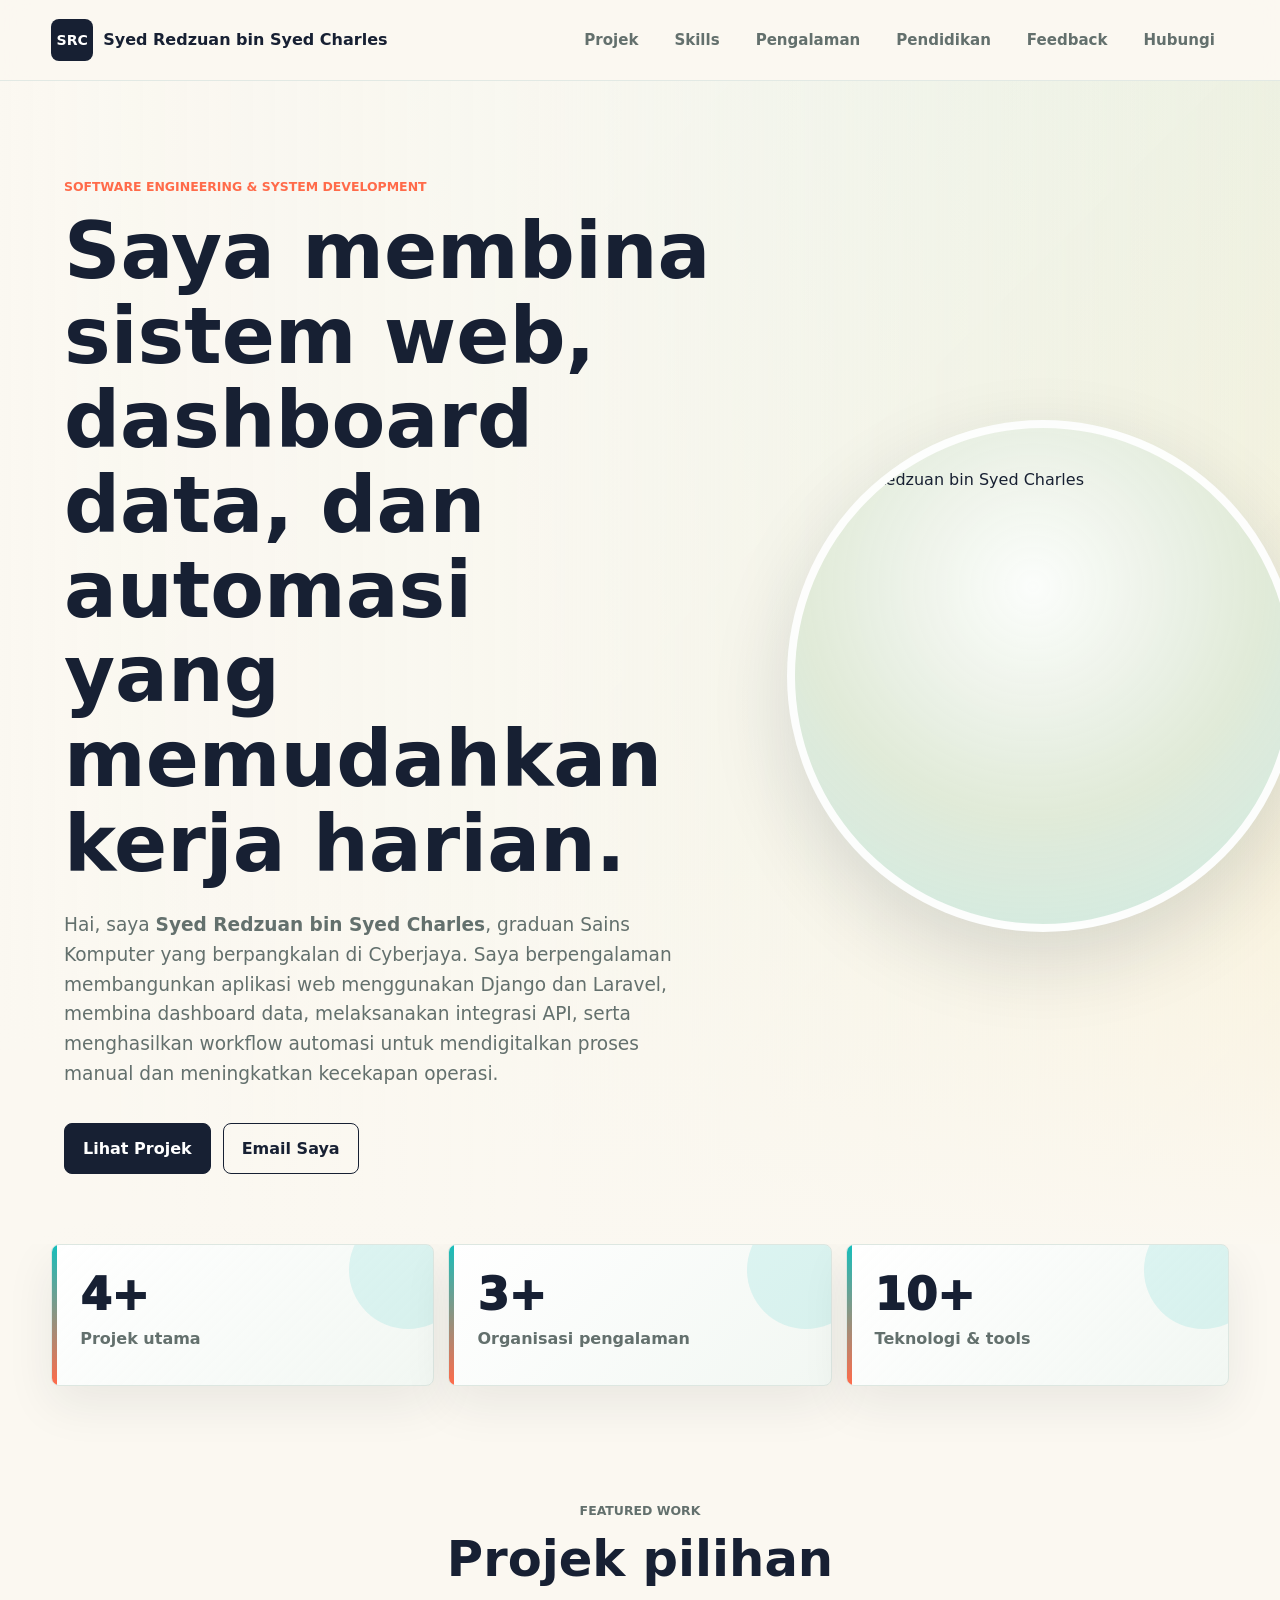
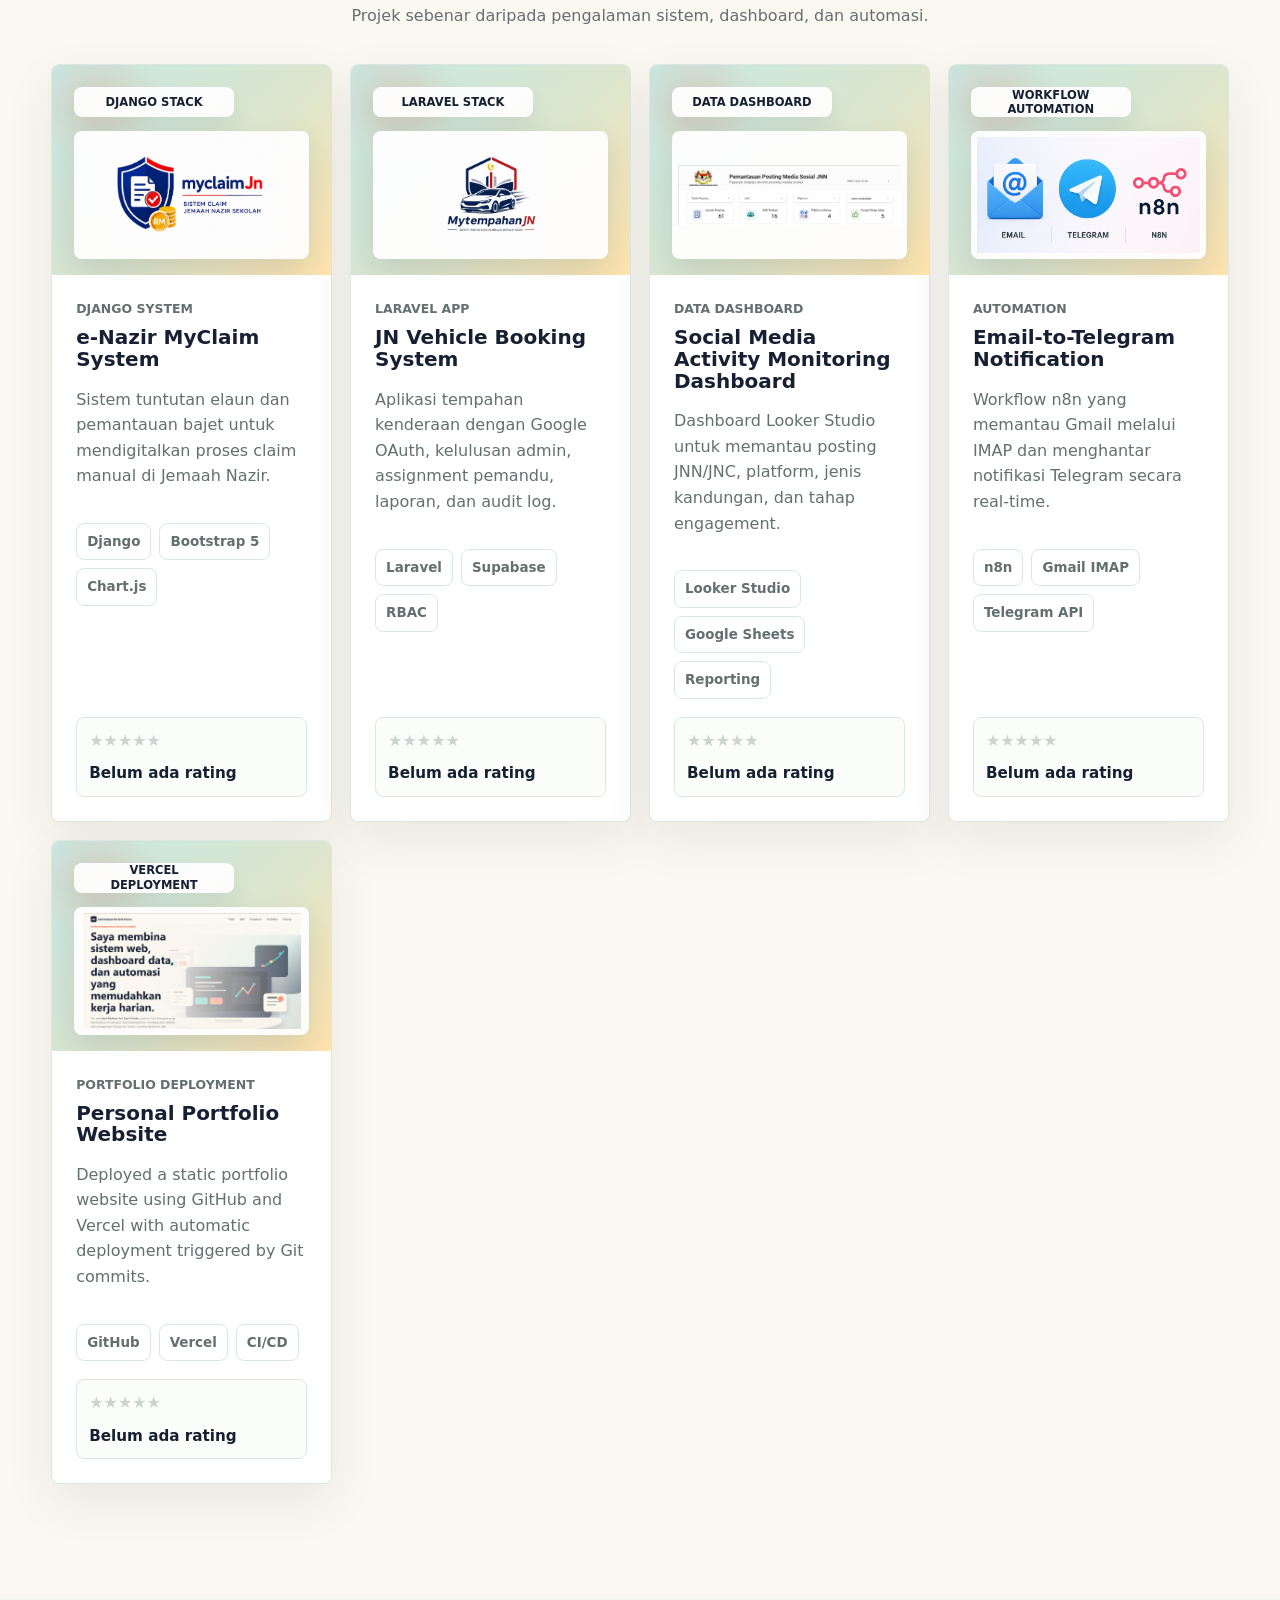
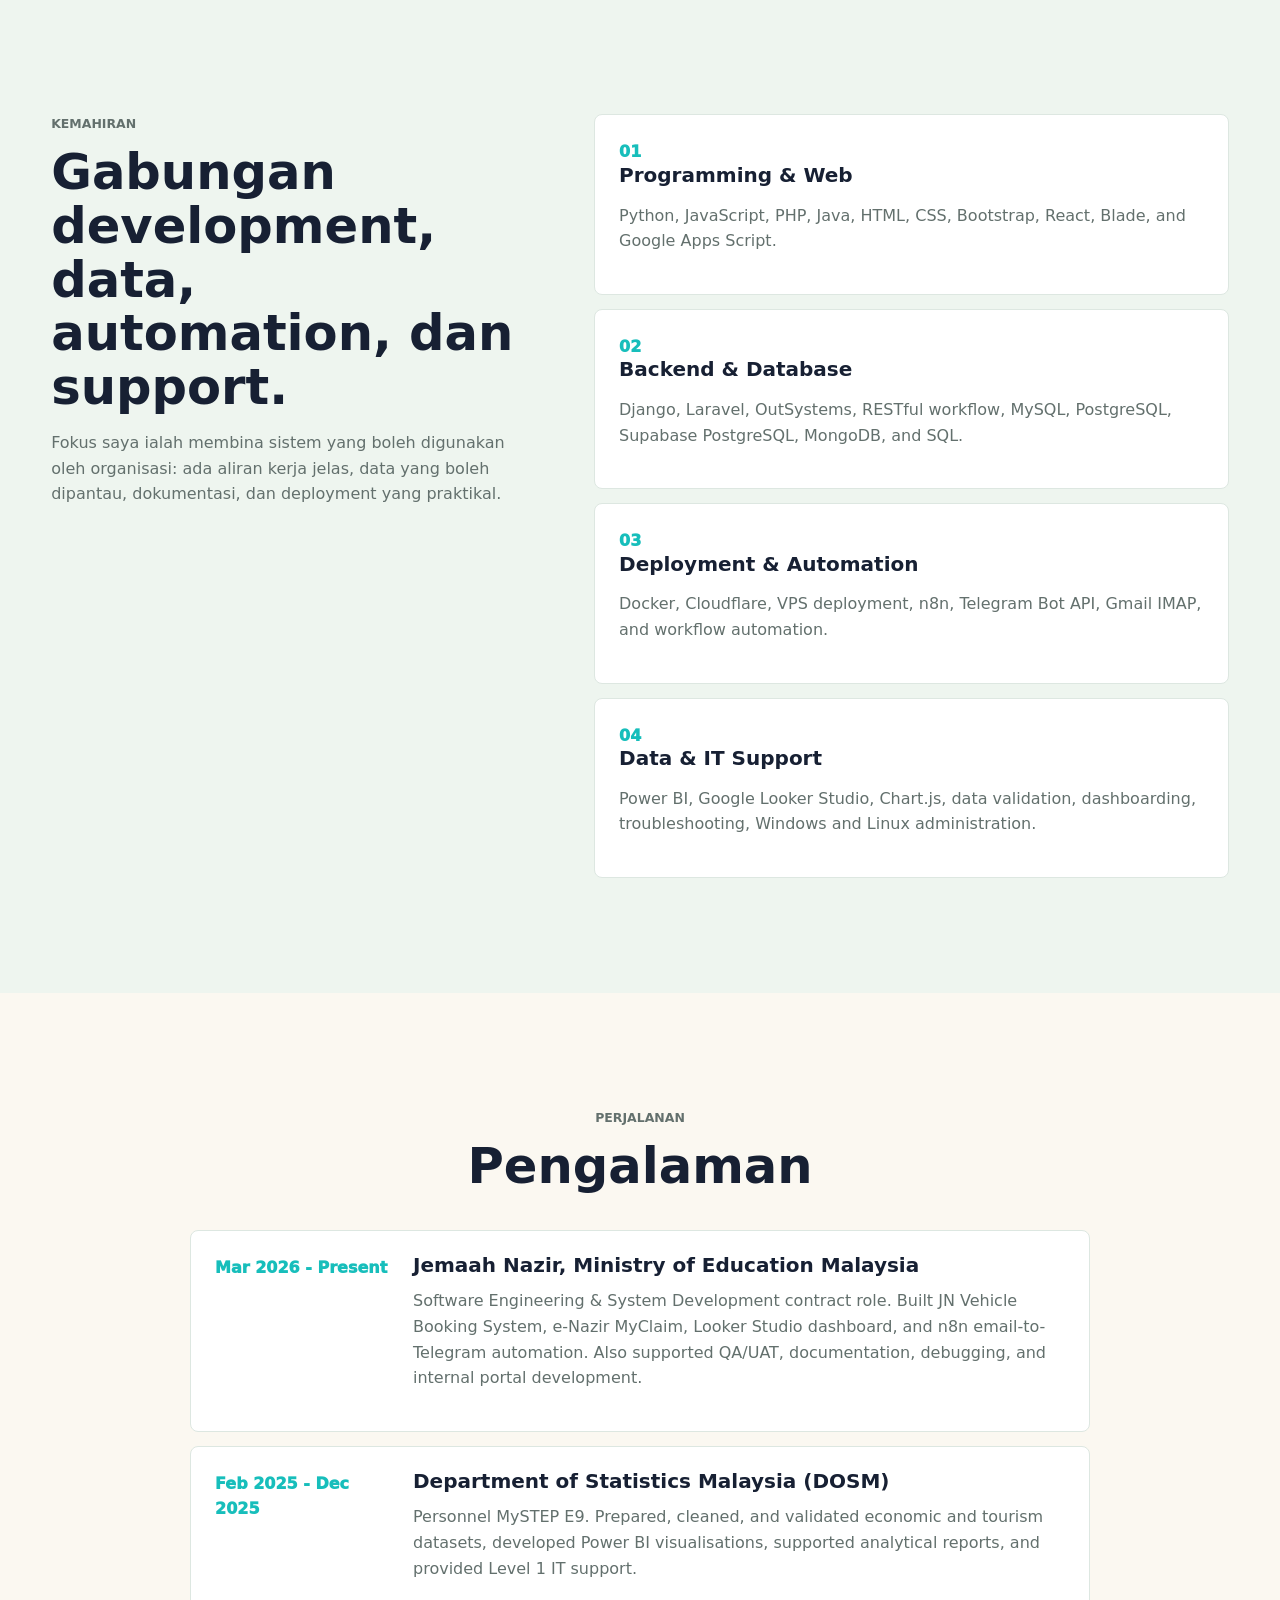
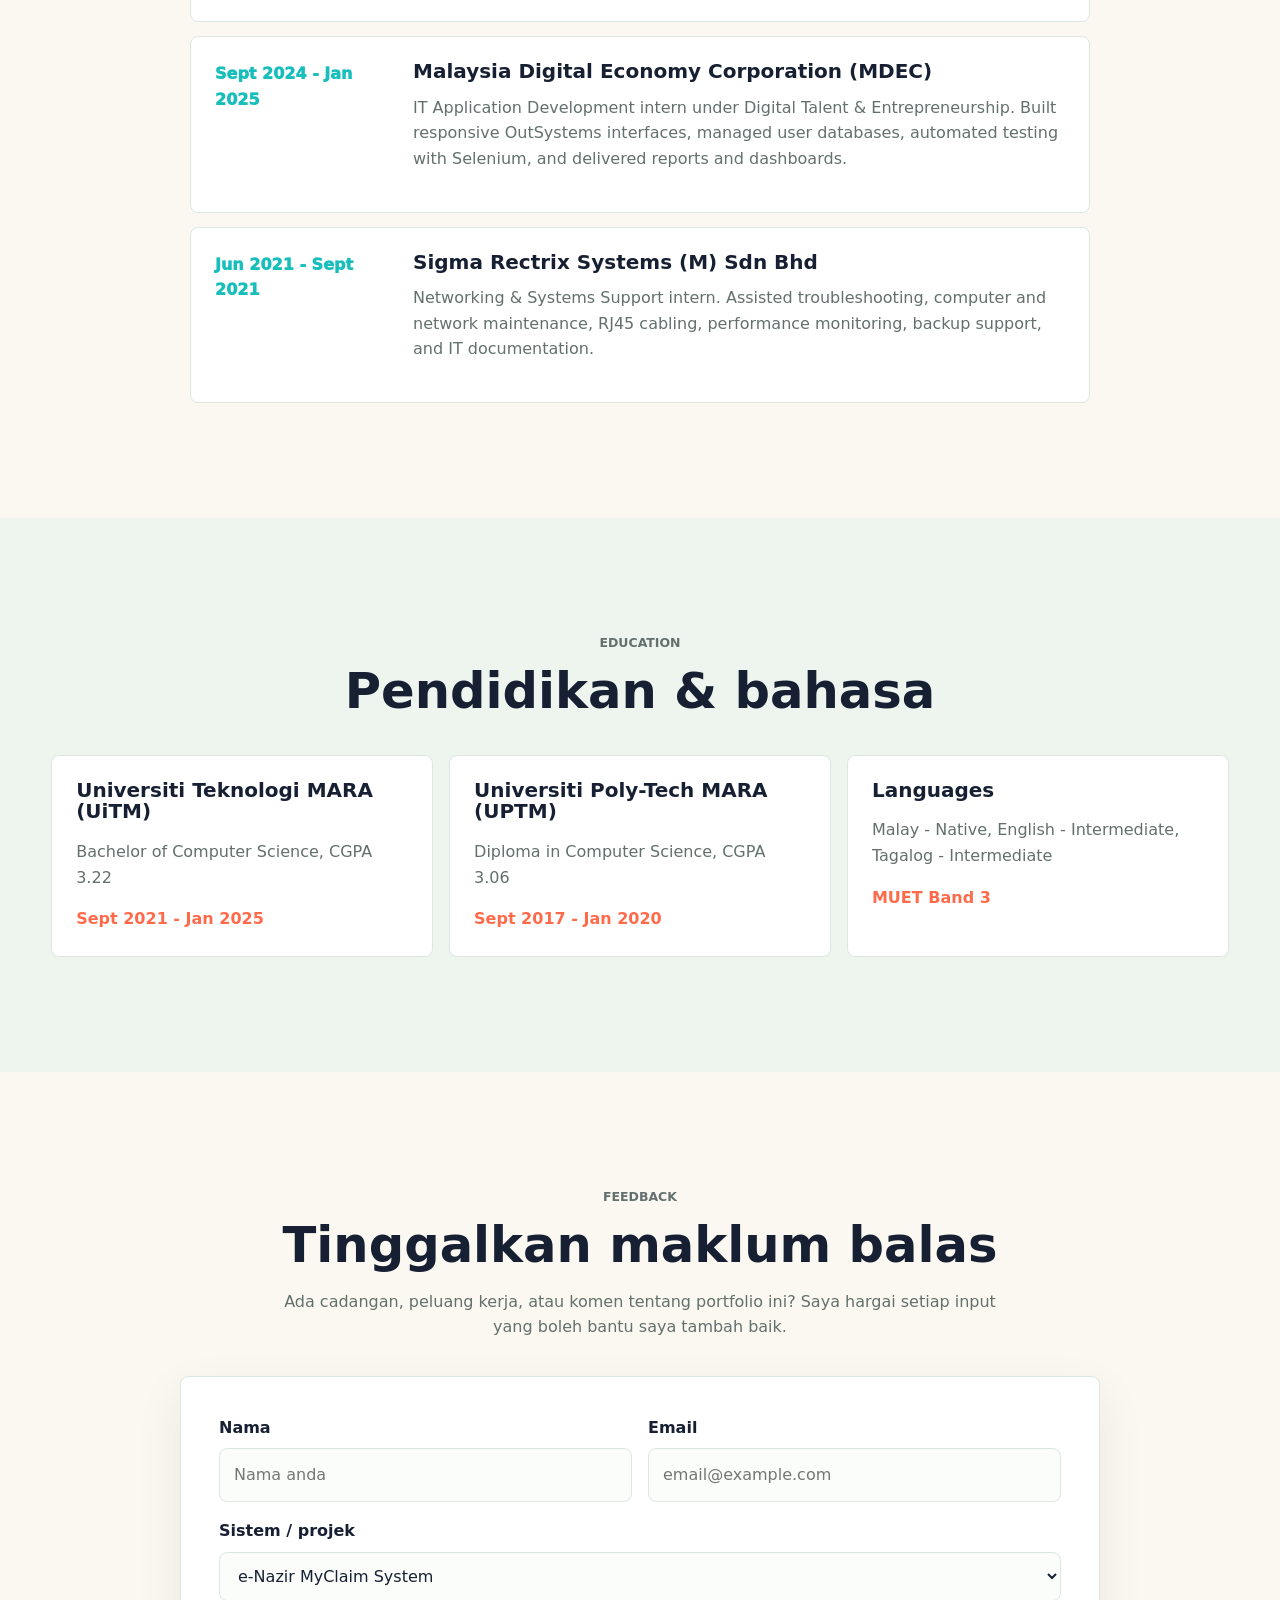
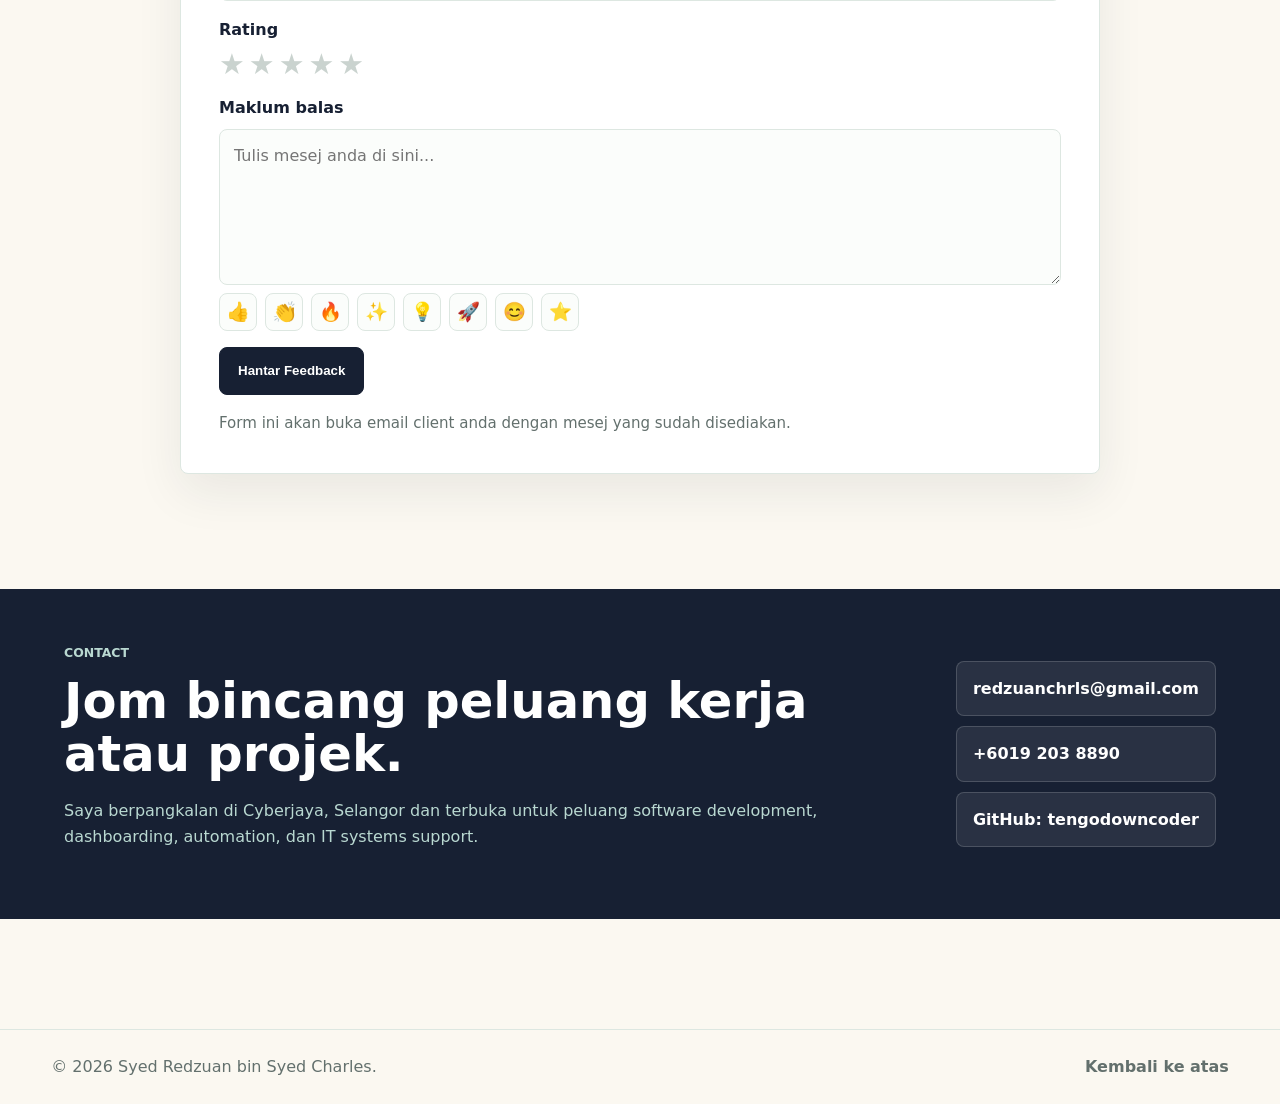
==== commit b0af03ae: "Add emoji toolbar to feedback form" ====
--- a/index.html
+++ b/index.html
@@ -226,8 +226,18 @@
           </div>
           <label>
             <span>Maklum balas</span>
-            <textarea name="message" rows="5" placeholder="Tulis mesej anda di sini..." required></textarea>
+            <textarea id="feedback-message" name="message" rows="5" placeholder="Tulis mesej anda di sini..." required></textarea>
           </label>
+          <div class="emoji-toolbar" aria-label="Pilih emoji untuk feedback">
+            <button type="button" data-emoji="👍">👍</button>
+            <button type="button" data-emoji="👏">👏</button>
+            <button type="button" data-emoji="🔥">🔥</button>
+            <button type="button" data-emoji="✨">✨</button>
+            <button type="button" data-emoji="💡">💡</button>
+            <button type="button" data-emoji="🚀">🚀</button>
+            <button type="button" data-emoji="😊">😊</button>
+            <button type="button" data-emoji="⭐">⭐</button>
+          </div>
           <button class="button primary" type="submit">Hantar Feedback</button>
           <p class="form-note" id="feedback-note" aria-live="polite">
             Form ini akan buka email client anda dengan mesej yang sudah disediakan.
--- a/styles.css
+++ b/styles.css
@@ -519,15 +519,15 @@
   text-transform: uppercase;
 }
 
-.project-card-bottom {
-  margin-top: auto;
-  padding-top: 18px;
-}
-
 .tags {
   flex-wrap: wrap;
   gap: 8px;
-  margin-top: 12px;
+  margin-top: 18px;
+}
+
+.project-card-footer {
+  margin-top: auto;
+  padding-top: 18px;
 }
 
 .rating-summary {
@@ -535,7 +535,6 @@
   flex-wrap: wrap;
   gap: 8px;
   align-items: center;
-  margin-top: 0;
   padding: 10px 12px;
   border: 1px solid var(--line);
   border-radius: 8px;
@@ -725,6 +724,31 @@
 .feedback-form select:focus {
   border-color: var(--teal);
   outline: 3px solid rgba(23, 190, 187, 0.16);
+}
+
+.emoji-toolbar {
+  display: flex;
+  flex-wrap: wrap;
+  gap: 8px;
+  margin-top: -8px;
+}
+
+.emoji-toolbar button {
+  display: grid;
+  width: 38px;
+  height: 38px;
+  place-items: center;
+  border: 1px solid var(--line);
+  border-radius: 8px;
+  background: #fbfdfb;
+  cursor: pointer;
+  font-size: 1.15rem;
+}
+
+.emoji-toolbar button:hover,
+.emoji-toolbar button:focus-visible {
+  border-color: var(--teal);
+  outline: 3px solid rgba(23, 190, 187, 0.14);
 }
 
 .rating-field {
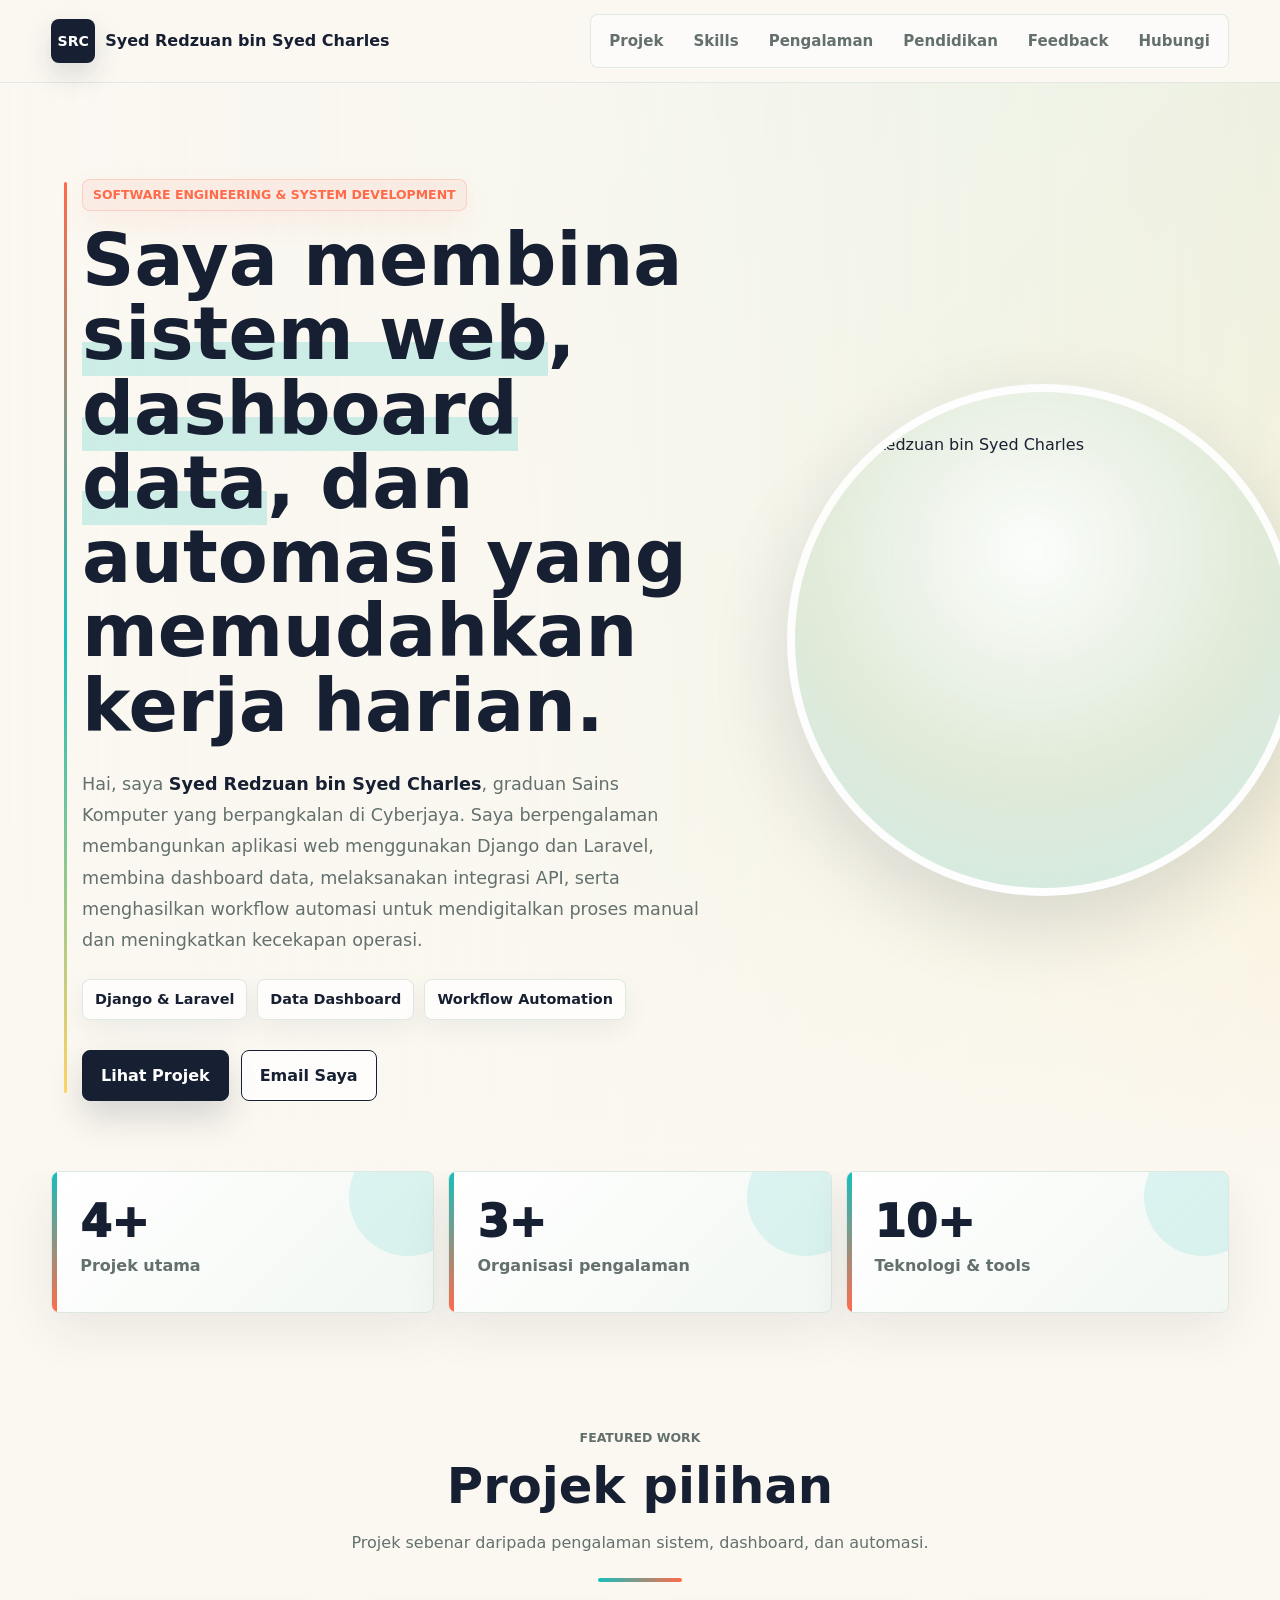
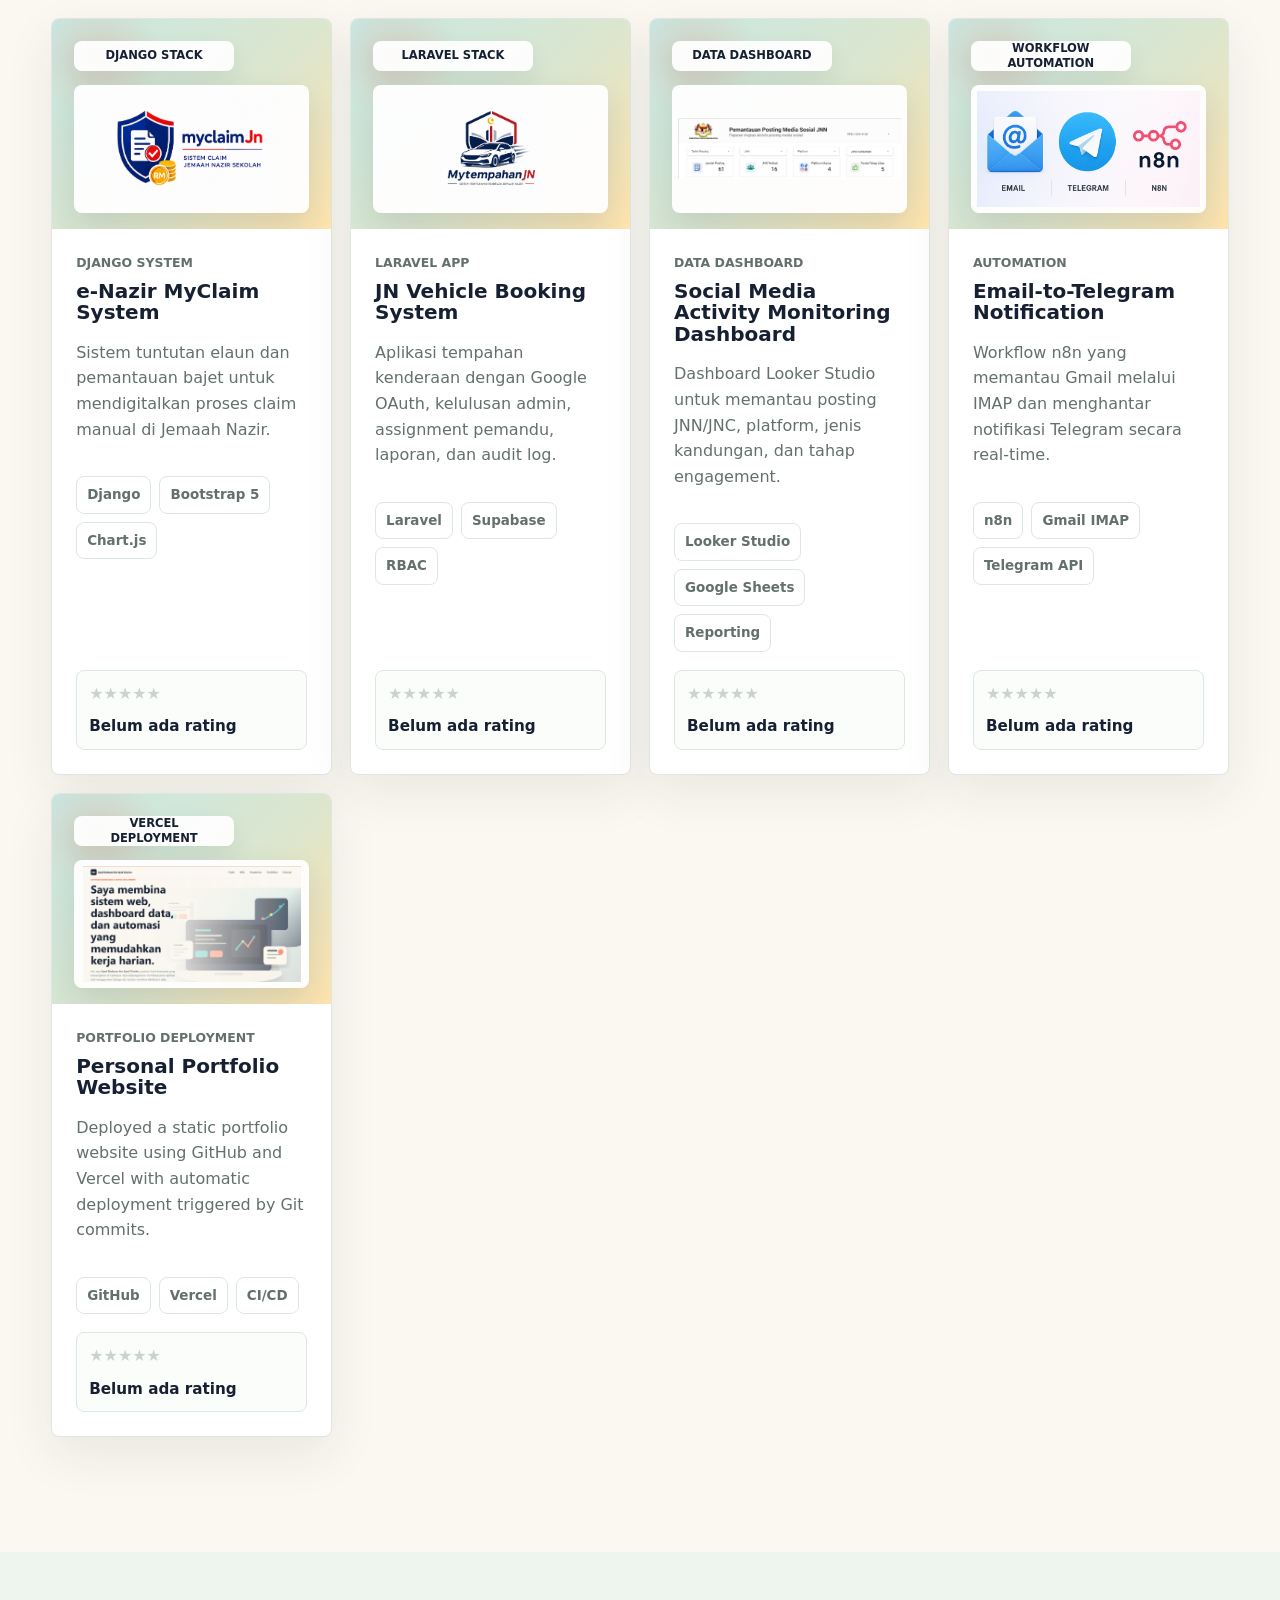
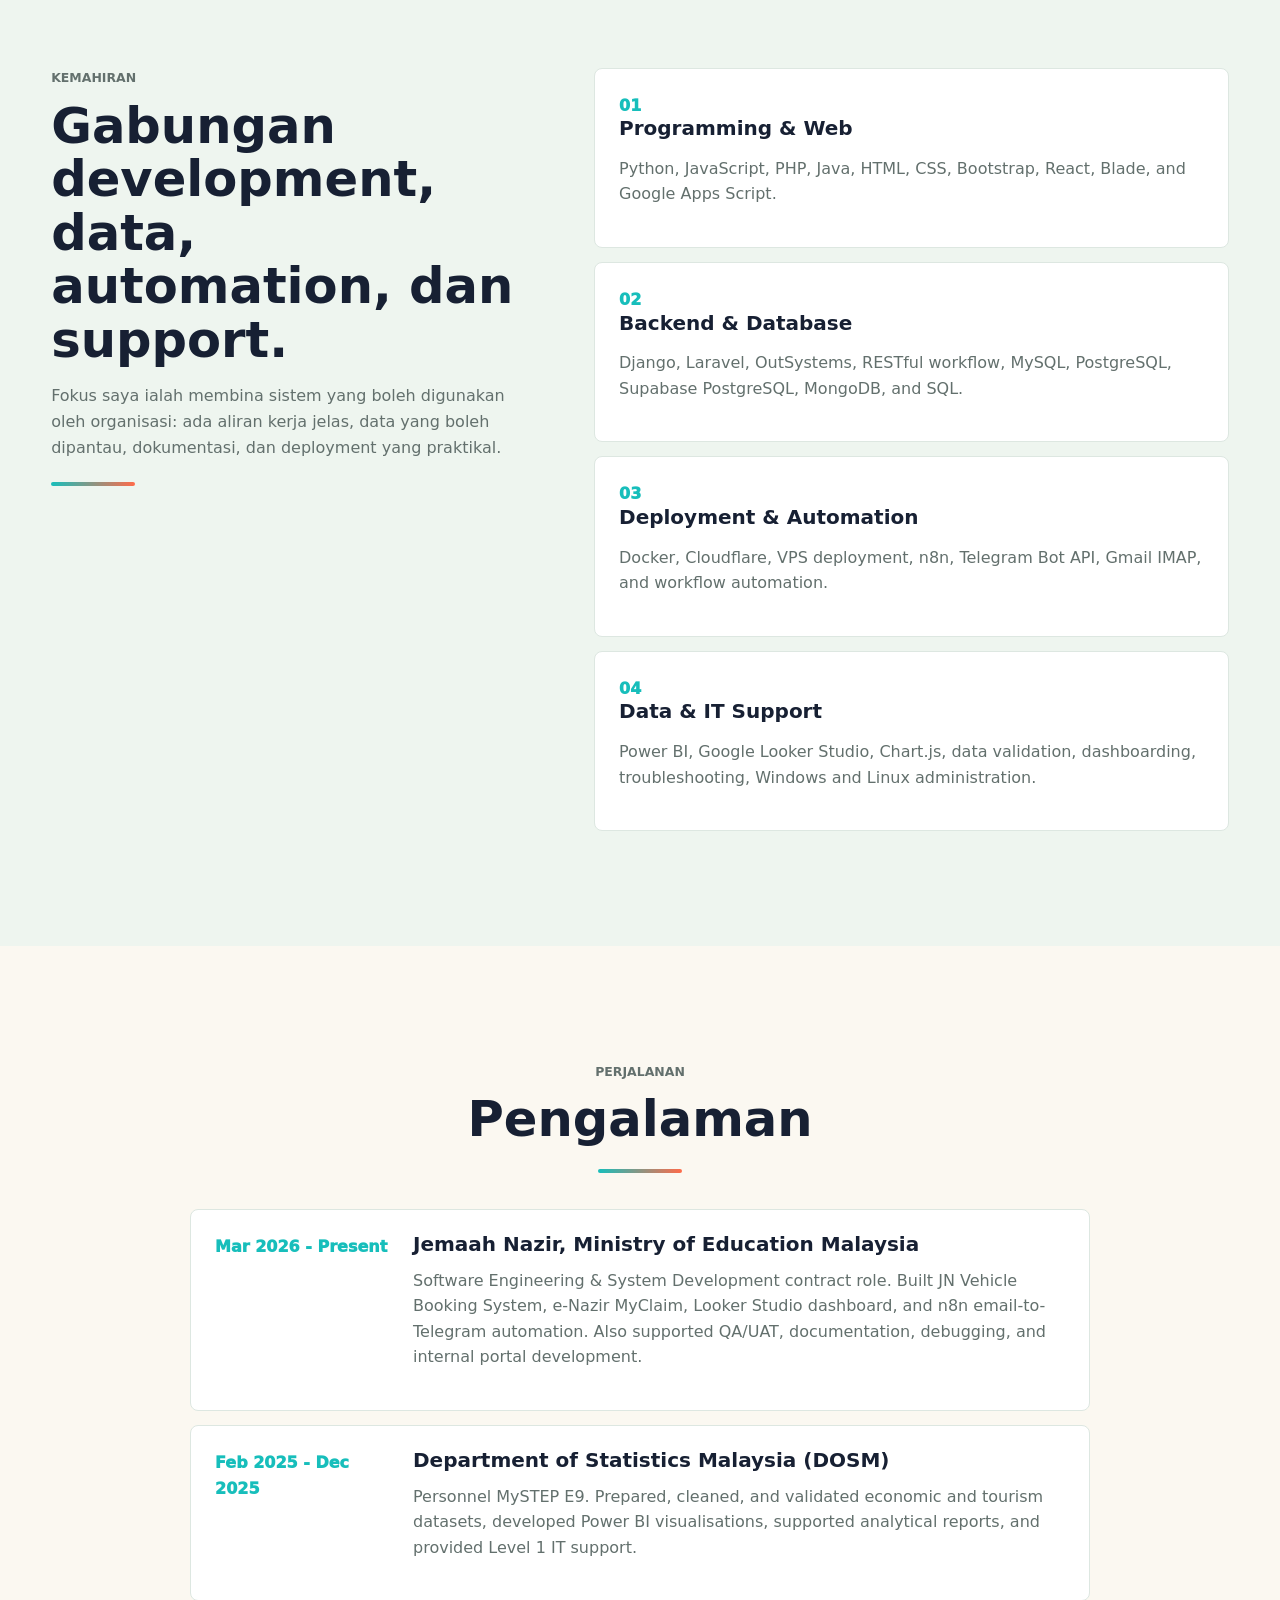
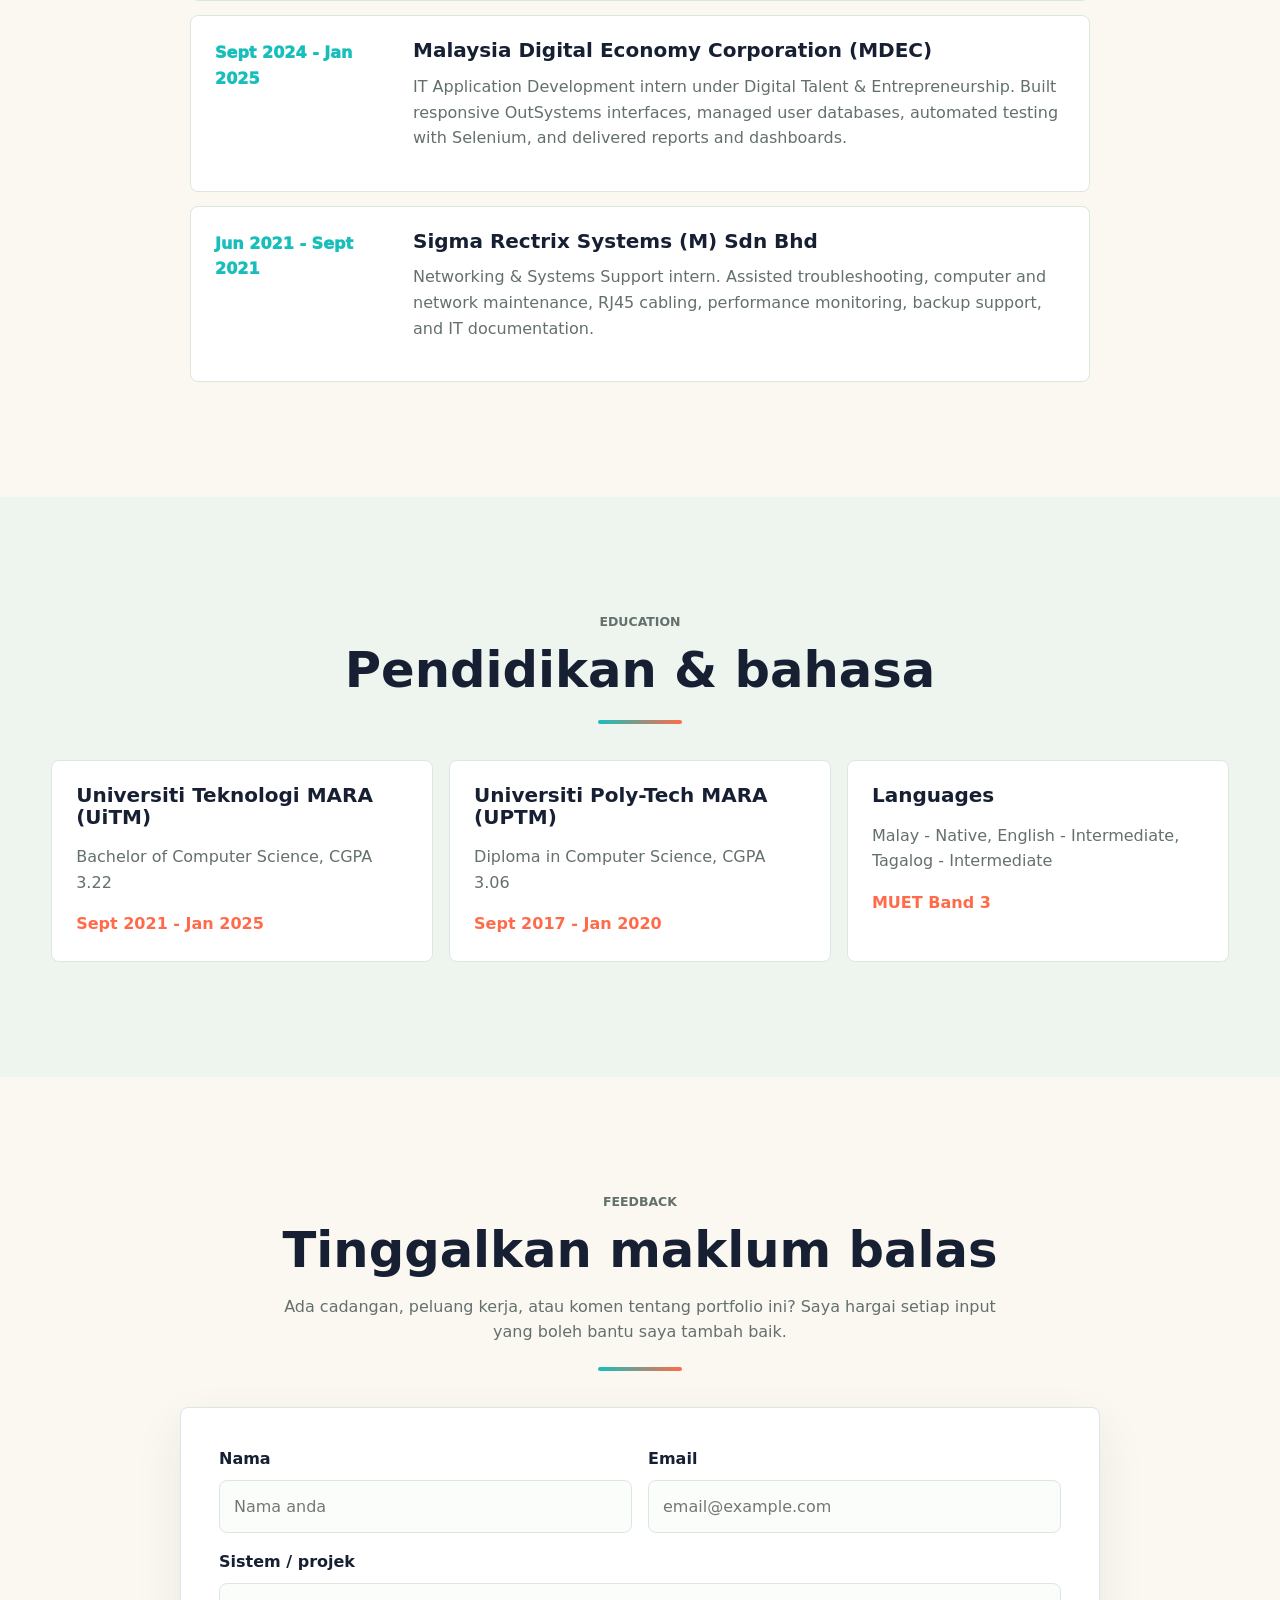
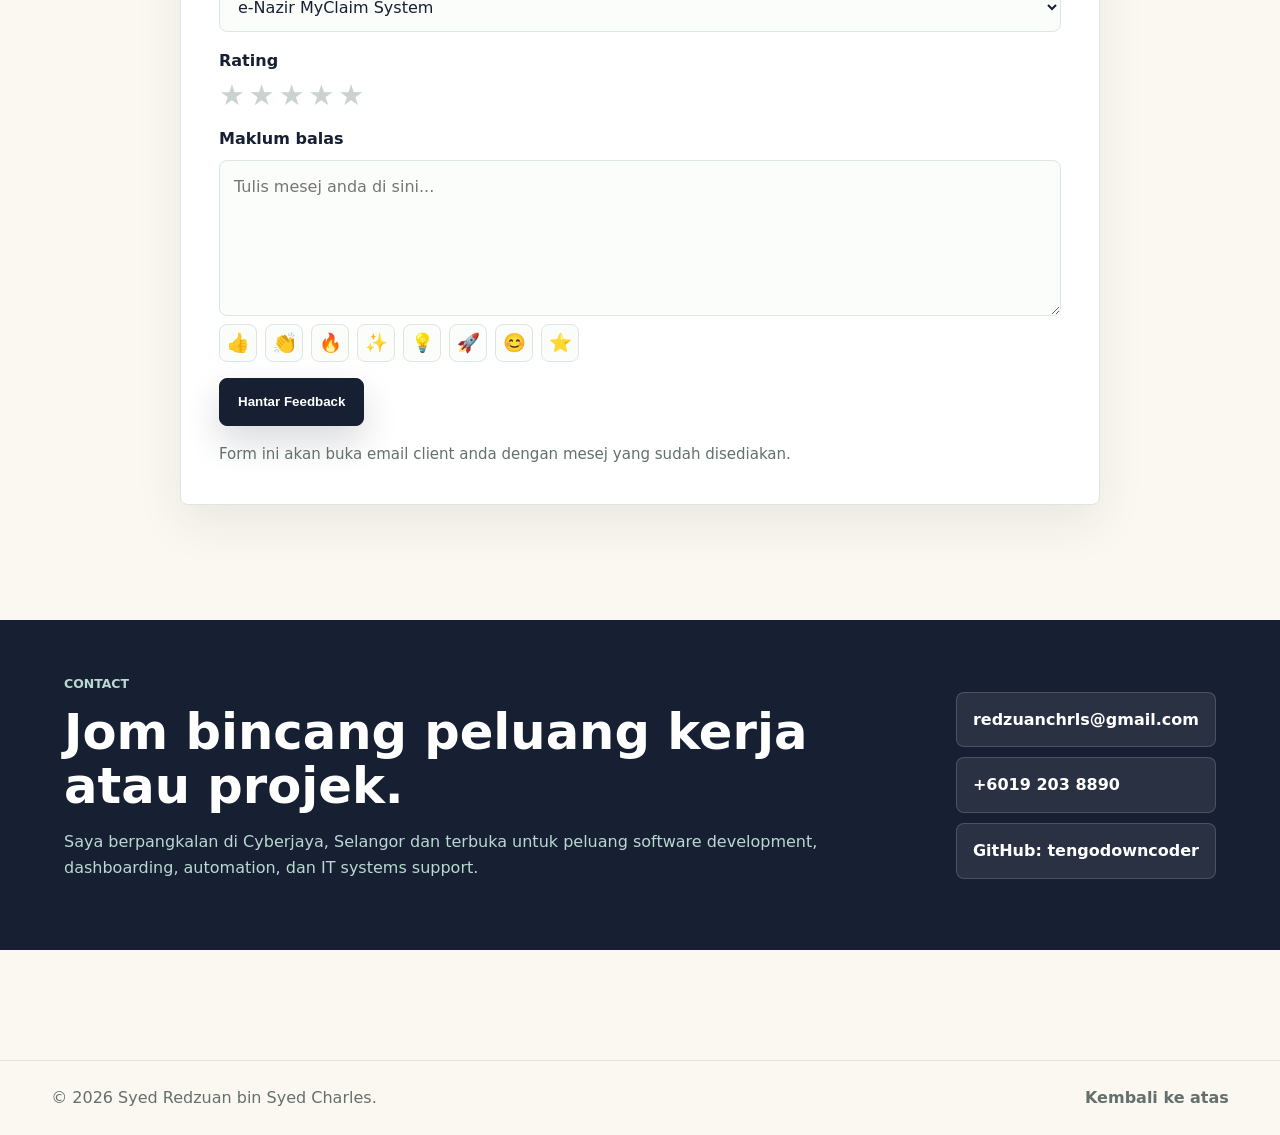
==== commit 17641f94: "Polish hero section design" ====
--- a/index.html
+++ b/index.html
@@ -39,7 +39,10 @@
       <section class="hero" id="home">
         <div class="hero-copy">
           <p class="eyebrow">Software Engineering & System Development</p>
-          <h1>Saya membina sistem web, dashboard data, dan automasi yang memudahkan kerja harian.</h1>
+          <h1>
+            Saya membina <span>sistem web</span>, <span>dashboard data</span>,
+            dan automasi yang memudahkan kerja harian.
+          </h1>
           <p class="hero-text">
             Hai, saya <strong>Syed Redzuan bin Syed Charles</strong>, graduan Sains
             Komputer yang berpangkalan di Cyberjaya. Saya berpengalaman membangunkan
@@ -47,6 +50,11 @@
             melaksanakan integrasi API, serta menghasilkan workflow automasi untuk
             mendigitalkan proses manual dan meningkatkan kecekapan operasi.
           </p>
+          <div class="hero-focus" aria-label="Fokus utama">
+            <span>Django & Laravel</span>
+            <span>Data Dashboard</span>
+            <span>Workflow Automation</span>
+          </div>
           <div class="hero-actions" aria-label="Tindakan utama">
             <a class="button primary" href="#projects">Lihat Projek</a>
             <a class="button secondary" href="mailto:redzuanchrls@gmail.com">Email Saya</a>
--- a/styles.css
+++ b/styles.css
@@ -47,8 +47,8 @@
   align-items: center;
   justify-content: space-between;
   gap: 24px;
-  padding: 18px clamp(18px, 4vw, 64px);
-  background: rgba(251, 248, 241, 0.88);
+  padding: 14px clamp(18px, 4vw, 64px);
+  background: rgba(251, 248, 241, 0.9);
   border-bottom: 1px solid rgba(221, 231, 225, 0.8);
   backdrop-filter: blur(14px);
 }
@@ -65,25 +65,31 @@
 .brand {
   gap: 10px;
   font-weight: 800;
+  color: var(--ink);
 }
 
 .brand-mark {
   display: grid;
-  width: 42px;
-  height: 42px;
+  width: 44px;
+  height: 44px;
   place-items: center;
   color: white;
   background: var(--ink);
   border-radius: 8px;
+  box-shadow: 0 12px 28px rgba(23, 32, 51, 0.14);
   font-size: 0.88rem;
 }
 
 .site-nav {
-  gap: 8px;
+  gap: 4px;
+  padding: 5px;
+  border: 1px solid rgba(221, 231, 225, 0.86);
+  border-radius: 8px;
+  background: rgba(255, 255, 255, 0.54);
 }
 
 .site-nav a {
-  padding: 10px 14px;
+  padding: 9px 13px;
   border-radius: 8px;
   color: var(--muted);
   font-weight: 700;
@@ -93,7 +99,8 @@
 .site-nav a:hover,
 .site-nav a:focus-visible {
   color: var(--ink);
-  background: #eef5ef;
+  background: white;
+  box-shadow: 0 8px 22px rgba(23, 32, 51, 0.08);
 }
 
 .nav-toggle {
@@ -141,7 +148,19 @@
 .hero-copy {
   position: relative;
   z-index: 2;
-  max-width: 680px;
+  max-width: 760px;
+  padding-left: 18px;
+}
+
+.hero-copy::before {
+  content: "";
+  position: absolute;
+  top: 3px;
+  bottom: 8px;
+  left: 0;
+  width: 3px;
+  border-radius: 999px;
+  background: linear-gradient(180deg, var(--coral), var(--teal), rgba(255, 207, 90, 0.92));
 }
 
 .hero-portrait {
@@ -183,6 +202,17 @@
   text-transform: uppercase;
 }
 
+.hero .eyebrow {
+  display: inline-flex;
+  align-items: center;
+  min-height: 28px;
+  padding: 5px 10px;
+  border: 1px solid rgba(255, 107, 74, 0.22);
+  border-radius: 8px;
+  background: rgba(255, 107, 74, 0.08);
+  box-shadow: 0 12px 30px rgba(255, 107, 74, 0.08);
+}
+
 h1,
 h2,
 h3,
@@ -202,6 +232,16 @@
   max-width: 850px;
 }
 
+.hero h1 {
+  max-width: 780px;
+  font-size: 4.55rem;
+  line-height: 1.02;
+}
+
+.hero h1 span {
+  background: linear-gradient(180deg, transparent 60%, rgba(23, 190, 187, 0.2) 60%);
+}
+
 h2 {
   font-size: clamp(2rem, 3.1rem, 3.6rem);
 }
@@ -212,15 +252,41 @@
 
 .hero-text {
   max-width: 620px;
-  margin: 24px 0 0;
+  margin: 26px 0 0;
   color: var(--muted);
-  font-size: clamp(1.03rem, 1.16rem, 1.24rem);
+  font-size: 1.1rem;
+  line-height: 1.78;
+}
+
+.hero-text strong {
+  color: var(--ink);
+}
+
+.hero-focus {
+  display: flex;
+  flex-wrap: wrap;
+  gap: 10px;
+  margin-top: 22px;
+}
+
+.hero-focus span {
+  display: inline-flex;
+  align-items: center;
+  min-height: 36px;
+  padding: 8px 12px;
+  border: 1px solid rgba(221, 231, 225, 0.92);
+  border-radius: 8px;
+  color: var(--ink);
+  background: rgba(255, 255, 255, 0.7);
+  box-shadow: 0 10px 26px rgba(23, 32, 51, 0.06);
+  font-size: 0.9rem;
+  font-weight: 800;
 }
 
 .hero-actions {
   flex-wrap: wrap;
   gap: 12px;
-  margin-top: 34px;
+  margin-top: 30px;
 }
 
 .button {
@@ -237,10 +303,11 @@
 .button.primary {
   color: white;
   background: var(--ink);
+  box-shadow: 0 16px 34px rgba(23, 32, 51, 0.16);
 }
 
 .button.secondary {
-  background: transparent;
+  background: rgba(255, 255, 255, 0.74);
 }
 
 .button:hover {
@@ -318,14 +385,29 @@
 }
 
 .section-heading {
+  position: relative;
   max-width: 730px;
   margin: 0 auto 36px;
   text-align: center;
 }
 
+.section-heading::after {
+  content: "";
+  display: block;
+  width: 84px;
+  height: 4px;
+  margin: 22px auto 0;
+  border-radius: 999px;
+  background: linear-gradient(90deg, var(--teal), var(--coral));
+}
+
 .section-heading.align-left {
   margin: 0;
   text-align: left;
+}
+
+.section-heading.align-left::after {
+  margin-left: 0;
 }
 
 .project-grid {
@@ -1078,6 +1160,13 @@
   padding-left: 4px;
 }
 
+.rich-detail a {
+  color: var(--teal);
+  font-weight: 850;
+  text-decoration: underline;
+  text-underline-offset: 3px;
+}
+
 .comment-item {
   display: grid;
   gap: 8px;
@@ -1112,6 +1201,10 @@
       #fbf8f1;
   }
 
+  .hero h1 {
+    font-size: 3.45rem;
+  }
+
   .project-grid,
   .stats,
   .field-row {
@@ -1134,6 +1227,14 @@
 @media (max-width: 620px) {
   h1 {
     font-size: 2.75rem;
+  }
+
+  .hero-copy {
+    padding-left: 14px;
+  }
+
+  .hero h1 {
+    font-size: 2.72rem;
   }
 
   h2 {
